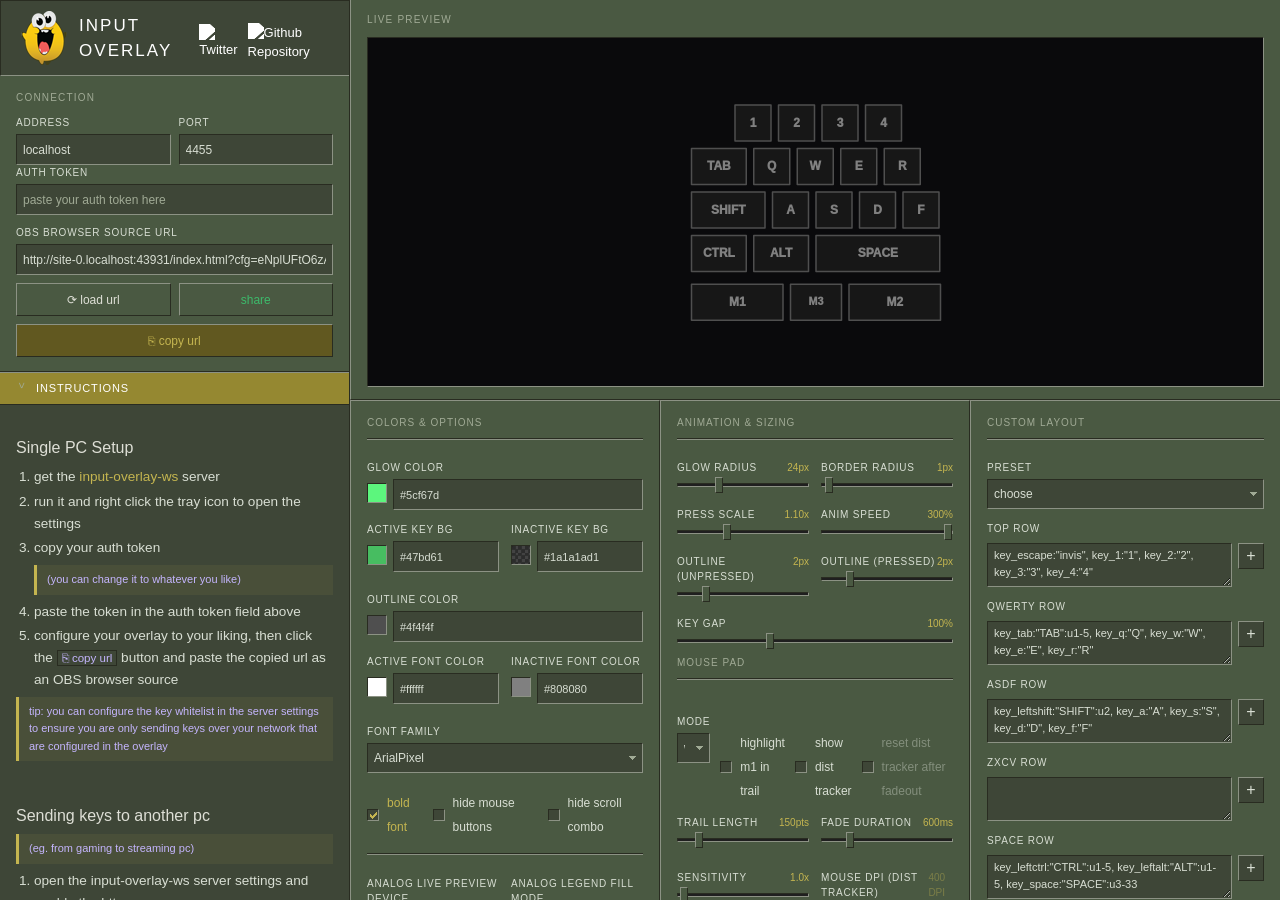
==== index.html @ 355030b3 "overlay: add more scroller elements #24" ====
<!-- guh -->
<!doctype html>
<html lang="en">

<head>
    <meta charset="utf-8">
    <meta name="viewport" content="width=device-width, initial-scale=1.0">
    <title>input overlay configurator</title>
    <link rel="icon" type="image/png" href="media/favicon.png" />
    <link rel="preconnect" href="https://fonts.googleapis.com">
    <link rel="preconnect" href="https://fonts.gstatic.com" crossorigin>
    <link href="https://fonts.googleapis.com/css2?family=Inter:wght@300;400;500;600;700&display=swap" rel="stylesheet">
    <link rel="stylesheet" href="https://cdn.jsdelivr.net/npm/@simonwep/pickr/dist/themes/classic.min.css"
        onerror="this.href='scripts/libs/pickr.min.css'" />
    <link rel="stylesheet" type="text/css" href="style.css">
    <script>if (navigator.onLine) { document.write('<script src="https://cdn.counter.dev/script.js" data-id="8990aad5-58d6-440b-9322-f04502f4214f" data-utcoffset="1"><\/script>') }</script>
</head>

<body>
    <div class="overlay-container" id="overlay">
        <div class="status-wrapper" id="status-wrapper">
            <div class="return status" id="return">
                <button class="return-button" style="background: none; border: none; color:aliceblue; cursor:pointer;"
                    id="return-button">edit this overlay</button>
            </div>
            <div class="status" id="status">
                <div class="status-current" id="status-current">connecting...</div>
                <div class="status-log" id="status-log"></div>
            </div>
        </div>
        <div class="container" id="inner-overlay-container"
            style="position:absolute;top:50%;left:50%;transform:translate(-50%,-50%);">
            <div class="top-section">
                <div class="keyboard-section" id="keyboard-target"></div>
            </div>
            <div class="bottom-section" id="mouse-target"></div>
        </div>
    </div>
    <div id="configurator">
        <aside class="cfg-sidebar">
            <div class="cfg-title">
                <img src="media/favicon.png" width="54" alt="" />
                <span class="cfg-title-text">input overlay</span>
                <a href="https://x.com/girlglock_" target="_blank" style="margin-right: 1px;"><img
                        src="https://www.toptal.com/designers/htmlarrows/assets/images/twitter-button-light-4b743ac5.svg"
                        style="width: 14px; height: 14px; margin-right: 1px; margin-top: 8px; filter: brightness(0) saturate(100%) invert(100%);"
                        alt="Twitter">
                </a>
                <a href="https://github.com/girlglock/input-overlay" target="_blank" style="margin-right: 1px;"><img
                        src="https://upload.wikimedia.org/wikipedia/commons/9/91/Octicons-mark-github.svg"
                        style="width: 14px; height: 14px; margin-right: 1px; margin-top: 8px; filter: brightness(0) saturate(100%) invert(100%);"
                        alt="Github Repository">
                </a>
            </div>

            <section class="cfg-panel">
                <div class="cfg-panel-title">connection</div>
                <div class="cfg-row cfg-row--2col">
                    <div class="cfg-field">
                        <label class="cfg-label" for="wsaddress">address</label>
                        <input class="cfg-input config-input" id="wsaddress" type="text" value="localhost">
                    </div>
                    <div class="cfg-field">
                        <label class="cfg-label" for="wsport">port</label>
                        <input class="cfg-input config-input" id="wsport" type="number" value="4455">
                    </div>
                </div>
                <div class="cfg-field">
                    <label class="cfg-label" for="wsauth">auth token</label>
                    <input class="cfg-input config-input" id="wsauth" type="text"
                        style="-webkit-text-security: disc; text-security: disc;"
                        placeholder="paste your auth token here">
                </div>
                <div class="cfg-field" style="margin-top:10px;">
                    <label class="cfg-label" for="generatedlink">obs browser source url</label>
                    <div class="link-container">
                        <input class="cfg-input" id="generatedlink" type="text">
                    </div>
                </div>
                <div class="cfg-row cfg-row--2col cfg-btn-grid" style="margin-top:8px;">
                    <button class="cfg-btn" id="loadbtn">⟳ load url</button>
                    <button class="cfg-btn cfg-btn--share" id="copysharebtn">share</button>
                    <button class="cfg-btn cfg-btn--accent" id="copybtn">⎘ copy url</button>
                </div>
                <div id="authwarning" class="cfg-auth-warning" style="display:none;">
                    ⚠ copy url includes your auth token, don't share it publicly. use share button instead
                </div>
            </section>
            <div class="cfg-flyouts">
                <div class="cfg-accordion">
                    <input type="checkbox" class="cfg-accordion-toggle" id="acc-instructions" checked>
                    <label class="cfg-accordion-label" for="acc-instructions">instructions</label>
                    <div class="cfg-accordion-content">
                        <div class="cfg-accordion-inner instructions">
                            <h1>Single PC Setup</h1>
                            <ol>
                                <li>get the <a href="https://github.com/girlglock/input-overlay/releases"
                                        target="_blank">input-overlay-ws</a> server</li>
                                <li>run it and right click the tray icon to open the settings</li>
                                <li>copy your auth token</li>
                                <blockquote class="note note--purple">(you can change it to whatever you like)
                                </blockquote>
                                <li>paste the token in the auth token field above</li>
                                <li>configure your overlay to your liking, then click the <code>⎘ copy url</code> button
                                    and paste the copied url as an OBS
                                    browser source</li>
                            </ol>
                            <blockquote class="note note--purple">tip: you can configure the key whitelist in the
                                server settings to ensure you
                                are only sending keys over your network that are configured in the overlay
                            </blockquote>
                            <br>
                            <h1>Sending keys to another pc</h1>
                            <blockquote class="note note--purple">(eg. from gaming to streaming pc)</blockquote>
                            <ol>
                                <li>open the input-overlay-ws server settings and enable the http server<br><small>(run
                                        the ws server on your gaming pc)</small></li>
                                <li>change the address in to the address of your gaming pc
                                    <br><small>run <code>ipconfig</code> in cmd and copy the local IPv4
                                        address (usually 192.168.0.1 or 192.168.X.X with X being 0-255)</small>
                                </li>
                                <li>click the <code>open in browser</code> button inside the http server settings</li>
                                <li>enter the gaming pc's address in both the <strong>input-overlay-ws</strong> and the
                                    hosted
                                    <strong>configurator</strong>
                                </li>
                                <li>click the <code>⎘ copy url</code> button to copy your hosted overlay url from the
                                    hosted configurator and add it as a browser source in your OBS running on the
                                    streaming pc</li>
                            </ol>
                        </div>
                    </div>
                </div>
                <div class="cfg-accordion">
                    <input type="checkbox" class="cfg-accordion-toggle" id="acc-cheatsheet">
                    <label class="cfg-accordion-label" for="acc-cheatsheet">cheat sheet</label>
                    <div class="cfg-accordion-content">
                        <div class="cfg-accordion-inner" style="padding-top: 8px;">
                            <h2>key syntax</h2>
                            <p>Comma-separated entries per row. Basic format:</p>
                            <blockquote class="note note--purple"><code>[internal_name]:"[label]":[width class]</code>
                            </blockquote>

                            <h3>multi-key bindings</h3>
                            <blockquote class="note note--purple">
                                <code>key_w|mouse_4:"W"</code> - both W and mouse4 light up the same key<br>
                                <code>key_q|key_e:"use"</code> - Q or E both trigger "use"
                            </blockquote>

                            <h3>standard keys</h3>
                            <table class="key-list-table">
                                <thead>
                                    <tr>
                                        <th>label</th>
                                        <th>internal name</th>
                                    </tr>
                                </thead>
                                <tbody>
                                    <tr>
                                        <td>a-z</td>
                                        <td><code>key_a</code> - <code>key_z</code></td>
                                    </tr>
                                    <tr>
                                        <td>0-9</td>
                                        <td><code>key_0</code> - <code>key_9</code></td>
                                    </tr>
                                    <tr>
                                        <td>` - = [ ] \ ; ' , . /</td>
                                        <td><code>key_backtick</code>, <code>key_minus</code>, <code>key_equals</code>…
                                        </td>
                                    </tr>
                                </tbody>
                            </table>

                            <h3>special keys</h3>
                            <table class="key-list-table">
                                <thead>
                                    <tr>
                                        <th>label</th>
                                        <th>internal name</th>
                                    </tr>
                                </thead>
                                <tbody>
                                    <tr>
                                        <td>esc, tab, caps</td>
                                        <td><code>key_escape</code>, <code>key_tab</code>, <code>key_capslock</code>
                                        </td>
                                    </tr>
                                    <tr>
                                        <td>shift / ctrl / alt (L/R)</td>
                                        <td><code>key_leftshift</code>, <code>key_rightshift</code>, etc.</td>
                                    </tr>
                                    <tr>
                                        <td>space, enter, backspace</td>
                                        <td><code>key_space</code>, <code>key_enter</code>, <code>key_backspace</code>
                                        </td>
                                    </tr>
                                    <tr>
                                        <td>arrows</td>
                                        <td><code>key_leftarrow</code>, <code>key_uparrow</code>,
                                            <code>key_rightarrow</code>, <code>key_downarrow</code>
                                        </td>
                                    </tr>
                                    <tr>
                                        <td>f1-f12</td>
                                        <td><code>key_f1</code> - <code>key_f12</code></td>
                                    </tr>
                                    <tr>
                                        <td>ins, del, home, end, pgup, pgdn</td>
                                        <td><code>key_insert</code>, <code>key_delete</code>, <code>key_home</code>,
                                            <code>key_end</code>, <code>key_pageup</code>, <code>key_pagedown</code>
                                        </td>
                                    </tr>
                                    <tr>
                                        <td>numpad 0-9</td>
                                        <td><code>key_numpad_0</code> - <code>key_numpad_9</code></td>
                                    </tr>
                                </tbody>
                            </table>

                            <h3>mouse identifiers</h3>
                            <table class="key-list-table">
                                <thead>
                                    <tr>
                                        <th>label</th>
                                        <th>internal name</th>
                                    </tr>
                                </thead>
                                <tbody>
                                    <tr>
                                        <td>m1 (left)</td>
                                        <td><code>mouse_left</code></td>
                                    </tr>
                                    <tr>
                                        <td>m2 (right)</td>
                                        <td><code>mouse_right</code></td>
                                    </tr>
                                    <tr>
                                        <td>m3 (middle)</td>
                                        <td><code>mouse_middle</code></td>
                                    </tr>
                                    <tr>
                                        <td>m4, m5</td>
                                        <td><code>mouse_4</code>, <code>mouse_5</code></td>
                                    </tr>
                                    <tr>
                                        <td>scroller</td>
                                        <td><code>scroller:"default":"up":"down"</code></td>
                                    </tr>
                                    <tr>
                                        <td>scroll up/down (no M3)</td>
                                        <td><code>scroll_updown:"up":"down"</code></td>
                                    </tr>
                                    <tr>
                                        <td>scroll up only</td>
                                        <td><code>scroll_up:"label"</code></td>
                                    </tr>
                                    <tr>
                                        <td>scroll down only</td>
                                        <td><code>scroll_down:"label"</code></td>
                                    </tr>
                                    <tr>
                                        <td>side buttons</td>
                                        <td><code>mouse_side:"m5":"m4"</code></td>
                                    </tr>
                                    <tr>
                                        <td>mouse pad</td>
                                        <td><code>mouse_pad:width:height:anchor</code>
                                            <code>mouse_pad:u4-25:u3-31:a-tl</code>
                                            anchor classes:<br>
                                            top-left: <code>a-tl</code>,<br>
                                            top-right: <code>a-tr</code>,<br>
                                            bottom-left: <code>a-bl</code>,<br>
                                            bottom-right: <code>a-br</code>
                                        </td>
                                    </tr>
                                </tbody>
                            </table>

                            <h3>width classes</h3>
                            <blockquote class="note note--purple"><code>u0-01</code> through <code>u7</code> in 0.01u
                                increments</blockquote>

                            <h3>special syntax</h3>
                            <table class="key-list-table">
                                <thead>
                                    <tr>
                                        <th>syntax</th>
                                        <th>effect</th>
                                    </tr>
                                </thead>
                                <tbody>
                                    <tr>
                                        <td><code>invisible</code> / <code>key_escape:"invis":u2</code></td>
                                        <td>invisible spacer (supports width classes)</td>
                                    </tr>
                                    <tr>
                                        <td><code>dummy</code></td>
                                        <td>empty row placeholder</td>
                                    </tr>
                                    <tr>
                                        <td><code>key_a|key_b:"A"</code></td>
                                        <td>multi-key binding via pipe</td>
                                    </tr>
                                </tbody>
                            </table>
                        </div>
                    </div>
                </div>
                <div class="cfg-accordion">
                    <input type="checkbox" class="cfg-accordion-toggle" id="acc-patchnotes">
                    <label class="cfg-accordion-label" for="acc-patchnotes">patch notes</label>
                    <div class="cfg-accordion-content">
                        <div class="cfg-accordion-inner patchnotes">
                            <h1>2026-05-19</h1>
                            <h3>ws server</h3>
                            <ul>
                                <li>fix linux windows not being draggable</li>
                                <li>add analogsensepy version to tray label</li>
                                <li>fix linux mouse movement being ignored when the whitelist has keys inside</li>
                                <li>add default evdev key releases for linux</li>
                                <li>on bimbows add admin warning to settings and gate autostart behind it</li>
                                <li>adjust message priorities</li>
                            </ul>
                            <h3>overlay</h3>
                            <ul>
                                <li>add width aware press scale — keys now scale proportionally based on their width
                                    when press scale > 1x</li>
                                <li>fix press scale at 1.0x causing keys to shift upward on press</li>
                                <li>fix key press scaling being asymmetric (keys appeared to grow more toward the top)
                                </li>
                                <li>add video texture support for mouse_pad (mp4, webm)</li>
                                <li>add opacity setting for mouse_pad custom texture</li>
                                <li>add miku x wallhack preset</li>
                                <li>add new font</li>
                                <li>lower analog threshold in configurator</li>
                                <li>update configurator analogsense js sdk</li>
                            </ul>
                            <h1>2026-04-21</h1>
                            <h3>ws server</h3>
                            <ul>
                                <li>updated to the latest analogsensepy lib (1.0.5) which should offer better linux
                                    compatibility</li>
                            </ul>
                            <h3>overlay</h3>
                            <ul>
                                <li>added a workaround for key row size mismatch</li>
                            </ul>
                            <h1>2026-04-20</h1>
                            <h3>ws server</h3>
                            <ul>
                                <li>switched previous analog implementation with the analogsensepy lib</li>
                                <li>fixed final released analog_depth of 0.0f not being transmitted, analog
                                    visualization should now not get stuck at low depth when releasing the key</li>
                                <li>removed problematic build flag (--uac-admin)</li>
                            </ul>
                            <h3>overlay</h3>
                            <ul>
                                <li>lowered analog_depth noise threshold</li>
                            </ul>
                            <h1>2026-04-17</h1>
                            <h3>ws server</h3>
                            <ul>
                                <li>slight logger changes</li>
                                <li>fixed build workflow on bimbows not adding previledges to the manifest</li>
                                <li>cleaned up old port dialogs that could cause a rebind loop (oopsie i forgor about
                                    them)</li>
                                <li>added toggle to settings that allows you to list all usage pages for supported
                                    analog devices</li>
                                <h3>TODO</h3>
                                <ul>
                                    <li>for analog support send the last analog_depth=0.0 event regardless of hz to
                                        prevent it being stuck at the last known depth</li>
                                </ul>
                            </ul>
                            <h3>overlay</h3>
                            <ul>
                                <li>added zoom modifier for custom mouse_pad textures</li>
                                <li>retired an old workaround for stuck keys when using the (now unsupported but
                                    technically still somewhat compatible) input-overlay obs plugin as ws provider</li>
                            </ul>
                            <h1>2026-04-11</h1>
                            <h3>ws server</h3>
                            <ul>
                                <li>improve wooting analog interface v2 support</li>
                                <li>cache the users keyboard layout on boot and translate it</li>
                                <li>tell w11 dwm to stfu and use hard window edges when built from gh :glueless:</li>
                                <li>wooting analog interface add first byte to detect fn</li>
                            </ul>
                            <h3>overlay</h3>
                            <ul>
                                <li>update full qwerty preset</li>
                            </ul>
                            <h1>2026-04-10</h1>
                            <h3>ws server</h3>
                            <ul>
                                <li>update analogsense py to support wooting analog interface v2 (new beta firmware)
                                </li>
                            </ul>
                            <h3>overlay</h3>
                            <ul>
                                <li>update analogsense js sdk to support wooting analog interface v2 (new beta firmware)
                                </li>
                            </ul>
                            <h1>2026-04-09</h1>
                            <h3>ws server</h3>
                            <ul>
                                <li>the ws server will request admin on windows by default</li>
                                <li>error handling for invalid addresses</li>
                                <li><a href="https://github.com/girlglock/input-overlay/pull/3">added optional overlay
                                        frontend self hosting</a> (this wont always run the latest overlay version that
                                    is being hosted on overlay.girlglock.com)</li>
                                <li>fix http server not restarting when address is changed</li>
                                <li>fix http server not doing proper cleanup when shutting down</li>
                                <li>autostart will now use an elevated scheduled task on windows</li>
                                <li>http server will now serve as a dual pc solution</li>
                                <li>update popup markdown now properly supports codeblocks</li>
                                <li>fix windows build not having proper window styling (maybe ?)</li>
                                <li>fix invalid address oversight</li>
                            </ul>
                            <h3>overlay</h3>
                            <ul>
                                <li>slightly clearer ws related logging inside overlay mode</li>
                                <li>retire bundled html file for dual pc</li>
                            </ul>
                            <h1>2026-04-05</h1>
                            <h3>ws server</h3>
                            <ul>
                                <li>added experimental linux support</li>
                                <li>changed default port to 4455</li>
                                <li>better error handling when port is taken</li>
                                <li>added auto update downloader (only windows for now)</li>
                            </ul>
                            <h3>overlay</h3>
                            <ul>
                                <li>changed default port to 4455</li>
                            </ul>
                            <h1>2026-04-03</h1>
                            <h3>ws server</h3>
                            <ul>
                                <li>some rawinputbuffer related error handling</li>
                                <li>added better sanitized debug logging</li>
                                <li>some ws improvements</li>
                            </ul>
                            <h3>overlay</h3>
                            <ul>
                                <li>upped max fps of the mouse_pad element to 120 from 60</li>
                                <li>copy url button now turns automatically into download html if address is non
                                    localhost</li>
                                <li>added explicit copy to share button</li>
                                <li>fix mouse_pad trail fadeout</li>
                                <li>increase max dpi from 3200 to 32000 for mouse distance tracking</li>
                            </ul>
                            <h1>2026-04-02</h1>
                            <h3>overlay</h3>
                            <ul>
                                <li>added pan mode to mouse_pad</li>
                                <li>improved trail rendering for mouse_pad using catmull spline</li>
                                <li>fixed a bug that prevented mouse_pad elements from recieving data when the only
                                    element added was mouse_pad</li>
                                <li>fixed up the default gamepad preset a bit</li>
                                <li>added distance tracking for mouse_pad</li>
                                <li>added custom background texture for mouse_pad</li>
                                <li>added trail length override</li>
                            </ul>
                            <h1>2026-04-01</h1>
                            <h3>overlay</h3>
                            <ul>
                                <li>added wip gamepad support and example preset (still buggy)</li>
                            </ul>
                            <h1>2026-03-30</h1>
                            <h3>overlay</h3>
                            <ul>
                                <li>add bundled overlay html file download for pc to pc ws</li>
                            </ul>
                            <h1>2026-03-29</h1>
                            <h3>ws server</h3>
                            <ul>
                                <li>added raw input buffer read for mouse inputs</li>
                                <li>improved ws message queue</li>
                                <li>capped polling rate for analog devices to 125Hz</li>
                                <li>update popup improvements</li>
                            </ul>
                            <h3>overlay</h3>
                            <ul>
                                <li>new mouse_pad element that listens to raw input buffer ws events (see cheat sheet)
                                </li>
                                <li>slightly improved overlay autosizing</li>
                            </ul>
                            <h1>2026-03-20</h1>
                            <h3>quality of life</h3>
                            <ul>
                                <li>remade the configurator ui</li>
                            </ul>
                            <h1>2026-03-21</h1>
                            <h3>ws server</h3>
                            <ul>
                                <li>added autostart toggle</li>
                                <li>added update check popup</li>
                                <li>added cpu affinity</li>
                                <li>added baloon notification toggle</li>
                            </ul>
                            <h1>2026-03-20</h1>
                            <h3>quality of life</h3>
                            <ul>
                                <li>remade the configurator ui</li>
                            </ul>
                            <h1>2026-03-18</h1>
                            <h3>quality of life</h3>
                            <ul>
                                <li>added analogsense js sdk for live key preview</li>
                                <li>added analog mode-specific settings (key legend fill modes)</li>
                                <li>added force-disable analog option</li>
                            </ul>
                            <h3>bug fixes</h3>
                            <ul>
                                <li>removed transition times from analog_depth css events causing visible lag</li>
                                <li>interpolated analog_depth to compensate for removed transitions</li>
                            </ul>
                            <h1>2026-03-15</h1>
                            <h3>new server</h3>
                            <ul>
                                <li>added more complex ws server with settings window and analog keyboard support</li>
                            </ul>
                            <h1>2025-12-27</h1>
                            <h3>quality of life</h3>
                            <ul>
                                <li>added presets dropdown</li>
                                <li>added img tag support in key labels</li>
                                <li>added + button for adding keys to rows</li>
                            </ul>
                            <h1>2025-12-06</h1>
                            <h3>bug fixes</h3>
                            <ul>
                                <li>fix mouse_4 and mouse_5 elements</li>
                                <li>fix stuck key logic on unfocused browser sources</li>
                            </ul>
                            <h1>2025-12-04</h1>
                            <h3>new config vars</h3>
                            <ul>
                                <li>key gap modifier</li>
                                <li>bold font checkbox</li>
                            </ul>
                            <h1>2025-12-02</h1>
                            <h3>quality of life</h3>
                            <ul>
                                <li>url cfg compression (50% smaller)</li>
                                <li>"edit this layout" button in overlay mode</li>
                            </ul>
                            <h1>2025-11-30</h1>
                            <h3>quality of life</h3>
                            <ul>
                                <li>patch notes viewer</li>
                                <li>separate scroll up/down</li>
                                <li>fully customizable mouse row</li>
                                <li>cheat sheet</li>
                            </ul>
                        </div>
                    </div>
                </div>

            </div>
        </aside>
        <main class="cfg-main">
            <section class="cfg-panel cfg-preview-panel">
                <div class="cfg-panel-title">live preview</div>
                <div class="preview-wrapper" id="preview-wrapper">
                    <video class="preview-bg" autoplay muted loop playsinline id="bgvideo">
                        <source src="" id="bgsource" type="video/mp4">
                    </video>
                    <div style="scale: 0.75; display:flex; align-items:center; justify-content:center;">
                        <div class="preview-container">
                            <div id="preview-keyboard" class="keyboard-section"></div>
                            <div id="preview-mouse" class="mouse-section"></div>
                        </div>
                    </div>
                </div>
            </section>
            <div class="cfg-unified">
                <div class="cfg-row1">
                    <div class="cfg-section">
                        <div class="cfg-section-title">colors &amp; options<div class="cs-hr"></div>
                        </div>
                        <div class="cfg-field">
                            <label class="cfg-label" for="activecolorhex">glow color</label>
                            <div class="color-input-group">
                                <div id="activecolor" class="config-input pickr-target" data-initial-color="#8b5cf6">
                                </div>
                                <input id="activecolorhex"
                                    class="cfg-input cfg-input--color config-input color-hex-input" type="text"
                                    maxlength="9" value="#8b5cf6">
                            </div>
                        </div>
                        <div class="cfg-slider-pair">
                            <div class="cfg-field">
                                <label class="cfg-label" for="activebgcolorhex">active key bg</label>
                                <div class="color-input-group">
                                    <div id="activebgcolor" class="config-input pickr-target"
                                        data-initial-color="#202020">
                                    </div>
                                    <input id="activebgcolorhex"
                                        class="cfg-input cfg-input--color config-input color-hex-input" type="text"
                                        maxlength="9" value="#202020">
                                </div>
                            </div>
                            <div class="cfg-field">
                                <label class="cfg-label" for="backgroundcolorhex">inactive key bg</label>
                                <div class="color-input-group">
                                    <div id="backgroundcolor" class="config-input pickr-target"
                                        data-initial-color="#1a1a1ad1"></div>
                                    <input id="backgroundcolorhex"
                                        class="cfg-input cfg-input--color config-input color-hex-input" type="text"
                                        maxlength="9" value="#1a1a1ad1">
                                </div>
                            </div>
                        </div>
                        <div class="cfg-field">
                            <label class="cfg-label" for="outlinecolorhex">outline color</label>
                            <div class="color-input-group">
                                <div id="outlinecolor" class="config-input pickr-target" data-initial-color="#4f4f4f">
                                </div>
                                <input id="outlinecolorhex"
                                    class="cfg-input cfg-input--color config-input color-hex-input" type="text"
                                    maxlength="9" value="#4f4f4f">
                            </div>
                        </div>
                        <div class="cfg-slider-pair">
                            <div class="cfg-field">
                                <label class="cfg-label" for="fontcolorhex">active font color</label>
                                <div class="color-input-group">
                                    <div id="fontcolor" class="config-input pickr-target" data-initial-color="#ffffff">
                                    </div>
                                    <input id="fontcolorhex"
                                        class="cfg-input cfg-input--color config-input color-hex-input" type="text"
                                        maxlength="9" value="#ffffff">
                                </div>
                            </div>
                            <div class="cfg-field">
                                <label class="cfg-label" for="inactivecolorhex">inactive font color</label>
                                <div class="color-input-group">
                                    <div id="inactivecolor" class="config-input pickr-target"
                                        data-initial-color="#808080">
                                    </div>
                                    <input id="inactivecolorhex"
                                        class="cfg-input cfg-input--color config-input color-hex-input" type="text"
                                        maxlength="9" value="#808080">
                                </div>
                            </div>
                        </div>
                        <div class="cfg-field">
                            <label class="cfg-label" for="fontfamily">font family</label>
                            <select class="cfg-select config-input" id="fontfamily">
                                <option value="ArialPixel">ArialPixel</option>
                                <option value="Borevs">Borevs</option>
                                <option value="bitcount-prop-single">Bitcount Prop Single</option>
                                <option value="bungee">Bungee</option>
                                <option value="comfortaa">Comfortaa</option>
                                <option value="fredoka">Fredoka</option>
                                <option value="lexend">Lexend</option>
                                <option value="lexend-giga">Lexend Giga</option>
                                <option value="lilita-one">Lilita One</option>
                                <option value="press-start-2p">Press Start 2P</option>
                                <option value="smooch-sans">Smooch Sans</option>
                                <option value="sora">Sora</option>
                                <option value="special-elite">Special Elite</option>
                                <option value="abel">Abel</option>
                                <option value="archivo-black">Archivo Black</option>
                                <option value="arimo">Arimo</option>
                                <option value="bebas-neue">Bebas Neue</option>
                                <option value="caveat-brush">Caveat Brush</option>
                                <option value="chewy">Chewy</option>
                                <option value="cinzel">Cinzel</option>
                                <option value="fjalla-one">Fjalla One</option>
                                <option value="inter">Inter</option>
                                <option value="josefin-sans">Josefin Sans</option>
                                <option value="knewave">Knewave</option>
                                <option value="lato">Lato</option>
                                <option value="montserrat">Montserrat</option>
                                <option value="noto-sans">Noto Sans</option>
                                <option value="open-sans">Open Sans</option>
                                <option value="orbitron">Orbitron</option>
                                <option value="oswald">Oswald</option>
                                <option value="pacifico">Pacifico</option>
                                <option value="raleway">Raleway</option>
                                <option value="roboto-condensed">Roboto Condensed</option>
                                <option value="roboto-mono">Roboto Mono</option>
                                <option value="roboto">Roboto</option>
                                <option value="share-tech">Share Tech</option>
                                <option value="titan-one">Titan One</option>
                                <option value="ubuntu">Ubuntu</option>
                                <option value="miku">Miku 01</option>
                            </select>
                        </div>
                        <div class="cfg-checkboxes">
                            <div style="display: flex; gap: 10px">
                                <label class="cfg-checkbox">
                                    <input type="checkbox" checked class="config-input" id="boldfont">
                                    <span class="cfg-checkbox-box"></span>
                                    <span class="cfg-checkbox-label">bold font</span>
                                </label>
                                <label class="cfg-checkbox">
                                    <input type="checkbox" class="config-input" id="hidemouse">
                                    <span class="cfg-checkbox-box"></span>
                                    <span class="cfg-checkbox-label">hide mouse buttons</span>
                                </label>
                                <label class="cfg-checkbox">
                                    <input type="checkbox" class="config-input" id="hidescrollcombo">
                                    <span class="cfg-checkbox-box"></span>
                                    <span class="cfg-checkbox-label">hide scroll combo</span>
                                </label>
                            </div>
                            <div class="cs-hr"></div>
                            <div class="cfg-slider-pair" style="padding-top: 7px;">
                                <div class="cfg-field">
                                    <label class="cfg-label">analog live preview device</label>
                                    <button class="cfg-btn" id="analogconnectbtn"
                                        style="width:100%;height:41%;text-align: center;">connect analog</button>
                                    <div id="analogstatus" class="cfg-analog-status">‎</div>
                                </div>
                                <div class="cfg-field">
                                    <label class="cfg-label" for="keylegendmode">analog legend fill mode</label>
                                    <select class="cfg-select config-input" id="keylegendmode">
                                        <option value="fading">fading</option>
                                        <option value="inverting">inverting</option>
                                        <option value="digital">digital</option>
                                    </select>
                                </div>
                            </div>
                            <div class="cfg-checkboxes" style="margin-top:8px;">
                                <label class="cfg-checkbox">
                                    <input type="checkbox" class="config-input" id="forcedisableanalog">
                                    <span class="cfg-checkbox-box"></span>
                                    <span class="cfg-checkbox-label">force disable analog</span>
                                </label>
                            </div>
                        </div>
                    </div>
                    <div class="cfg-section">
                        <div class="cfg-section-title">animation &amp; sizing
                            <div class="cs-hr"></div>
                        </div>

                        <div class="cfg-slider-pair">
                            <div class="cfg-slider-field">
                                <div class="cfg-slider-header">
                                    <label class="cfg-label" for="glowradius">glow radius</label>
                                    <span class="cfg-slider-val" id="glowradiusvalue">24px</span>
                                </div>
                                <input id="glowradius" class="cfg-range config-input" type="range" max="80" min="0"
                                    step="2" value="24">
                            </div>
                            <div class="cfg-slider-field">
                                <div class="cfg-slider-header">
                                    <label class="cfg-label" for="borderradius">border radius</label>
                                    <span class="cfg-slider-val" id="borderradiusvalue">8px</span>
                                </div>
                                <input id="borderradius" class="cfg-range config-input" type="range" max="40" min="0"
                                    step="1" value="8">
                            </div>
                        </div>

                        <div class="cfg-slider-pair">
                            <div class="cfg-slider-field">
                                <div class="cfg-slider-header">
                                    <label class="cfg-label" for="pressscale">press scale</label>
                                    <span class="cfg-slider-val" id="pressscalevalue">1.05x</span>
                                </div>
                                <input id="pressscale" class="cfg-range config-input" type="range" max="300" min="0"
                                    step="5" value="100">
                            </div>
                            <div class="cfg-slider-field">
                                <div class="cfg-slider-header">
                                    <label class="cfg-label" for="animationspeed">anim speed</label>
                                    <span class="cfg-slider-val" id="animationspeedvalue">1.0x</span>
                                </div>
                                <input id="animationspeed" class="cfg-range config-input" type="range" max="300" min="0"
                                    step="10" value="100">
                            </div>
                        </div>

                        <div class="cfg-slider-pair">
                            <div class="cfg-slider-field">
                                <div class="cfg-slider-header">
                                    <label class="cfg-label" for="outlinescaleunpressed">outline (unpressed)</label>
                                    <span class="cfg-slider-val" id="outlinescaleunpressedvalue">2px</span>
                                </div>
                                <input id="outlinescaleunpressed" class="cfg-range config-input" type="range" max="10"
                                    min="0" step="0.25" value="2">
                            </div>
                            <div class="cfg-slider-field">
                                <div class="cfg-slider-header">
                                    <label class="cfg-label" for="outlinescalepressed">outline (pressed)</label>
                                    <span class="cfg-slider-val" id="outlinescalepressedvalue">2px</span>
                                </div>
                                <input id="outlinescalepressed" class="cfg-range config-input" type="range" max="10"
                                    min="0" step="0.25" value="2">
                            </div>
                        </div>

                        <div class="cfg-slider-field">
                            <div class="cfg-slider-header">
                                <label class="cfg-label" for="gapmodifier">key gap</label>
                                <span class="cfg-slider-val" id="gapmodifiervalue">100%</span>
                            </div>
                            <input id="gapmodifier" class="cfg-range config-input" type="range" max="300" min="1"
                                step="1" value="100">
                        </div>

                        <div class="cfg-section">
                            <div class="cfg-section-title">mouse pad<div class="cs-hr"></div>
                            </div>
                            <div class="cfg-checkboxes">
                                <div style="display: flex; gap: 10px">
                                    <div class="cfg-field" id="mousetrailmode-field" style="margin-top:8px">
                                        <label class="cfg-label" for="mousetrailmode">mode</label>
                                        <select id="mousetrailmode" class="cfg-select config-input">
                                            <option value="wrap">wrap</option>
                                            <option value="pan">pan</option>
                                        </select>
                                    </div>
                                    <label class="cfg-checkbox" style="margin-top:25px">
                                        <input type="checkbox" class="config-input" id="mousetrailm1highlight">
                                        <span class="cfg-checkbox-box"></span>
                                        <span class="cfg-checkbox-label">highlight m1 in trail</span>
                                    </label>
                                    <label class="cfg-checkbox" style="margin-top:25px">
                                        <input type="checkbox" class="config-input" id="showmousedistance">
                                        <span class="cfg-checkbox-box"></span>
                                        <span class="cfg-checkbox-label">show dist tracker</span>
                                    </label>
                                    <label class="cfg-checkbox" style="margin-top:25px">
                                        <input type="checkbox" class="config-input" id="resetmousedistanceafterfade">
                                        <span class="cfg-checkbox-box"></span>
                                        <span class="cfg-checkbox-label" id="resetmousedistanceafterfadelabel">reset
                                            dist tracker after fadeout</span>
                                    </label>
                                </div>
                            </div>
                            <div class="cfg-slider-pair">
                                <div class="cfg-slider-field">
                                    <div class="cfg-slider-header">
                                        <label class="cfg-label" for="mousetraillength">trail length</label>
                                        <span class="cfg-slider-val" id="mousetraillengthvalue">150pts</span>
                                    </div>
                                    <input id="mousetraillength" class="cfg-range config-input" type="range" min="10"
                                        max="1000" step="10" value="150">
                                </div>
                                <div class="cfg-slider-field">
                                    <div class="cfg-slider-header">
                                        <label class="cfg-label" for="mousetrailfadeout">fade duration</label>
                                        <span class="cfg-slider-val" id="mousetrailfadeoutvalue">600ms</span>
                                    </div>
                                    <input id="mousetrailfadeout" class="cfg-range config-input" type="range" min="0"
                                        max="3000" step="50" value="600">
                                </div>
                            </div>
                            <div class="cfg-section" style="margin-top:8px;">
                                <div class="cfg-slider-pair">
                                    <div class="cfg-slider-field">
                                        <div class="cfg-slider-header">
                                            <label class="cfg-label" for="mousetrailsensitivity">sensitivity</label>
                                            <span class="cfg-slider-val" id="mousetrailsensitivityvalue">1.0x</span>
                                        </div>
                                        <input id="mousetrailsensitivity" class="cfg-range config-input" type="range"
                                            min="1" max="5000" step="5" value="100">
                                    </div>
                                    <div class="cfg-slider-field">
                                        <div class="cfg-slider-header">
                                            <label class="cfg-label" for="mousedistancedpi">mouse DPI (dist
                                                tracker)</label>
                                            <span class="cfg-slider-val" id="mousedistancedpivalue"
                                                style="opacity:0.4">400
                                                DPI</span>
                                        </div>
                                        <input id="mousedistancedpi" class="cfg-range config-input" type="range"
                                            min="100" max="32000" step="50" value="400" disabled>
                                    </div>
                                </div>
                                <div style="display: flex; gap: 10px; align-items: flex-end">
                                    <div class="cfg-field" id="mousepadtexture-field" style="margin-top:8px;flex: 1">
                                        <label class="cfg-label" for="mousepadtexture">background texture url</label>
                                        <input class="cfg-input config-input" id="mousepadtexture" type="text"
                                            placeholder="https://... direct image link">
                                    </div>
                                    <div style="display:flex;gap:8px;margin-top:8px">
                                        <div class="cfg-field">
                                            <label class="cfg-label" for="mousepadtexturezoom">scale</label>
                                            <input class="cfg-input config-input" id="mousepadtexturezoom" type="number"
                                                min="0.1" max="10" step="0.1" value="1" style="width:70px;">
                                        </div>
                                        <div class="cfg-field">
                                            <label class="cfg-label" for="mousepadtextureopacity">opacity</label>
                                            <input class="cfg-input config-input" id="mousepadtextureopacity"
                                                type="number" min="0" max="1" step="0.05" value="1" style="width:70px;">
                                        </div>
                                    </div>
                                </div>
                            </div>

                        </div>
                    </div>
                    <div class="cfg-section">
                        <div class="cfg-section-title">custom layout
                            <div class="cs-hr"></div>
                        </div>
                        <div class="cfg-section-title cfg-layout-title-row">

                            <label class="cfg-label" for="layoutPresets">preset</label>
                            <select class="cfg-select" id="layoutPresets">
                                <option value="0" selected>choose</option>
                                <option
                                    value="https://overlay.girlglock.com?cfg=[base64]">
                                    qwerty + mouse</option>
                                <option
                                    value="https://overlay.girlglock.com/?cfg=[base64]">
                                    wasd + duck + jump + mouse</option>
                                <option
                                    value="https://overlay.girlglock.com?cfg=[base64]">
                                    qwerty minimal</option>
                                <option
                                    value="https://overlay.girlglock.com/?cfg=[base64]">
                                    wasd + mouse buttons</option>
                                <option
                                    value="https://overlay.girlglock.com/?cfg=[base64]">
                                    full qwerty</option>
                                <option
                                    value="https://overlay.girlglock.com/?cfg=[base64]">
                                    deadlock by @susuFPS
                                </option>
                                <option
                                    value="https://overlay.girlglock.com/?cfg=[base64]">
                                    Wallhack × Miku OS
                                </option>
                                <option
                                    value="https://overlay.girlglock.com/?cfg=[base64]">
                                    WIP gamepad (ws not required, will work with browser source only)
                                </option>
                            </select>

                        </div>


                        <div class="cfg-layout-row-field">
                            <label class="cfg-label" for="customLayoutRow1">top row</label>
                            <div class="cfg-row-input">
                                <textarea class="cfg-textarea config-input" id="customLayoutRow1" rows="2"
                                    spellcheck="false"></textarea>
                                <button class="cfg-addbtn" id="addKey1" title="Add key">+</button>
                            </div>
                        </div>
                        <div class="cfg-layout-row-field">
                            <label class="cfg-label" for="customLayoutRow2">qwerty row</label>
                            <div class="cfg-row-input">
                                <textarea class="cfg-textarea config-input" id="customLayoutRow2" rows="2"
                                    spellcheck="false"></textarea>
                                <button class="cfg-addbtn" id="addKey2" title="Add key">+</button>
                            </div>
                        </div>
                        <div class="cfg-layout-row-field">
                            <label class="cfg-label" for="customLayoutRow3">asdf row</label>
                            <div class="cfg-row-input">
                                <textarea class="cfg-textarea config-input" id="customLayoutRow3" rows="2"
                                    spellcheck="false"></textarea>
                                <button class="cfg-addbtn" id="addKey3" title="Add key">+</button>
                            </div>
                        </div>
                        <div class="cfg-layout-row-field">
                            <label class="cfg-label" for="customLayoutRow4">zxcv row</label>
                            <div class="cfg-row-input">
                                <textarea class="cfg-textarea config-input" id="customLayoutRow4" rows="2"
                                    spellcheck="false"></textarea>
                                <button class="cfg-addbtn" id="addKey4" title="Add key">+</button>
                            </div>
                        </div>
                        <div class="cfg-layout-row-field">
                            <label class="cfg-label" for="customLayoutRow5">space row</label>
                            <div class="cfg-row-input">
                                <textarea class="cfg-textarea config-input" id="customLayoutRow5" rows="2"
                                    spellcheck="false"></textarea>
                                <button class="cfg-addbtn" id="addKey5" title="Add key">+</button>
                            </div>
                        </div>
                        <div class="cfg-layout-row-field">
                            <label class="cfg-label" for="customLayoutMouse">mouse row</label>
                            <div class="cfg-row-input">
                                <textarea class="cfg-textarea config-input" id="customLayoutMouse" rows="2"
                                    spellcheck="false"></textarea>
                                <button class="cfg-addbtn" id="addKeyMouse" title="Add key">+</button>
                            </div>
                        </div>

                    </div>

                </div>
                <div class="cfg-row2">

                </div>

            </div>
        </main>
    </div>
    <div class="key-add-popup" id="keyAddPopup" style="display: none;">
        <div class="key-add-popup-content">
            <h3>add key</h3>
            <div class="cfg-field">
                <label class="cfg-label" for="popupKeySelect">key</label>
                <select class="cfg-select" id="popupKeySelect">
                    <optgroup label="Mouse">
                        <option value="mouse_left">Mouse Left</option>
                        <option value="mouse_right">Mouse Right</option>
                        <option value="mouse_middle">Mouse Middle</option>
                        <option value="mouse_4">Mouse 4</option>
                        <option value="mouse_5">Mouse 5</option>
                    </optgroup>
                    <optgroup label="Special">
                        <option value="scroller">Scroller (with M3)</option>
                        <option value="scroll_updown">Scroller (no M3)</option>
                        <option value="scroll_up">Scroll Up Only</option>
                        <option value="scroll_down">Scroll Down Only</option>
                        <option value="invisible">Invisible Spacer</option>
                        <option value="dummy">Dummy (Empty)</option>
                        <option value="mouse_side">Mouse Side (M4+M5)</option>
                        <option value="mouse_pad">Mouse Pad</option>
                        <option value="br">Line Break (br)</option>
                    </optgroup>
                    <optgroup label="Standard Keys">
                        <option value="key_a">A</option>
                        <option value="key_b">B</option>
                        <option value="key_c">C</option>
                        <option value="key_d">D</option>
                        <option value="key_e">E</option>
                        <option value="key_f">F</option>
                        <option value="key_g">G</option>
                        <option value="key_h">H</option>
                        <option value="key_i">I</option>
                        <option value="key_j">J</option>
                        <option value="key_k">K</option>
                        <option value="key_l">L</option>
                        <option value="key_m">M</option>
                        <option value="key_n">N</option>
                        <option value="key_o">O</option>
                        <option value="key_p">P</option>
                        <option value="key_q">Q</option>
                        <option value="key_r">R</option>
                        <option value="key_s">S</option>
                        <option value="key_t">T</option>
                        <option value="key_u">U</option>
                        <option value="key_v">V</option>
                        <option value="key_w">W</option>
                        <option value="key_x">X</option>
                        <option value="key_y">Y</option>
                        <option value="key_z">Z</option>
                    </optgroup>
                    <optgroup label="Numbers">
                        <option value="key_0">0</option>
                        <option value="key_1">1</option>
                        <option value="key_2">2</option>
                        <option value="key_3">3</option>
                        <option value="key_4">4</option>
                        <option value="key_5">5</option>
                        <option value="key_6">6</option>
                        <option value="key_7">7</option>
                        <option value="key_8">8</option>
                        <option value="key_9">9</option>
                    </optgroup>
                    <optgroup label="Control Keys">
                        <option value="key_escape">ESC</option>
                        <option value="key_tab">TAB</option>
                        <option value="key_capslock">CAPS</option>
                        <option value="key_leftshift">Left Shift</option>
                        <option value="key_rightshift">Right Shift</option>
                        <option value="key_leftctrl">Left Ctrl</option>
                        <option value="key_rightctrl">Right Ctrl</option>
                        <option value="key_leftalt">Left Alt</option>
                        <option value="key_rightalt">Right Alt</option>
                        <option value="key_leftwin">Left Win</option>
                        <option value="key_rightwin">Right Win</option>
                        <option value="key_space">SPACE</option>
                        <option value="key_enter">ENTER</option>
                        <option value="key_backspace">BACKSPACE</option>
                        <option value="key_menu">MENU</option>
                    </optgroup>
                    <optgroup label="Symbols">
                        <option value="key_minus">- (Minus)</option>
                        <option value="key_equals">= (Equals)</option>
                        <option value="key_openbracket">[ (Open Bracket)</option>
                        <option value="key_closebracket">] (Close Bracket)</option>
                        <option value="key_backslash">\ (Backslash)</option>
                        <option value="key_semicolon">; (Semicolon)</option>
                        <option value="key_apostrophe">' (Apostrophe)</option>
                        <option value="key_comma">, (Comma)</option>
                        <option value="key_period">. (Period)</option>
                        <option value="key_slash">/ (Slash)</option>
                    </optgroup>
                    <optgroup label="Function Keys">
                        <option value="key_f1">F1</option>
                        <option value="key_f2">F2</option>
                        <option value="key_f3">F3</option>
                        <option value="key_f4">F4</option>
                        <option value="key_f5">F5</option>
                        <option value="key_f6">F6</option>
                        <option value="key_f7">F7</option>
                        <option value="key_f8">F8</option>
                        <option value="key_f9">F9</option>
                        <option value="key_f10">F10</option>
                        <option value="key_f11">F11</option>
                        <option value="key_f12">F12</option>
                    </optgroup>
                    <optgroup label="Navigation">
                        <option value="key_insert">INSERT</option>
                        <option value="key_delete">DELETE</option>
                        <option value="key_home">HOME</option>
                        <option value="key_end">END</option>
                        <option value="key_pageup">PAGE UP</option>
                        <option value="key_pagedown">PAGE DOWN</option>
                        <option value="key_leftarrow">← Left</option>
                        <option value="key_uparrow">↑ Up</option>
                        <option value="key_rightarrow">→ Right</option>
                        <option value="key_downarrow">↓ Down</option>
                    </optgroup>
                    <optgroup label="Numpad">
                        <option value="key_numlock">NUM LOCK</option>
                        <option value="key_numpad_0">Numpad 0</option>
                        <option value="key_numpad_1">Numpad 1</option>
                        <option value="key_numpad_2">Numpad 2</option>
                        <option value="key_numpad_3">Numpad 3</option>
                        <option value="key_numpad_4">Numpad 4</option>
                        <option value="key_numpad_5">Numpad 5</option>
                        <option value="key_numpad_6">Numpad 6</option>
                        <option value="key_numpad_7">Numpad 7</option>
                        <option value="key_numpad_8">Numpad 8</option>
                        <option value="key_numpad_9">Numpad 9</option>
                        <option value="key_numpad_decimal">Numpad .</option>
                        <option value="key_numpad_divide">Numpad /</option>
                        <option value="key_numpad_multiply">Numpad *</option>
                        <option value="key_numpad_subtract">Numpad -</option>
                        <option value="key_numpad_add">Numpad +</option>
                        <option value="key_numpad_enter">Numpad Enter</option>
                    </optgroup>
                    <optgroup label="Gamepad Buttons">
                        <option value="gp_a">A</option>
                        <option value="gp_b">B</option>
                        <option value="gp_x">X</option>
                        <option value="gp_y">Y</option>
                        <option value="gp_lb">LB</option>
                        <option value="gp_rb">RB</option>
                        <option value="gp_lt">LT</option>
                        <option value="gp_rt">RT</option>
                        <option value="gp_select">Back</option>
                        <option value="gp_start">Menu</option>
                        <option value="gp_ls">LS</option>
                        <option value="gp_rs">RS</option>
                        <option value="gp_up">Up</option>
                        <option value="gp_down">Down</option>
                        <option value="gp_left">Left</option>
                        <option value="gp_right">Right</option>
                        <option value="gp_guide">Home</option>
                    </optgroup>
                    <optgroup label="Gamepad Joysticks">
                        <option value="gp_ls">Left Joystick</option>
                        <option value="gp_rs">Right Joystick</option>
                    </optgroup>
                </select>
            </div>
            <div class="cfg-field" id="popupLabelField">
                <label class="cfg-label" for="popupKeyLabel">label</label>
                <input class="cfg-input" id="popupKeyLabel" type="text" placeholder="e.g., W, SHIFT…">
            </div>
            <div class="cfg-field" id="popupScrollerLabels" style="display:none;">
                <label class="cfg-label">scroller labels</label>
                <input class="cfg-input" id="popupScrollerDefault" type="text" placeholder="Default (e.g. -)"
                    style="margin-bottom:5px;">
                <input class="cfg-input" id="popupScrollerUp" type="text" placeholder="Up (e.g. ↑)"
                    style="margin-bottom:5px;">
                <input class="cfg-input" id="popupScrollerDown" type="text" placeholder="Down (e.g. ↓)">
            </div>
            <div class="cfg-field" id="popupScrollUpDownLabels" style="display:none;">
                <label class="cfg-label">scroll up/down labels</label>
                <input class="cfg-input" id="popupScrollUpDownUp" type="text" placeholder="Up (e.g. ↑)"
                    style="margin-bottom:5px;">
                <input class="cfg-input" id="popupScrollUpDownDown" type="text" placeholder="Down (e.g. ↓)">
            </div>
            <div class="cfg-field" id="popupMouseSideLabels" style="display:none;">
                <label class="cfg-label">mouse side labels</label>
                <input class="cfg-input" id="popupMouseSideM5" type="text" placeholder="M5 Label"
                    style="margin-bottom:5px;">
                <input class="cfg-input" id="popupMouseSideM4" type="text" placeholder="M4 Label">
            </div>
            <div class="cfg-field" id="popupAnchorField" style="display:none;">
                <label class="cfg-label" for="popupAnchorSelect">anchor</label>
                <select class="cfg-input" id="popupAnchorSelect">
                    <option value="a-tl">top left</option>
                    <option value="a-tc">top center</option>
                    <option value="a-tr">top right</option>
                    <option value="a-cl">center left</option>
                    <option value="a-cc">center</option>
                    <option value="a-cr">center right</option>
                    <option value="a-bl">bottom left</option>
                    <option value="a-bc">bottom center</option>
                    <option value="a-br">bottom right</option>
                </select>
            </div>
            <div class="cfg-slider-field" style="margin-top:12px;">
                <div class="cfg-slider-header">
                    <label class="cfg-label" for="popupWidthSlider">width</label>
                    <span class="cfg-slider-val" id="popupWidthValue">1.00u</span>
                </div>
                <input id="popupWidthSlider" class="cfg-range" max="700" min="1" step="1" type="range" value="100">
            </div>
            <div class="cfg-slider-field" id="popupHeightField" style="margin-top:8px; display:none;">
                <div class="cfg-slider-header">
                    <label class="cfg-label" for="popupHeightSlider">height</label>
                    <span class="cfg-slider-val" id="popupHeightValue">1.00u</span>
                </div>
                <input id="popupHeightSlider" class="cfg-range" max="700" min="1" step="1" type="range" value="100">
            </div>
            <div class="popup-buttons">
                <button class="cfg-btn cfg-btn--accent" id="popupAddBtn">add key</button>
                <button class="cfg-btn" id="popupCancelBtn">cancel</button>
            </div>
        </div>
    </div>

    <script src="scripts/libs/AnalogSense.js"></script>
    <script src="scripts/libs/pickr.min.js"></script>
    <script src="scripts/libs/pako.min.js"></script>
    <script type="module" src="scripts/main.js"></script>
    <script>
        document.addEventListener("DOMContentLoaded", () => {
            let timer;
            const returnBox = document.getElementById("return");
            document.addEventListener("mousemove", () => {
                returnBox.classList.add("show");
                clearTimeout(timer);
                timer = setTimeout(() => returnBox.classList.remove("show"), 1500);
            });
            document.getElementById("return-button").addEventListener("click", () => {
                const url = new URL(window.location.href);
                url.searchParams.delete("ws");
                window.location.href = url.toString();
            });


        });

        window.setDynamicScale = function setDynamicScale() {
            const container = document.getElementById("inner-overlay-container");
            if (!container) return;
            container.style.transformOrigin = "0 0";
            container.style.transform = "none";

            requestAnimationFrame(() => {
                const cr = container.getBoundingClientRect();
                let left = cr.left, top = cr.top, right = cr.right, bottom = cr.bottom;
                container.querySelectorAll(".mousepad-wrap").forEach(wrap => {
                    const wr = wrap.getBoundingClientRect();
                    if (wr.width === 0 && wr.height === 0) return;
                    if (wr.left < left) left = wr.left;
                    if (wr.top < top) top = wr.top;
                    if (wr.right > right) right = wr.right;
                    if (wr.bottom > bottom) bottom = wr.bottom;
                });

                const totalW = right - left;
                const totalH = bottom - top;
                const scale = Math.min(window.innerWidth / totalW, window.innerHeight / totalH) * 0.65;
                const vw = window.innerWidth / 2;
                const vh = window.innerHeight / 2;
                const unionCX = left + totalW / 2;
                const unionCY = top + totalH / 2;
                const tx = -(unionCX - vw) * scale;
                const ty = -(unionCY - vh) * scale;

                container.style.transform = `translate(${tx}px, ${ty}px) scale(${scale})`;
            });
        }
        window.addEventListener("resize", window.setDynamicScale);
    </script>
</body>

</html>
---- scripts/libs/pickr.min.css ----
/*! Pickr 1.9.1 MIT | https://github.com/Simonwep/pickr */
.pickr{position:relative;overflow:visible;transform:translateY(0)}.pickr *{box-sizing:border-box;outline:none;border:none;-webkit-appearance:none}.pickr .pcr-button{position:relative;height:2em;width:2em;padding:.5em;cursor:pointer;font-family:-apple-system,BlinkMacSystemFont,"Segoe UI","Roboto","Helvetica Neue",Arial,sans-serif;border-radius:.15em;background:url("data:image/svg+xml;utf8, <svg xmlns=\"http://www.w3.org/2000/svg\" viewBox=\"0 0 50 50\" stroke=\"%2342445A\" stroke-width=\"5px\" stroke-linecap=\"round\"><path d=\"M45,45L5,5\"></path><path d=\"M45,5L5,45\"></path></svg>") no-repeat center;background-size:0;transition:all .3s}.pickr .pcr-button::before{position:absolute;content:"";top:0;left:0;width:100%;height:100%;background:url("data:image/svg+xml;utf8, <svg xmlns=\"http://www.w3.org/2000/svg\" viewBox=\"0 0 2 2\"><path fill=\"white\" d=\"M1,0H2V1H1V0ZM0,1H1V2H0V1Z\"/><path fill=\"gray\" d=\"M0,0H1V1H0V0ZM1,1H2V2H1V1Z\"/></svg>");background-size:.5em;border-radius:.15em;z-index:-1}.pickr .pcr-button::before{z-index:initial}.pickr .pcr-button::after{position:absolute;content:"";top:0;left:0;height:100%;width:100%;transition:background .3s;background:var(--pcr-color);border-radius:.15em}.pickr .pcr-button.clear{background-size:70%}.pickr .pcr-button.clear::before{opacity:0}.pickr .pcr-button.clear:focus{box-shadow:0 0 0 1px rgba(255,255,255,.85),0 0 0 3px var(--pcr-color)}.pickr .pcr-button.disabled{cursor:not-allowed}.pickr *,.pcr-app *{box-sizing:border-box;outline:none;border:none;-webkit-appearance:none}.pickr input:focus,.pickr input.pcr-active,.pickr button:focus,.pickr button.pcr-active,.pcr-app input:focus,.pcr-app input.pcr-active,.pcr-app button:focus,.pcr-app button.pcr-active{box-shadow:0 0 0 1px rgba(255,255,255,.85),0 0 0 3px var(--pcr-color)}.pickr .pcr-palette,.pickr .pcr-slider,.pcr-app .pcr-palette,.pcr-app .pcr-slider{transition:box-shadow .3s}.pickr .pcr-palette:focus,.pickr .pcr-slider:focus,.pcr-app .pcr-palette:focus,.pcr-app .pcr-slider:focus{box-shadow:0 0 0 1px rgba(255,255,255,.85),0 0 0 3px rgba(0,0,0,.25)}.pcr-app{position:fixed;display:flex;flex-direction:column;z-index:10000;border-radius:.1em;background:#fff;opacity:0;visibility:hidden;transition:opacity .3s,visibility 0s .3s;font-family:-apple-system,BlinkMacSystemFont,"Segoe UI","Roboto","Helvetica Neue",Arial,sans-serif;box-shadow:0 .15em 1.5em 0 rgba(0,0,0,.1),0 0 1em 0 rgba(0,0,0,.03);left:0;top:0}.pcr-app.visible{transition:opacity .3s;visibility:visible;opacity:1}.pcr-app .pcr-swatches{display:flex;flex-wrap:wrap;margin-top:.75em}.pcr-app .pcr-swatches.pcr-last{margin:0}@supports(display: grid){.pcr-app .pcr-swatches{display:grid;align-items:center;grid-template-columns:repeat(auto-fit, 1.75em)}}.pcr-app .pcr-swatches>button{font-size:1em;position:relative;width:calc(1.75em - 5px);height:calc(1.75em - 5px);border-radius:.15em;cursor:pointer;margin:2.5px;flex-shrink:0;justify-self:center;transition:all .15s;overflow:hidden;background:rgba(0,0,0,0);z-index:1}.pcr-app .pcr-swatches>button::before{position:absolute;content:"";top:0;left:0;width:100%;height:100%;background:url("data:image/svg+xml;utf8, <svg xmlns=\"http://www.w3.org/2000/svg\" viewBox=\"0 0 2 2\"><path fill=\"white\" d=\"M1,0H2V1H1V0ZM0,1H1V2H0V1Z\"/><path fill=\"gray\" d=\"M0,0H1V1H0V0ZM1,1H2V2H1V1Z\"/></svg>");background-size:6px;border-radius:.15em;z-index:-1}.pcr-app .pcr-swatches>button::after{content:"";position:absolute;top:0;left:0;width:100%;height:100%;background:var(--pcr-color);border:1px solid rgba(0,0,0,.05);border-radius:.15em;box-sizing:border-box}.pcr-app .pcr-swatches>button:hover{filter:brightness(1.05)}.pcr-app .pcr-swatches>button:not(.pcr-active){box-shadow:none}.pcr-app .pcr-interaction{display:flex;flex-wrap:wrap;align-items:center;margin:0 -0.2em 0 -0.2em}.pcr-app .pcr-interaction>*{margin:0 .2em}.pcr-app .pcr-interaction input{letter-spacing:.07em;font-size:.75em;text-align:center;cursor:pointer;color:#75797e;background:#f1f3f4;border-radius:.15em;transition:all .15s;padding:.45em .5em;margin-top:.75em}.pcr-app .pcr-interaction input:hover{filter:brightness(0.975)}.pcr-app .pcr-interaction input:focus{box-shadow:0 0 0 1px rgba(255,255,255,.85),0 0 0 3px rgba(66,133,244,.75)}.pcr-app .pcr-interaction .pcr-result{color:#75797e;text-align:left;flex:1 1 8em;min-width:8em;transition:all .2s;border-radius:.15em;background:#f1f3f4;cursor:text}.pcr-app .pcr-interaction .pcr-result::-moz-selection{background:#4285f4;color:#fff}.pcr-app .pcr-interaction .pcr-result::selection{background:#4285f4;color:#fff}.pcr-app .pcr-interaction .pcr-type.active{color:#fff;background:#4285f4}.pcr-app .pcr-interaction .pcr-save,.pcr-app .pcr-interaction .pcr-cancel,.pcr-app .pcr-interaction .pcr-clear{color:#fff;width:auto}.pcr-app .pcr-interaction .pcr-save,.pcr-app .pcr-interaction .pcr-cancel,.pcr-app .pcr-interaction .pcr-clear{color:#fff}.pcr-app .pcr-interaction .pcr-save:hover,.pcr-app .pcr-interaction .pcr-cancel:hover,.pcr-app .pcr-interaction .pcr-clear:hover{filter:brightness(0.925)}.pcr-app .pcr-interaction .pcr-save{background:#4285f4}.pcr-app .pcr-interaction .pcr-clear,.pcr-app .pcr-interaction .pcr-cancel{background:#f44250}.pcr-app .pcr-interaction .pcr-clear:focus,.pcr-app .pcr-interaction .pcr-cancel:focus{box-shadow:0 0 0 1px rgba(255,255,255,.85),0 0 0 3px rgba(244,66,80,.75)}.pcr-app .pcr-selection .pcr-picker{position:absolute;height:18px;width:18px;border:2px solid #fff;border-radius:100%;-webkit-user-select:none;-moz-user-select:none;user-select:none}.pcr-app .pcr-selection .pcr-color-palette,.pcr-app .pcr-selection .pcr-color-chooser,.pcr-app .pcr-selection .pcr-color-opacity{position:relative;-webkit-user-select:none;-moz-user-select:none;user-select:none;display:flex;flex-direction:column;cursor:grab;cursor:-webkit-grab}.pcr-app .pcr-selection .pcr-color-palette:active,.pcr-app .pcr-selection .pcr-color-chooser:active,.pcr-app .pcr-selection .pcr-color-opacity:active{cursor:grabbing;cursor:-webkit-grabbing}.pcr-app[data-theme=classic]{width:28.5em;max-width:95vw;padding:.8em}.pcr-app[data-theme=classic] .pcr-selection{display:flex;justify-content:space-between;flex-grow:1}.pcr-app[data-theme=classic] .pcr-selection .pcr-color-preview{position:relative;z-index:1;width:2em;display:flex;flex-direction:column;justify-content:space-between;margin-right:.75em}.pcr-app[data-theme=classic] .pcr-selection .pcr-color-preview::before{position:absolute;content:"";top:0;left:0;width:100%;height:100%;background:url("data:image/svg+xml;utf8, <svg xmlns=\"http://www.w3.org/2000/svg\" viewBox=\"0 0 2 2\"><path fill=\"white\" d=\"M1,0H2V1H1V0ZM0,1H1V2H0V1Z\"/><path fill=\"gray\" d=\"M0,0H1V1H0V0ZM1,1H2V2H1V1Z\"/></svg>");background-size:.5em;border-radius:.15em;z-index:-1}.pcr-app[data-theme=classic] .pcr-selection .pcr-color-preview .pcr-last-color{cursor:pointer;border-radius:.15em .15em 0 0;z-index:2}.pcr-app[data-theme=classic] .pcr-selection .pcr-color-preview .pcr-current-color{border-radius:0 0 .15em .15em}.pcr-app[data-theme=classic] .pcr-selection .pcr-color-preview .pcr-last-color,.pcr-app[data-theme=classic] .pcr-selection .pcr-color-preview .pcr-current-color{background:var(--pcr-color);width:100%;height:50%}.pcr-app[data-theme=classic] .pcr-selection .pcr-color-palette{width:100%;height:8em;z-index:1}.pcr-app[data-theme=classic] .pcr-selection .pcr-color-palette .pcr-palette{flex-grow:1;border-radius:.15em}.pcr-app[data-theme=classic] .pcr-selection .pcr-color-palette .pcr-palette::before{position:absolute;content:"";top:0;left:0;width:100%;height:100%;background:url("data:image/svg+xml;utf8, <svg xmlns=\"http://www.w3.org/2000/svg\" viewBox=\"0 0 2 2\"><path fill=\"white\" d=\"M1,0H2V1H1V0ZM0,1H1V2H0V1Z\"/><path fill=\"gray\" d=\"M0,0H1V1H0V0ZM1,1H2V2H1V1Z\"/></svg>");background-size:.5em;border-radius:.15em;z-index:-1}.pcr-app[data-theme=classic] .pcr-selection .pcr-color-chooser,.pcr-app[data-theme=classic] .pcr-selection .pcr-color-opacity{margin-left:.75em}.pcr-app[data-theme=classic] .pcr-selection .pcr-color-chooser .pcr-picker,.pcr-app[data-theme=classic] .pcr-selection .pcr-color-opacity .pcr-picker{left:50%;transform:translateX(-50%)}.pcr-app[data-theme=classic] .pcr-selection .pcr-color-chooser .pcr-slider,.pcr-app[data-theme=classic] .pcr-selection .pcr-color-opacity .pcr-slider{width:8px;flex-grow:1;border-radius:50em}.pcr-app[data-theme=classic] .pcr-selection .pcr-color-chooser .pcr-slider{background:linear-gradient(to bottom, hsl(0, 100%, 50%), hsl(60, 100%, 50%), hsl(120, 100%, 50%), hsl(180, 100%, 50%), hsl(240, 100%, 50%), hsl(300, 100%, 50%), hsl(0, 100%, 50%))}.pcr-app[data-theme=classic] .pcr-selection .pcr-color-opacity .pcr-slider{background:linear-gradient(to bottom, transparent, black),url("data:image/svg+xml;utf8, <svg xmlns=\"http://www.w3.org/2000/svg\" viewBox=\"0 0 2 2\"><path fill=\"white\" d=\"M1,0H2V1H1V0ZM0,1H1V2H0V1Z\"/><path fill=\"gray\" d=\"M0,0H1V1H0V0ZM1,1H2V2H1V1Z\"/></svg>");background-size:100%,50%}
---- style.css ----
/* guh */

:root {
    --bg-base: #4a5942;
    --bg-surface: #4a5942;
    --bg-raised: #3e4637;
    --bg-hover: #958831;
    --text: #dedfd6;
    --text-muted: #d8ded3;
    --text-dim: #a0aa95;
    --accent: #c4b550;
    --accent-hover: #958831;
    --accent-dim: #615820;
    --green: #3dba6b;
    --red: #e05252;
    --radius-sm: 0px;
    --radius: 0px;
    --radius-lg: 0px;
    --font-ui: Arial;
    --sidebar-w: 350px;
    --transition: 0.05s ease;
    --border-light: #8c9284;
    --border-dark: #292c21;
    --disabled-text: #292c21;
    --disabled-text-shadow: #75806f;
    --outline: #000;
    --slider: #7f8c7f;
    --slider-bg: #1f1f1f;
    --scrollbar-track: #5a6a50;
}

*,
*::before,
*::after {
    box-sizing: border-box;
    margin: 0;
    padding: 0;
}

* {
    --key-width-modifier: 1;
    --key-height-modifier: 1;
    --font-weight: 1;
    --active-color: rgba(55, 0, 94, 0.33);
}

input,
button,
textarea,
select {
    font: inherit;
}

body {
    margin: 0;
    padding: 0;
    height: 100vh;
    overflow: hidden;
    background: var(--bg-base);
    color: var(--text);
    font-family: var(--font-ui);
    font-size: 13px;
    line-height: 1.5;
    -webkit-font-smoothing: none;
    font-smooth: never;
    text-rendering: optimizeSpeed;
}

body.overlay-mode {
    background: transparent;
}

::-webkit-scrollbar {
    width: 18px;
}

::-webkit-scrollbar-track {
    background-color: var(--scrollbar-track);
    width: 18px;
    border: 1px solid var(--border-dark);
    border-left: 0;
}

::-webkit-scrollbar-thumb {
    width: 17px;
    background-color: var(--bg-base);
    border: 1px solid;
    border-color: var(--border-light) var(--border-dark) var(--border-dark) var(--border-light);
}

::-webkit-scrollbar-corner {
    background-color: var(--scrollbar-track);
}

::-webkit-scrollbar-button:vertical:start:decrement,
::-webkit-scrollbar-button:vertical:end:increment {
    display: block;
}

::-webkit-scrollbar-button:vertical:start:increment,
::-webkit-scrollbar-button:vertical:start:decrement,
::-webkit-scrollbar-button:vertical:end:increment,
::-webkit-scrollbar-button:vertical:end:decrement {
    background-repeat: no-repeat;
    height: 17px;
    border: 1px solid;
    border-color: var(--border-light) var(--border-dark) var(--border-dark) var(--border-light);
}

::-webkit-scrollbar-button:vertical:start:active,
::-webkit-scrollbar-button:vertical:end:active {
    border-color: var(--border-dark) var(--border-light) var(--border-light) var(--border-dark);
}

::-webkit-scrollbar-button:vertical:start {
    background-image: url("data:image/svg+xml,%3Csvg xmlns='http://www.w3.org/2000/svg' width='15' height='16' viewBox='0 0 15 16'%3E%3Cpath d='M5,9 6,9 6,10 5,10 M6,9 7,9 7,10 6,10 M6,8 7,8 7,9 6,9 M7,9 8,9 8,10 7,10 M7,8 8,8 8,9 7,9 M7,7 8,7 8,8 7,8 M8,9 9,9 9,10 8,10 M8,8 9,8 9,9 8,9 M8,7 9,7 9,8 8,8 M8,6 9,6 9,7 8,7 M9,9 10,9 10,10 9,10 M9,8 10,8 10,9 9,9 M9,7 10,7 10,8 9,8 M10,9 11,9 11,10 10,10 M10,8 11,8 11,9 10,9 M11,9 12,9 12,10 11,10 ' fill='%23a0aa95'/%3E%3C/svg%3E");
}

::-webkit-scrollbar-button:vertical:start:active,
::-webkit-scrollbar-button:vertical:start:hover {
    background-image: url("data:image/svg+xml,%3Csvg xmlns='http://www.w3.org/2000/svg' width='15' height='16' viewBox='0 0 15 16'%3E%3Cpath d='M5,9 6,9 6,10 5,10 M6,9 7,9 7,10 6,10 M7,9 8,9 8,10 7,10 M8,9 9,9 9,10 8,10 M9,9 10,9 10,10 9,10 M10,9 11,9 11,10 10,10 M11,9 12,9 12,10 11,10 M6,8 7,8 7,9 6,9 M7,8 8,8 8,9 7,9 M8,8 9,8 9,9 8,9 M9,8 10,8 10,9 9,9 M10,8 11,8 11,9 10,9 M7,7 8,7 8,8 7,8 M8,7 9,7 9,8 8,8 M9,7 10,7 10,8 9,8 M8,6 9,6 9,7 8,7 ' fill='%23ffffff'/%3E%3C/svg%3E");
}

::-webkit-scrollbar-button:vertical:end {
    background-image: url("data:image/svg+xml,%3Csvg xmlns='http://www.w3.org/2000/svg' width='15' height='16' viewBox='0 0 15 16'%3E%3Cpath d='M5,6 6,6 6,7 5,7 M6,6 7,6 7,7 6,7 M6,7 7,7 7,8 6,8 M7,7 8,7 8,8 7,8 M7,8 8,8 8,9 7,9 M8,9 9,9 9,10 8,10 M8,8 9,8 9,9 8,9 M8,7 9,7 9,8 8,8 M7,6 8,6 8,7 7,7 M8,6 9,6 9,7 8,7 M11,6 12,6 12,7 11,7 M10,6 11,6 11,7 10,7 M9,6 10,6 10,7 9,7 M9,8 10,8 10,9 9,9 M9,7 10,7 10,8 9,8 M10,7 11,7 11,8 10,8 ' fill='%23a0aa95'/%3E%3C/svg%3E");
}

::-webkit-scrollbar-button:vertical:end:active {
    background-image: url("data:image/svg+xml,%3Csvg xmlns='http://www.w3.org/2000/svg' width='15' height='16' viewBox='0 0 15 16'%3E%3Cpath d='M5,6 6,6 6,7 5,7 M11,6 12,6 12,7 11,7 M10,6 11,6 11,7 10,7 M9,6 10,6 10,7 9,7 M8,6 9,6 9,7 8,7 M7,6 8,6 8,7 7,7 M6,6 7,6 7,7 6,7 M6,7 7,7 7,8 6,8 M10,7 11,7 11,8 10,8 M9,7 10,7 10,8 9,8 M8,7 9,7 9,8 8,8 M7,7 8,7 8,8 7,8 M7,8 8,8 8,9 7,9 M9,8 10,8 10,9 9,9 M8,9 9,9 9,10 8,10 M8,8 9,8 9,9 8,9 ' fill='%23ffffff'/%3E%3C/svg%3E");
}

a {
    color: var(--accent);
    text-decoration: none;
}

a:hover {
    color: var(--accent-hover);
    text-decoration: underline;
}

code {
    font-family: var(--font-ui), ui-monospace, monospace;
    font-size: 0.85em;
    background: var(--bg-raised);
    border: 1px solid var(--border-dark);
    padding: 1px 4px;
    color: #c4b5fd;
}

h1 {
    font-size: 1rem;
    font-weight: 400;
    margin: 16px 0 6px;
    color: var(--text);
}

h2 {
    font-size: 0.9rem;
    font-weight: 400;
    margin: 12px 0 4px;
    color: var(--text);
}

h3 {
    font-size: 0.8rem;
    font-weight: 400;
    margin: 12px 0 4px;
    color: var(--text-muted);
    text-transform: uppercase;
    letter-spacing: 0.05em;
}

p {
    margin: 4px 0 8px;
    color: var(--text-muted);
    font-size: 0.85rem;
}

ol,
ul {
    padding-left: 18px;
    margin: 6px 0;
    color: var(--text-muted);
    font-size: 0.85rem;
}

li {
    margin-bottom: 3px;
}

#configurator {
    display: none;
    width: 100vw;
    height: 100vh;
    overflow: hidden;
    background: var(--bg-base);
}

#configurator.cfg-active {
    display: flex;
}

.cfg-sidebar {
    width: var(--sidebar-w);
    min-width: var(--sidebar-w);
    height: 100vh;
    display: flex;
    flex-direction: column;
    gap: 0;
    overflow-y: auto;
    overflow-x: hidden;
    background: var(--bg-raised);
    border-right: 1px solid var(--border-dark);
    flex-shrink: 0;
    scrollbar-width: thin;
    scrollbar-color: var(--border-light) transparent;
}

.cfg-title {
    display: flex;
    align-items: center;
    gap: 8px;
    padding: 10px 16px;
    border-bottom: 1px solid var(--border-light);
    border-left: 1px solid var(--border-dark);
    background: var(--bg-raised);
    border-top: 1px solid var(--border-dark);
    flex-shrink: 0;
}

.cfg-title-text {
    font-size: 17px;
    font-weight: 400;
    letter-spacing: 0.12em;
    text-transform: uppercase;
    color: #fff;
}

.cfg-flyouts {
    display: flex;
    flex-direction: column;
}

.cfg-accordion-toggle {
    display: none;
}

.cfg-accordion-label {
    display: flex;
    align-items: center;
    gap: 8px;
    padding: 7px 16px;
    font-size: 11px;
    font-weight: 400;
    letter-spacing: 0.08em;
    text-transform: uppercase;
    color: var(--text-muted);
    cursor: pointer;
    user-select: none;
    list-style: none;
    background: var(--bg-surface);
    border-top: 1px solid var(--border-light);
    border-bottom: 1px solid var(--border-dark);
    transition: background var(--transition), color var(--transition);
}

.cfg-accordion-label::before {
    content: ">";
    font-size: 11px;
    color: var(--text-dim);
    display: inline-block;
    transition: transform 0.1s;
    width: 12px;
    flex-shrink: 0;
}

.cfg-accordion-toggle:checked+.cfg-accordion-label {
    background: var(--bg-hover);
    color: #fff;
}

.cfg-accordion-toggle:checked+.cfg-accordion-label::before {
    transform: rotate(90deg);
}

.cfg-accordion-label:hover {
    background: var(--bg-hover);
    color: var(--text);
}

.cfg-accordion-content {
    max-height: 0;
    overflow: hidden;
    transition: max-height 0.15s ease;
    background: var(--bg-raised);
}

.cfg-accordion-toggle:checked~.cfg-accordion-content {
    max-height: 9999px;
}

.cfg-accordion-inner {
    padding: 14px 16px;
    font-size: 12px;
    color: var(--text-muted);
    line-height: 1.6;
}

.cfg-panel {
    padding: 14px 16px;
    border-bottom: 1px solid var(--border-dark);
    background-color: var(--bg-surface);
}

.cfg-panel-title {
    font-size: 10px;
    font-weight: 400;
    letter-spacing: 0.12em;
    text-transform: uppercase;
    color: var(--text-dim);
    margin-bottom: 10px;
}

.cfg-main {
    flex: 1;
    min-width: 0;
    height: 100vh;
    display: flex;
    flex-direction: column;
    overflow: hidden;
    background: var(--bg-base);
}

.cfg-preview-panel {
    flex-shrink: 0;
    border-bottom: 1px solid var(--border-dark);
    border-left: 1px solid var(--border-light);
    padding: 12px 16px;
    background: var(--bg-surface);
}

.cfg-panel-hint {
    font-size: 10px;
    color: var(--text-dim);
    font-weight: 400;
    letter-spacing: 0;
    text-transform: none;
}

.preview-wrapper {
    position: relative;
    width: 100%;
    min-height: 350px;
    display: flex;
    align-items: center;
    justify-content: center;
    overflow: hidden;
    background: #0a0a0c;
    border: 1px solid;
    border-color: var(--border-dark) var(--border-light) var(--border-light) var(--border-dark);
}

.preview-bg {
    position: absolute;
    inset: 0;
    width: 100%;
    height: 100%;
    object-fit: cover;
    filter: blur(6px) brightness(0.75);
    transform: scale(1.1);
    pointer-events: none;
}

.preview-container {
    position: relative;
    display: flex;
    flex-direction: column;
    gap: 15px;
    z-index: 10;
}

.cfg-unified {
    flex: 1;
    min-height: 0;
    display: flex;
    flex-direction: column;
    overflow-y: auto;
    overflow-x: hidden;
    scrollbar-width: thin;
    scrollbar-color: var(--border-light) transparent;
}

.cfg-row1 {
    display: grid;
    grid-template-columns: repeat(3, 1fr);
    border-bottom: 1px solid var(--border-dark);
    flex-shrink: 0;
}

.cfg-row1>.cfg-section {
    padding: 14px 16px;
    border-right: 1px solid var(--border-dark);
    border-left: 1px solid var(--border-light);
    border-top: 1px solid var(--border-light);
}

.cfg-row1>.cfg-section:last-child {
    border-right: none;
}

.cfg-row2 {
    flex: 1;
    min-height: 0;
    display: flex;
    flex-direction: column;
    border-top: 1px solid var(--border-light);
    border-left: 1px solid var(--border-light);
}

.cfg-section--full {
    flex: 1;
    padding: 14px 16px;
    display: flex;
    flex-direction: column;
    gap: 10px;
}

.cfg-section-title {
    font-size: 10px;
    font-weight: 400;
    letter-spacing: 0.1em;
    text-transform: uppercase;
    color: var(--text-dim);

}

.cfg-section {
    display: flex;
    flex-direction: column;
    gap: 12px;
}

.cfg-layout-title-row {
    display: flex;
    align-items: center;
    flex-wrap: wrap;
}

.cfg-layout-presets-inline {
    display: flex;
    align-items: center;
    gap: 8px;
    margin-bottom: 0;
}

.cfg-layout-presets-inline .cfg-label {
    margin-bottom: 0;
    white-space: nowrap;
}

.cfg-layout-presets-inline .cfg-select {
    width: 200px;
}

.cfg-label {
    display: block;
    font-size: 10px;
    font-weight: 400;
    letter-spacing: 0.08em;
    text-transform: uppercase;
    color: var(--text-muted);
    margin-bottom: 4px;
    user-select: none;
}

.cfg-field {
    margin-bottom: 0px;
}

.cfg-row {
    display: flex;
    gap: 8px;
}

.cfg-row--2col>* {
    flex: 1;
    min-width: 0;
}

.cfg-btn-grid {
    flex-wrap: wrap;
}

.cfg-btn-grid>* {
    flex: 1 1 calc(50% - 4px);
    min-width: 0;
}

.pcr-button {
    max-width: 20px !important;
    max-height: 20px !important;
    margin-bottom: 5px !important;
    border-radius: 0 !important;
    border: 1px solid !important;
    border-color: var(--border-dark) var(--border-light) var(--border-light) var(--border-dark) !important;
}

.pcr-button::after {
    border-radius: 0 !important;
}

.cfg-btn {
    background: var(--bg);
    border: 1px solid;
    border-color: var(--border-light) var(--border-dark) var(--border-dark) var(--border-light);
    color: var(--text);
    font-family: var(--font-ui);
    font-size: 12px;
    font-weight: 400;
    padding: 4px 10px 3px;
    cursor: pointer;
    white-space: nowrap;
    line-height: 1.5rem;
    user-select: none;
}

.cfg-btn:hover {
    background: var(--bg-hover);
    color: #fff;
}

.cfg-btn:active {
    border-color: var(--border-dark) var(--border-light) var(--border-light) var(--border-dark);
}

.cfg-btn:disabled {
    color: var(--disabled-text);
    text-shadow: var(--disabled-text-shadow) 1px 1px;
    pointer-events: none;
}

.cfg-btn--accent {
    background: var(--accent-dim);
    border-color: var(--border-light) var(--border-dark) var(--border-dark) var(--border-light);
    color: var(--accent);
}

.cfg-btn--accent:hover {
    background: var(--bg-hover);
}

.cfg-btn.copied {
    color: var(--green);
}

.cfg-btn--share {
    background: var(--bg);
    border-color: var(--border-light) var(--border-dark) var(--border-dark) var(--border-light);
    color: var(--green);
}

.cfg-btn--share:hover {
    background: var(--bg-hover);
    color: #fff;
}

.cfg-auth-warning {
    font-size: 10px;
    color: #e8a838;
    margin-top: 5px;
    line-height: 1.4;
    opacity: 0.85;
}

.cfg-input {
    width: 100%;
    background: var(--bg-raised);
    border: 1px solid;
    border-color: var(--border-dark) var(--border-light) var(--border-light) var(--border-dark);
    color: var(--text-muted);
    font-family: var(--font-ui);
    font-size: 12px;
    padding: 3px 6px 2px;
    outline: none;
    line-height: 1.5rem;
}

.cfg-input:focus {
    color: var(--accent);
}

.cfg-input::placeholder {
    color: var(--text-dim);
}

.cfg-input--color {
    font-family: var(--font-ui), monospace;
    font-size: 11px;
}

.cfg-input::selection {
    background: var(--accent-hover);
    color: #fff;
}

.cfg-textarea {
    width: 100%;
    background: var(--bg-raised);
    border: 1px solid;
    border-color: var(--border-dark) var(--border-light) var(--border-light) var(--border-dark);
    color: var(--text-muted);
    font-family: var(--font-ui), ui-monospace, monospace;
    font-size: 11px;
    padding: 3px 6px 2px;
    outline: none;
    resize: vertical;
    min-height: 44px;
}

.cfg-textarea:focus {
    color: var(--accent);
}

.cfg-select {
    width: 100%;
    background: var(--bg-raised);
    border: 1px solid;
    border-color: var(--border-dark) var(--border-light) var(--border-light) var(--border-dark);
    color: var(--text-muted);
    font-family: var(--font-ui);
    font-size: 12px;
    padding: 5px 24px 5px 6px;
    outline: none;
    appearance: none;
    -webkit-appearance: none;
    border-radius: 0;
    background-image: url("data:image/svg+xml,%3Csvg xmlns='http://www.w3.org/2000/svg' width='7' height='4' viewBox='0 0 7 4'%3E%3Cpath d='M0,0 1,0 1,1 0,1 M1,0 2,0 2,1 1,1 M2,0 3,0 3,1 2,1 M3,0 4,0 4,1 3,1 M4,0 5,0 5,1 4,1 M5,0 6,0 6,1 5,1 M6,0 7,0 7,1 6,1 M1,1 2,1 2,2 1,2 M2,1 3,1 3,2 2,2 M3,1 4,1 4,2 3,2 M4,1 5,1 5,2 4,2 M5,1 6,1 6,2 5,2 M2,2 3,2 3,3 2,3 M3,2 4,2 4,3 3,3 M4,2 5,2 5,3 4,3 M3,3 4,3 4,4 3,4 ' fill='%23a0aa95'/%3E%3C/svg%3E");
    background-repeat: no-repeat;
    background-position: right 6px center;
    user-select: none;
}

.cfg-select:hover,
.cfg-select:focus {
    color: var(--accent);
    background-image: url("data:image/svg+xml,%3Csvg xmlns='http://www.w3.org/2000/svg' width='7' height='4' viewBox='0 0 7 4'%3E%3Cpath d='M0,0 1,0 1,1 0,1 M1,0 2,0 2,1 1,1 M2,0 3,0 3,1 2,1 M3,0 4,0 4,1 3,1 M4,0 5,0 5,1 4,1 M5,0 6,0 6,1 5,1 M6,0 7,0 7,1 6,1 M1,1 2,1 2,2 1,2 M2,1 3,1 3,2 2,2 M3,1 4,1 4,2 3,2 M4,1 5,1 5,2 4,2 M5,1 6,1 6,2 5,2 M2,2 3,2 3,3 2,3 M3,2 4,2 4,3 3,3 M4,2 5,2 5,3 4,3 M3,3 4,3 4,4 3,4 ' fill='%23ffffff'/%3E%3C/svg%3E");
}

.cfg-select option {
    background: var(--bg-raised);
    color: var(--text-muted);
}

.cfg-checkboxes {
    display: flex;
    flex-direction: column;
    gap: 6px;
    margin-top: 6px;
}

.cfg-checkbox {
    position: relative;
    display: flex;
    align-items: center;
    gap: 8px;
    cursor: pointer;
    user-select: none;
}

.cfg-checkbox input {
    position: absolute;
    clip: rect(1px, 1px, 1px, 1px);
    padding: 0;
    border: 0;
    height: 1px;
    width: 1px;
    overflow: hidden;
}

.cfg-checkbox-box {
    display: inline-block;
    width: 12px;
    height: 12px;
    background: var(--bg-raised);
    border: 1px solid;
    border-color: var(--border-dark) var(--border-light) var(--border-light) var(--border-dark);
    flex-shrink: 0;
    position: relative;
    background-repeat: no-repeat;
    background-position: center;
}

.cfg-checkbox input:checked+.cfg-checkbox-box {
    background-image: url("data:image/svg+xml,%3Csvg xmlns='http://www.w3.org/2000/svg' width='10' height='10' viewBox='0 0 10 10'%3E%3Cpath d='M2,6 3,6 3,7 2,7 M3,5 4,5 4,6 3,6 M2,5 3,5 3,6 2,6 M2,4 3,4 3,5 2,5 M3,6 4,6 4,7 3,7 M3,7 4,7 4,8 3,8 M4,6 5,6 5,7 4,7 M4,7 5,7 5,8 4,8 M4,8 5,8 5,9 4,9 M5,7 6,7 6,8 5,8 M5,6 6,6 6,7 5,7 M5,5 6,5 6,6 5,6 M6,4 7,4 7,5 6,5 M6,5 7,5 7,6 6,6 M6,6 7,6 7,7 6,7 M7,5 8,5 8,6 7,6 M7,4 8,4 8,5 7,5 M7,3 8,3 8,4 7,4 M8,4 9,4 9,5 8,5 M8,3 9,3 9,4 8,4 M8,2 9,2 9,3 8,3 ' fill='%23c4b550'/%3E%3C/svg%3E");
}

.cfg-checkbox input:checked~.cfg-checkbox-label {
    color: var(--accent);
}

.cfg-checkbox-label {
    font-size: 12px;
    color: var(--text-muted);
    line-height: 1.5rem;
}

.cfg-checkbox:hover .cfg-checkbox-label {
    color: var(--text);
}

.cfg-slider-pair {
    display: grid;
    grid-template-columns: 1fr 1fr;
    gap: 12px;
    margin-bottom: 8px;
}

.cfg-slider-trio {
    display: grid;
    grid-template-columns: repeat(3, 1fr);
    gap: 12px;
    margin-bottom: 8px;
}

.cfg-slider-field {
    display: flex;
    flex-direction: column;
    gap: 4px;
}

.cfg-slider-header {
    display: flex;
    justify-content: space-between;
    align-items: baseline;
}

.cfg-slider-val {
    font-size: 10px;
    font-weight: 400;
    color: var(--accent);
    font-variant-numeric: tabular-nums;
    font-family: var(--font-ui), monospace;
}

.cfg-range {
    -webkit-appearance: none;
    appearance: none;
    width: 100%;
    height: 4px;
    background: var(--slider-bg);
    border: 1px solid;
    border-color: var(--border-dark) var(--border-light) var(--border-light) var(--border-dark);
    outline: none;
    cursor: pointer;
}

.cfg-range::-webkit-slider-thumb {
    -webkit-appearance: none;
    width: 8px;
    height: 16px;
    background: var(--bg-base);
    border: 1px solid;
    border-color: var(--border-light) var(--border-dark) var(--border-dark) var(--border-light);
    border-radius: 0;
    cursor: pointer;
}

.cfg-range::-moz-range-thumb {
    width: 8px;
    height: 16px;
    background: var(--bg-base);
    border: 1px solid;
    border-color: var(--border-light) var(--border-dark) var(--border-dark) var(--border-light);
    border-radius: 0;
    cursor: pointer;
}

.cs-hr {
    border: none;
    border-top: 1px solid var(--border-dark);
    border-bottom: 1px solid var(--border-light);
    margin: 8px 0;
}

.color-input-group {
    display: flex;
    gap: 6px;
    align-items: center;
}



.cfg-layout-rows {
    display: grid;
    grid-template-columns: repeat(2, 1fr);
    gap: 10px;
    align-items: start;
}

.cfg-layout-row-field {
    display: flex;
    flex-direction: column;
    gap: 3px;
}

.cfg-row-input {
    display: flex;
    gap: 6px;
    align-items: flex-start;
}

.cfg-row-input .cfg-textarea {
    flex: 1;
    min-width: 0;
}

.cfg-addbtn {
    flex-shrink: 0;
    width: 26px;
    height: 26px;
    background: var(--bg-raised);
    border: 1px solid;
    border-color: var(--border-light) var(--border-dark) var(--border-dark) var(--border-light);
    color: var(--text-muted);
    font-size: 16px;
    line-height: 1;
    cursor: pointer;
    display: flex;
    align-items: center;
    justify-content: center;
    padding: 0;
    font-family: var(--font-ui);
}

.cfg-addbtn:hover {
    background: var(--accent-dim);
    color: var(--accent);
}

.cfg-addbtn:active {
    border-color: var(--border-dark) var(--border-light) var(--border-light) var(--border-dark);
}

.cfg-analog-status {
    margin-top: 6px;
    font-size: 10px;
    color: var(--text-muted);
    font-family: var(--font-ui), monospace;
}

.link-container {
    display: flex;
    gap: 6px;
    transition: box-shadow 0.8s ease;
}

.link-container.hint {
    box-shadow: 0 0 20px 2px rgba(196, 181, 80, 0.3);
    transition: box-shadow 0.1s ease;
}

.note {
    display: block;
    padding: 6px 10px;
    font-size: 11px;
    margin: 6px 0;
    border-left: 3px solid;
}

.note--green {
    background: rgba(61, 186, 107, 0.08);
    border-color: var(--green);
    color: #a7f3c0;
}

.note--red {
    background: rgba(224, 82, 82, 0.08);
    border-color: var(--red);
    color: #fca5a5;
}

.note--purple {
    background: rgba(196, 181, 80, 0.08);
    border-color: var(--accent);
    color: #c4b5fd;
}

.cs-note {
    display: block;
    padding: 6px 10px;
    font-size: 11px;
    margin: 6px 0;
    background: var(--bg-surface);
    border: 1px solid var(--border-dark);
    color: var(--text-muted);
}

.key-list-table {
    width: 100%;
    border-collapse: collapse;
    margin: 8px 0;
    font-size: 12px;
}

.key-list-table th,
.key-list-table td {
    padding: 5px 8px;
    text-align: left;
    border-bottom: 1px solid var(--border-dark);
    color: var(--text-muted);
}

.key-list-table th {
    font-size: 10px;
    font-weight: 400;
    letter-spacing: 0.08em;
    text-transform: uppercase;
    color: var(--text-dim);
    background: var(--bg-surface);
}

.key-list-table tr:last-child td {
    border-bottom: none;
}

.key-list-table td:first-child {
    color: var(--text);
}

.key-add-popup {
    position: fixed;
    z-index: 10000;
    min-width: 300px;
    max-width: 380px;
    background: var(--bg-base);
    border: 1px solid;
    border-color: var(--border-light) var(--border-dark) var(--border-dark) var(--border-light);
    box-shadow: 0 8px 32px rgba(0, 0, 0, 0.6);
}

.key-add-popup-content {
    padding: 16px;
}

.key-add-popup-content h3 {
    margin: 0 0 14px;
    font-size: 12px;
    font-weight: 400;
    color: var(--text);
    text-transform: uppercase;
    letter-spacing: 0.06em;
}

.popup-buttons {
    display: flex;
    gap: 8px;
    margin-top: 14px;
}

.popup-buttons .cfg-btn {
    flex: 1;
    justify-content: center;
}

.cs-btn {
    background-color: var(--bg-raised);
    color: #fff;
    padding: 4px 5px 3px;
    font-size: 1rem;
    line-height: 1.5rem;
    border: 1px solid;
    border-color: var(--border-light) var(--border-dark) var(--border-dark) var(--border-light);
    user-select: none;
    cursor: pointer;
    font-family: var(--font-ui);
}

.cs-btn:hover {
    background: var(--bg-hover);
}

.cs-btn:focus-visible {
    padding: 3px 4px 2px;
    outline: 1px solid var(--outline);
}

.cs-btn:active {
    border-color: var(--border-dark) var(--border-light) var(--border-light) var(--border-dark);
}

.cs-btn:disabled {
    color: var(--disabled-text);
    text-shadow: var(--disabled-text-shadow) 1px 1px;
    pointer-events: none;
}

.cs-btn.close {
    padding: 0;
    width: 18px;
    height: 18px;
    background: no-repeat center center;
    background-image: url("data:image/svg+xml,%3Csvg xmlns='http://www.w3.org/2000/svg' width='16' height='16' viewBox='0 0 16 16'%3E%3Cpath d='M3,3 4,3 4,4 3,4 M4,3 5,3 5,4 4,4 M3,4 4,4 4,5 3,5 M4,4 5,4 5,5 4,5 M4,5 5,5 5,6 4,6 M5,5 6,5 6,6 5,6 M5,4 6,4 6,5 5,5 M5,6 6,6 6,7 5,7 M6,6 7,6 7,7 6,7 M6,5 7,5 7,6 6,6 M6,7 7,7 7,8 6,8 M6,8 7,8 7,9 6,9 M7,8 8,8 8,9 7,9 M7,7 8,7 8,8 7,8 M7,6 8,6 8,7 7,7 M8,6 9,6 9,7 8,7 M8,7 9,7 9,8 8,8 M8,8 9,8 9,9 8,9 M8,5 9,5 9,6 8,6 M9,5 10,5 10,6 9,6 M9,6 10,6 10,7 9,7 M9,4 10,4 10,5 9,5 M10,4 11,4 11,5 10,5 M10,5 11,5 11,6 10,6 M10,3 11,3 11,4 10,4 M11,3 12,3 12,4 11,4 M11,4 12,4 12,5 11,5 M9,8 10,8 10,9 9,9 M9,9 10,9 10,10 9,10 M8,9 9,9 9,10 8,10 M10,9 11,9 11,10 10,10 M10,10 11,10 11,11 10,11 M9,10 10,10 10,11 9,11 M11,10 12,10 12,11 11,11 M11,11 12,11 12,12 11,12 M10,11 11,11 11,12 10,12 M5,8 6,8 6,9 5,9 M5,9 6,9 6,10 5,10 M6,9 7,9 7,10 6,10 M4,9 5,9 5,10 4,10 M4,10 5,10 5,11 4,11 M5,10 6,10 6,11 5,11 M3,10 4,10 4,11 3,11 M3,11 4,11 4,12 3,12 M4,11 5,11 5,12 4,12 ' fill='%238c9284'/%3E%3C/svg%3E");
}

.cs-btn.copied {
    color: var(--green);
}

.cs-input {
    outline: 0;
    border: 1px solid;
    padding: 3px 6px 2px;
    font-size: 1rem;
    line-height: 1.0625rem;
    background-color: var(--bg-raised);
    border-color: var(--border-dark) var(--border-light) var(--border-light) var(--border-dark);
    color: var(--text-muted);
    font-family: var(--font-ui);
}

.cs-input:focus+.cs-input__label {
    color: var(--accent);
}

.cs-input::selection {
    background-color: var(--accent-hover);
    color: white;
}

.cs-input:disabled {
    background-color: var(--bg-base);
    pointer-events: none;
    color: var(--text-dim);
}

.cs-input__label {
    color: var(--text-muted);
    user-select: none;
}

.cs-select {
    outline: 0;
    background-color: var(--bg-raised);
    min-width: 150px;
    appearance: none;
    -webkit-appearance: none;
    border-radius: 0;
    background-image: url("data:image/svg+xml,%3Csvg xmlns='http://www.w3.org/2000/svg' width='7' height='4' viewBox='0 0 7 4'%3E%3Cpath d='M0,0 1,0 1,1 0,1 M1,0 2,0 2,1 1,1 M2,0 3,0 3,1 2,1 M3,0 4,0 4,1 3,1 M4,0 5,0 5,1 4,1 M5,0 6,0 6,1 5,1 M6,0 7,0 7,1 6,1 M1,1 2,1 2,2 1,2 M2,1 3,1 3,2 2,2 M3,1 4,1 4,2 3,2 M4,1 5,1 5,2 4,2 M5,1 6,1 6,2 5,2 M2,2 3,2 3,3 2,3 M3,2 4,2 4,3 3,3 M4,2 5,2 5,3 4,3 M3,3 4,3 4,4 3,4 ' fill='%23a0aa95'/%3E%3C/svg%3E");
    background-repeat: no-repeat;
    background-position: right 6px top 50%;
    line-height: 1.5rem;
    padding: 5px 20px 5px 6px;
    color: var(--text-muted);
    border: 1px solid;
    border-color: var(--border-dark) var(--border-light) var(--border-light) var(--border-dark);
    user-select: none;
    font-family: var(--font-ui);
}

.cs-select:hover,
.cs-select:focus-within {
    background-image: url("data:image/svg+xml,%3Csvg xmlns='http://www.w3.org/2000/svg' width='7' height='4' viewBox='0 0 7 4'%3E%3Cpath d='M0,0 1,0 1,1 0,1 M1,0 2,0 2,1 1,1 M2,0 3,0 3,1 2,1 M3,0 4,0 4,1 3,1 M4,0 5,0 5,1 4,1 M5,0 6,0 6,1 5,1 M6,0 7,0 7,1 6,1 M1,1 2,1 2,2 1,2 M2,1 3,1 3,2 2,2 M3,1 4,1 4,2 3,2 M4,1 5,1 5,2 4,2 M5,1 6,1 6,2 5,2 M2,2 3,2 3,3 2,3 M3,2 4,2 4,3 3,3 M4,2 5,2 5,3 4,3 M3,3 4,3 4,4 3,4 ' fill='%23ffffff'/%3E%3C/svg%3E");
}

.cs-select option {
    background-color: var(--bg-raised);
    color: var(--text-dim);
}

.cs-select__label {
    color: var(--text-muted);
    font-size: 1rem;
    line-height: 1.5rem;
    user-select: none;
}

.cs-checkbox {
    position: relative;
}

.cs-checkbox input {
    position: absolute;
    clip: rect(1px, 1px, 1px, 1px);
    padding: 0;
    border: 0;
    height: 1px;
    width: 1px;
    overflow: hidden;
}

.cs-checkbox input:focus-visible+.cs-checkbox__label {
    outline: dotted 2px var(--outline);
    outline-offset: 3px;
}

.cs-checkbox input:checked+.cs-checkbox__label:before {
    background-image: url("data:image/svg+xml,%3Csvg xmlns='http://www.w3.org/2000/svg' width='10' height='10' viewBox='0 0 10 10'%3E%3Cpath d='M2,6 3,6 3,7 2,7 M3,5 4,5 4,6 3,6 M2,5 3,5 3,6 2,6 M2,4 3,4 3,5 2,5 M3,6 4,6 4,7 3,7 M3,7 4,7 4,8 3,8 M4,6 5,6 5,7 4,7 M4,7 5,7 5,8 4,8 M4,8 5,8 5,9 4,9 M5,7 6,7 6,8 5,8 M5,6 6,6 6,7 5,7 M5,5 6,5 6,6 5,6 M6,4 7,4 7,5 6,5 M6,5 7,5 7,6 6,6 M6,6 7,6 7,7 6,7 M7,5 8,5 8,6 7,6 M7,4 8,4 8,5 7,5 M7,3 8,3 8,4 7,4 M8,4 9,4 9,5 8,5 M8,3 9,3 9,4 8,4 M8,2 9,2 9,3 8,3 ' fill='%23c4b550'/%3E%3C/svg%3E");
    background-repeat: no-repeat;
    background-position: center;
}

.cs-checkbox input:checked+.cs-checkbox__label {
    color: var(--accent);
}

.cs-checkbox .cs-checkbox__label {
    cursor: pointer;
    display: inline-block;
    user-select: none;
    color: var(--text-muted);
    line-height: 1.5rem;
}

.cs-checkbox .cs-checkbox__label:before {
    content: "";
    display: inline-block;
    vertical-align: middle;
    width: 12px;
    height: 12px;
    background-color: var(--bg-raised);
    border: 1px solid;
    border-color: var(--border-dark) var(--border-light) var(--border-light) var(--border-dark);
    margin-right: 7px;
}

.cs-checkbox .cs-checkbox__label:hover {
    color: white;
}

.cs-fieldset {
    border: none;
    user-select: none;
}

.cs-fieldset legend {
    color: var(--text-muted);
    margin-bottom: 10px;
}

.cs-fieldset>div {
    padding-left: 10px;
}

.cs-slider {
    display: flex;
    flex-direction: column-reverse;
    width: 150px;
    user-select: none;
}

.cs-slider input {
    -webkit-appearance: none;
    appearance: none;
    width: 150px;
    height: 4px;
    background: var(--slider-bg);
    outline: none;
    border: 1px solid;
    border-color: var(--border-dark) var(--border-light) var(--border-light) var(--border-dark);
}

.cs-slider input::-webkit-slider-thumb {
    -webkit-appearance: none;
    width: 8px;
    height: 16px;
    background: var(--bg-base);
    cursor: pointer;
    border: 1px solid;
    border-color: var(--border-light) var(--border-dark) var(--border-dark) var(--border-light);
    border-radius: 0;
}

.cs-slider input::-moz-range-thumb {
    width: 8px;
    height: 16px;
    background: var(--bg-base);
    cursor: pointer;
    border: 1px solid;
    border-color: var(--border-light) var(--border-dark) var(--border-dark) var(--border-light);
    border-radius: 0;
}

.cs-slider label {
    color: var(--text-muted);
    font-size: 1rem;
    line-height: 1.5rem;
    margin-bottom: 12px;
}

.cs-slider:has(input:focus) label {
    color: var(--accent);
}

.cs-slider .ruler {
    margin-top: 4px;
    margin-left: 4px;
    height: 5px;
    width: calc(100% + 5px);
    background-image: linear-gradient(to right, var(--slider) 1px, transparent 1px);
    background-size: 15px 5px;
}

.cs-slider .value {
    font-size: 0.8125rem;
    line-height: 1.5rem;
    color: var(--slider);
    display: flex;
    align-items: center;
    justify-content: space-between;
}

.cs-dialog {
    position: fixed;
    right: 0;
    top: 0;
    margin: auto;
    min-width: 350px;
    max-width: 510px;
    background-color: var(--bg-base);
    color: var(--text);
    border: 1px solid;
    border-color: var(--border-light) var(--border-dark) var(--border-dark) var(--border-light);
    padding: 4px;
    user-select: none;
}

.cs-dialog .heading {
    display: flex;
    align-items: center;
    justify-content: space-between;
    margin-top: 3px;
    padding-left: 2px;
}

.cs-dialog .heading .wrapper {
    display: flex;
    align-items: center;
    gap: 5px;
}

.cs-dialog .heading .wrapper .text {
    font-size: 1rem;
    line-height: 1.5rem;
    color: white;
}

.cs-dialog .content {
    padding: 10px;
}

.cs-dialog .footer-btns {
    float: right;
    margin: 4px 8px 8px 0;
}

.cs-dialog .footer-btns .cs-btn {
    width: 72px;
    text-align: left;
}

.cs-tooltip {
    position: relative;
    display: inline-block;
    color: white;
    line-height: 1.25rem;
    user-select: none;
}

.cs-tooltip:hover .text {
    visibility: visible;
}

.cs-tooltip .text {
    visibility: hidden;
    width: max-content;
    background-color: var(--accent-hover);
    color: black;
    text-align: center;
    font-size: 11px;
    line-height: 1.5rem;
    position: absolute;
    z-index: 1;
    border: 1px solid var(--border-dark);
    padding: 2px 4px 1px;
    top: 100%;
    left: 0;
    margin-top: 2px;
}

.cs-progress-bar {
    width: 260px;
    height: 24px;
    padding: 3px;
    background-color: var(--bg-raised);
    border: 1px solid;
    border-color: var(--border-dark) var(--border-light) var(--border-light) var(--border-dark);
}

.cs-progress-bar .bars {
    height: 100%;
    background-image: linear-gradient(to right, var(--accent) 8px, transparent 2px);
    background-size: 12px 16px;
}

.cs-tabs {
    display: flex;
    flex-wrap: wrap;
    align-items: center;
    user-select: none;
}

.cs-tabs .radiotab {
    position: absolute;
    opacity: 0;
}

.cs-tabs .label {
    cursor: pointer;
    font-size: 1rem;
    color: white;
    line-height: 1.5rem;
    height: 27px;
    padding: 4px 5px;
    text-align: left;
    min-width: 64px;
    position: relative;
    background-color: var(--bg-base);
    border-top: solid 1px var(--border-light);
    border-left: solid 1px var(--border-light);
    border-right: solid 1px var(--border-dark);
    border-bottom: none;
    margin-right: 1px;
    z-index: 10;
}

.cs-tabs .radiotab:checked+.label {
    background: var(--bg-base);
    padding: 5px;
    height: 29px;
    color: var(--accent);
}

.cs-tabs .radiotab:checked+.label::before {
    content: "";
    position: absolute;
    bottom: 0;
    left: 0;
    width: 100%;
    height: 1px;
    background-color: var(--bg-base);
}

.cs-tabs .panel {
    display: none;
    position: relative;
    bottom: 1px;
    padding: 32px 39px 27px;
    background: var(--bg-base);
    width: 100%;
    border-left: solid 1px var(--border-light);
    border-bottom: solid 1px var(--border-dark);
    border-right: solid 1px var(--border-dark);
    border-top: solid 1px var(--border-light);
    order: 99;
    color: var(--text);
}

.cs-tabs .radiotab:checked+.label+.panel {
    display: block;
}

.overlay-container {
    padding: 20px;
    display: none;
}

.overlay-container.show {
    display: block;
}

.container {
    display: flex;
    gap: 15px;
    flex-direction: column;
}

.top-section {
    display: flex;
    flex-direction: column;
    gap: 15px;
    flex: 1;
}

.keyboard-section {
    display: flex;
    flex-direction: column;
    gap: calc(8px * var(--gap-modifier, 1));
    overflow: visible;
}

.key-row {
    display: flex;
    gap: calc(8px * var(--gap-modifier, 1));
    overflow: visible;
}

.mousepad-container {
    position: relative;
    overflow: visible;
    align-self: flex-start;
}

.mousepad-wrap.key {
    position: absolute !important;
    min-width: 0 !important;
    max-width: none !important;
}




.key {
    --key-base-width: var(--key-width, 50px);
    width: calc(var(--key-base-width) * var(--key-width-modifier, 1));
    min-width: calc(var(--key-base-width) * var(--key-width-modifier, 1));
    max-width: calc(var(--key-base-width) * var(--key-width-modifier, 1));
    height: calc(50px * var(--key-height-modifier, 1));
    min-height: calc(50px * var(--key-height-modifier, 1));
    background: linear-gradient(135deg, #1e1e1e, #141414);
    border: 2px solid #ffffff33;
    border-radius: 8px;
    padding: calc(12px * var(--key-height-modifier, 1)) 12px;
    color: rgba(255, 255, 255, 0.5);
    font-size: 16px;
    font-weight: var(--font-weight);
    text-align: center;
    position: relative;
    overflow: hidden;
    transition: width 0.15s ease-out, flex-basis 0.15s ease-out;
}

.bottom-section,
.mouse-section {
    display: flex;
    flex-direction: column;
    gap: calc(8px * var(--gap-modifier, 1));
}

.mouse-row {
    display: flex;
    gap: calc(8px * var(--gap-modifier, 1));

}

.mouse-btn,
.scroll-display {
    width: var(--key-width, 70px);
    min-width: var(--key-width, 70px);
    max-width: var(--key-width, 70px);
    display: flex;
    flex-direction: column;
    align-items: center;
    justify-content: center;
    overflow: visible !important;
    border: 2px solid rgba(255, 255, 255, 0.1);
    font-weight: var(--font-weight);
    height: calc(50px * var(--key-height-modifier, 1));
}

.mouse-btn {
    flex: 0 0 auto;
    width: var(--key-width, 50px);
    min-width: var(--key-width, 50px);
    max-width: var(--key-width, 50px);
    padding: 20px 12px;
    font-size: 14px;
    font-weight: var(--font-weight);
    display: flex;
    align-items: center;
    justify-content: center;
    text-align: center;
}

.mouse-btn.mouse-wide {
    --key-width: 125px;
}

.mouse-btn.mouse-side {
    display: grid;
    padding: 5px;
}

.mouse-btn.mouse-side span {
    display: flex;
    align-items: center;
    height: 100%;
}

.mouse-btn.mouse-side span.active {
    border-color: var(--active-color) !important;
    box-shadow: 0 0 5px var(--active-color) !important;
}

.scroll-display {
    width: 70px;
    display: flex;
    flex-direction: column;
    align-items: center;
    justify-content: center;
    overflow: visible !important;
}

.scroll-arrow {
    font-size: 100%;
}

.scroll-count {
    font-size: 64px;
    line-height: 1;
    position: absolute;
    opacity: 0;
    font-weight: var(--font-weight);
    color: #fff;
    text-shadow: 0 0 10px #000c;
    pointer-events: none;
    z-index: 9999;
}

.scroll-count.scroll-up {
    top: -30px;
    left: -20px;
    transform: rotate(-45deg);
}

.scroll-count.scroll-down {
    bottom: -30px;
    right: -20px;
    transform: rotate(-45deg);
}

.scroll-count.animate.scroll-up {
    animation: scrollbounce-up 0.1s cubic-bezier(0.68, -0.55, 0.265, 1.55);
}

.scroll-count.animate.scroll-down {
    animation: scrollbounce-down 0.1s cubic-bezier(0.68, -0.55, 0.265, 1.55);
}

@keyframes scrollbounce-up {
    0% {
        opacity: 1;
        transform: rotate(-15deg) scale(0.7);
    }

    100% {
        opacity: 1;
        transform: rotate(0deg) scale(1);
    }
}

@keyframes scrollbounce-down {
    0% {
        opacity: 1;
        transform: rotate(-15deg) scale(0.7);
    }

    100% {
        opacity: 1;
        transform: rotate(0deg) scale(1);
    }
}

.return {
    opacity: 0;
    transition: opacity 0.2s ease-in-out;
    min-width: 0px;
    background-color: var(--bg);
    border-color: var(--border-light) var(--border-dark) var(--border-dark) var(--border-light);
}

.return.show {
    opacity: 1;
    background-color: var(--bg);
    border-color: var(--border-light) var(--border-dark) var(--border-dark) var(--border-light);
    min-width: 0px;
}

.status-wrapper {
    position: fixed;
    bottom: 20px;
    left: 20px;
    width: 500px;
    display: flex;
    flex-direction: column;
    gap: 4px;
}

.status {
    outline: 0;
    border: 1px solid;
    background-color: var(--secondary-bg);
    border-color: var(--border-dark) var(--border-light) var(--border-light) var(--border-dark);
    color: var(--secondary--text);
    width: 100%;
    display: flex;
    flex-direction: column;
}

.status-current {
    padding: 6px 4px 4px;
    font-size: 1.6rem;
    line-height: 1.6rem;
    border-bottom: 1px solid var(--border-dark);
}

.status-log {
    max-height: 120px;
    overflow-y: auto;
    display: flex;
    flex-direction: column;
    padding: 2px 0;
}

.status-log:empty {
    display: none;
}

.status-log-entry {
    padding: 2px 4px;
    font-size: 11px;
    line-height: 1.4;
    color: var(--text-dim);
    font-family: var(--font-ui), monospace;
    white-space: nowrap;
    overflow: hidden;
    text-overflow: ellipsis;
}

.status-log-entry.entry-error {
    color: var(--red);
}

.status-log-entry.entry-warn {
    color: #e8a838;
}

.status-log-entry.entry-ok {
    color: var(--green);
}

.status.connected {
    display: none;
}

.status.error .status-current {
    border-color: rgba(239, 68, 68, 0.5);
}

.status.error {
    border-color: rgba(239, 68, 68, 0.5);
}

.status.connecting {
    animation: pulse 2s ease-in-out infinite;
}

@keyframes pulse {

    0%,
    100% {
        opacity: 1;
    }

    50% {
        opacity: 0.5;
    }
}

.side-by-side-group {
    display: flex;
    gap: 15px;
    width: 100%;
}

.custom-layout-fieldset {
    flex: 0 0 45%;
    min-width: 300px;
}

.preview-fieldset {
    flex: 1 1 50%;
}

@media (max-width: 800px) {
    .side-by-side-group {
        flex-direction: column;
    }

    .custom-layout-fieldset,
    .preview-fieldset {
        flex: 1 1 100%;
    }
}

.fullscreen-details[open] {
    position: fixed;
    top: 50%;
    left: 50%;
    transform: translate(-50%, -50%);
    width: 70vw;
    height: 70vh;
    z-index: 9999;
    overflow-y: auto;
    padding: 60px;
    background-color: var(--bg);
    color: var(--text);
    border: 1px solid;
    border-color: var(--border-light) var(--border-dark) var(--border-dark) var(--border-light);
    box-shadow: rgba(0, 0, 0, 0.411) 0 0 110px;
}

.fullscreen-details[open] summary {
    display: flex;
    align-items: center;
    justify-content: space-between;
    margin-top: 3px;
    padding-left: 2px;
    font-size: 64px;
    border: none;
}

.fullscreen-details[open] summary.close-btn {
    left: 90%;
}

.fullscreen-details summary {
    background-color: var(--bg);
    color: #fff;
    padding: 4px 5px 3px;
    font-size: 1rem;
    line-height: 0.9375rem;
    border: 1px solid;
    border-color: var(--border-light) var(--border-dark) var(--border-dark) var(--border-light);
    user-select: none;
    cursor: pointer;
    display: inline-block;
    min-width: 100%;
    text-align: center;
    margin-bottom: 10px;
}

.close-btn {
    position: absolute;
    top: 20px;
    right: 20px;
    font-size: 24px;
    cursor: pointer;
    border-radius: 0;
    line-height: 1;
    opacity: 0.5;
    transition: opacity 0.2s;
    text-align: center;
    padding: 0;
    width: 18px;
    height: 18px;
    background: rgba(255, 0, 0, 0.521) url("data:image/svg+xml,%3Csvg xmlns='http://www.w3.org/2000/svg' width='16' height='16' viewBox='0 0 16 16'%3E%3Cpath d='M3,3 4,3 4,4 3,4 M4,3 5,3 5,4 4,4 M3,4 4,4 4,5 3,5 M4,4 5,4 5,5 4,5 M4,5 5,5 5,6 4,6 M5,5 6,5 6,6 5,6 M5,4 6,4 6,5 5,5 M5,6 6,6 6,7 5,7 M6,6 7,6 7,7 6,7 M6,5 7,5 7,6 6,6 M6,7 7,7 7,8 6,8 M6,8 7,8 7,9 6,9 M7,8 8,8 8,9 7,9 M7,7 8,7 8,8 7,8 M7,6 8,6 8,7 7,7 M8,6 9,6 9,7 8,7 M8,7 9,7 9,8 8,8 M8,8 9,8 9,9 8,9 M8,5 9,5 9,6 8,6 M9,5 10,5 10,6 9,6 M9,6 10,6 10,7 9,7 M9,4 10,4 10,5 9,5 M10,4 11,4 11,5 10,5 M10,5 11,5 11,6 10,6 M10,3 11,3 11,4 10,4 M11,3 12,3 12,4 11,4 M11,4 12,4 12,5 11,5 M9,8 10,8 10,9 9,9 M9,9 10,9 10,10 9,10 M8,9 9,9 9,10 8,10 M10,9 11,9 11,10 10,10 M10,10 11,10 11,11 10,11 M9,10 10,10 10,11 9,11 M11,10 12,10 12,11 11,11 M11,11 12,11 12,12 11,12 M10,11 11,11 11,12 10,12 M5,8 6,8 6,9 5,9 M5,9 6,9 6,10 5,10 M6,9 7,9 7,10 6,10 M4,9 5,9 5,10 4,10 M4,10 5,10 5,11 4,11 M5,10 6,10 6,11 5,11 M3,10 4,10 4,11 3,11 M3,11 4,11 4,12 3,12 M4,11 5,11 5,12 4,12 ' fill='%238c9284'/%3E%3C/svg%3E");
}

.cs-note {
    background-color: var(--secondary-bg);
    border-left: 1px solid var(--border-dark);
    border-right: 1px solid var(--border-light);
    border-top: 1px solid var(--border-dark);
    border-bottom: 1px solid var(--border-light);
}

.key-list-table {
    width: 100%;
    margin-top: 15px;
    table-layout: fixed;
    border-collapse: separate;
}

.key-list-table th,
.key-list-table td {
    border-left: 1px solid var(--border-dark);
    border-right: 1px solid var(--border-light);
    border-top: 1px solid var(--border-dark);
    border-bottom: 1px solid var(--border-light);
    padding: 8px;
    text-align: left;
    background: var(--secondary-bg);
}

.key-list-table th {
    border-top: 1px solid var(--border-dark);
    background: #202020;
}

.key-list-table tr:last-child {
    border-bottom: 1px solid var(--border-light);
}

.key-list-table th:first-child,
.key-list-table td:first-child {
    width: 35%;
}

.key-add-popup {
    position: fixed;
    z-index: 10000;
    min-width: 300px;
    max-width: 400px;
    border: 1px solid;
    border-color: var(--border-light) var(--border-dark) var(--border-dark) var(--border-light);
}

.key-add-popup-content {
    background-color: var(--bg);
    padding: 20px;
}

.key-add-popup-content h3 {
    margin-top: 0;
    margin-bottom: 15px;
    color: #ffffff;
    font-size: 16px;
}

.key-add-popup .cs-form-group {
    margin-bottom: 15px;
}

.key-add-popup .cs-input__label {
    margin-bottom: 5px;
    display: block;
}

.popup-buttons {
    display: flex;
    gap: 10px;
    margin-top: 20px;
}

.popup-buttons .cs-btn {
    flex: 1;
}

/* do this better eventually but im lazy */
.u0-01 {
    --key-width: 1px;
}

.u0-02 {
    --key-width: 1px;
}

.u0-03 {
    --key-width: 2px;
}

.u0-04 {
    --key-width: 2px;
}

.u0-05 {
    --key-width: 3px;
}

.u0-06 {
    --key-width: 3px;
}

.u0-07 {
    --key-width: 4px;
}

.u0-08 {
    --key-width: 4px;
}

.u0-09 {
    --key-width: 5px;
}

.u0-1 {
    --key-width: 5px;
}

.u0-11 {
    --key-width: 6px;
}

.u0-12 {
    --key-width: 6px;
}

.u0-13 {
    --key-width: 7px;
}

.u0-14 {
    --key-width: 7px;
}

.u0-15 {
    --key-width: 8px;
}

.u0-16 {
    --key-width: 8px;
}

.u0-17 {
    --key-width: 9px;
}

.u0-18 {
    --key-width: 9px;
}

.u0-19 {
    --key-width: 10px;
}

.u0-2 {
    --key-width: 10px;
}

.u0-21 {
    --key-width: 11px;
}

.u0-22 {
    --key-width: 11px;
}

.u0-23 {
    --key-width: 12px;
}

.u0-24 {
    --key-width: 12px;
}

.u0-25 {
    --key-width: 13px;
}

.u0-26 {
    --key-width: 13px;
}

.u0-27 {
    --key-width: 14px;
}

.u0-28 {
    --key-width: 14px;
}

.u0-29 {
    --key-width: 15px;
}

.u0-3 {
    --key-width: 15px;
}

.u0-31 {
    --key-width: 16px;
}

.u0-32 {
    --key-width: 16px;
}

.u0-33 {
    --key-width: 17px;
}

.u0-34 {
    --key-width: 17px;
}

.u0-35 {
    --key-width: 18px;
}

.u0-36 {
    --key-width: 18px;
}

.u0-37 {
    --key-width: 19px;
}

.u0-38 {
    --key-width: 19px;
}

.u0-39 {
    --key-width: 20px;
}

.u0-4 {
    --key-width: 20px;
}

.u0-41 {
    --key-width: 21px;
}

.u0-42 {
    --key-width: 21px;
}

.u0-43 {
    --key-width: 22px;
}

.u0-44 {
    --key-width: 22px;
}

.u0-45 {
    --key-width: 23px;
}

.u0-46 {
    --key-width: 23px;
}

.u0-47 {
    --key-width: 24px;
}

.u0-48 {
    --key-width: 24px;
}

.u0-49 {
    --key-width: 25px;
}

.u0-5 {
    --key-width: 25px;
}

.u0-51 {
    --key-width: 26px;
}

.u0-52 {
    --key-width: 26px;
}

.u0-53 {
    --key-width: 27px;
}

.u0-54 {
    --key-width: 27px;
}

.u0-55 {
    --key-width: 28px;
}

.u0-56 {
    --key-width: 28px;
}

.u0-57 {
    --key-width: 29px;
}

.u0-58 {
    --key-width: 29px;
}

.u0-59 {
    --key-width: 30px;
}

.u0-6 {
    --key-width: 30px;
}

.u0-61 {
    --key-width: 31px;
}

.u0-62 {
    --key-width: 31px;
}

.u0-63 {
    --key-width: 32px;
}

.u0-64 {
    --key-width: 32px;
}

.u0-65 {
    --key-width: 33px;
}

.u0-66 {
    --key-width: 33px;
}

.u0-67 {
    --key-width: 34px;
}

.u0-68 {
    --key-width: 34px;
}

.u0-69 {
    --key-width: 35px;
}

.u0-7 {
    --key-width: 35px;
}

.u0-71 {
    --key-width: 36px;
}

.u0-72 {
    --key-width: 36px;
}

.u0-73 {
    --key-width: 37px;
}

.u0-74 {
    --key-width: 37px;
}

.u0-75 {
    --key-width: 38px;
}

.u0-76 {
    --key-width: 38px;
}

.u0-77 {
    --key-width: 39px;
}

.u0-78 {
    --key-width: 39px;
}

.u0-79 {
    --key-width: 40px;
}

.u0-8 {
    --key-width: 40px;
}

.u0-81 {
    --key-width: 41px;
}

.u0-82 {
    --key-width: 41px;
}

.u0-83 {
    --key-width: 42px;
}

.u0-84 {
    --key-width: 42px;
}

.u0-85 {
    --key-width: 43px;
}

.u0-86 {
    --key-width: 43px;
}

.u0-87 {
    --key-width: 44px;
}

.u0-88 {
    --key-width: 44px;
}

.u0-89 {
    --key-width: 45px;
}

.u0-9 {
    --key-width: 45px;
}

.u0-91 {
    --key-width: 46px;
}

.u0-92 {
    --key-width: 46px;
}

.u0-93 {
    --key-width: 47px;
}

.u0-94 {
    --key-width: 47px;
}

.u0-95 {
    --key-width: 48px;
}

.u0-96 {
    --key-width: 48px;
}

.u0-97 {
    --key-width: 49px;
}

.u0-98 {
    --key-width: 49px;
}

.u0-99 {
    --key-width: 50px;
}

.u1 {
    --key-width: 50px;
}

.u1-01 {
    --key-width: 51px;
}

.u1-02 {
    --key-width: 51px;
}

.u1-03 {
    --key-width: 52px;
}

.u1-04 {
    --key-width: 52px;
}

.u1-05 {
    --key-width: 53px;
}

.u1-06 {
    --key-width: 53px;
}

.u1-07 {
    --key-width: 54px;
}

.u1-08 {
    --key-width: 54px;
}

.u1-09 {
    --key-width: 55px;
}

.u1-1 {
    --key-width: 55px;
}

.u1-11 {
    --key-width: 56px;
}

.u1-12 {
    --key-width: 56px;
}

.u1-13 {
    --key-width: 57px;
}

.u1-14 {
    --key-width: 57px;
}

.u1-15 {
    --key-width: 58px;
}

.u1-16 {
    --key-width: 58px;
}

.u1-17 {
    --key-width: 59px;
}

.u1-18 {
    --key-width: 59px;
}

.u1-19 {
    --key-width: 60px;
}

.u1-2 {
    --key-width: 60px;
}

.u1-21 {
    --key-width: 61px;
}

.u1-22 {
    --key-width: 61px;
}

.u1-23 {
    --key-width: 62px;
}

.u1-24 {
    --key-width: 62px;
}

.u1-25 {
    --key-width: 63px;
}

.u1-26 {
    --key-width: 63px;
}

.u1-27 {
    --key-width: 64px;
}

.u1-28 {
    --key-width: 64px;
}

.u1-29 {
    --key-width: 65px;
}

.u1-3 {
    --key-width: 65px;
}

.u1-31 {
    --key-width: 66px;
}

.u1-32 {
    --key-width: 66px;
}

.u1-33 {
    --key-width: 67px;
}

.u1-34 {
    --key-width: 67px;
}

.u1-35 {
    --key-width: 68px;
}

.u1-36 {
    --key-width: 68px;
}

.u1-37 {
    --key-width: 69px;
}

.u1-38 {
    --key-width: 69px;
}

.u1-39 {
    --key-width: 70px;
}

.u1-4 {
    --key-width: 70px;
}

.u1-41 {
    --key-width: 71px;
}

.u1-42 {
    --key-width: 71px;
}

.u1-43 {
    --key-width: 72px;
}

.u1-44 {
    --key-width: 72px;
}

.u1-45 {
    --key-width: 73px;
}

.u1-46 {
    --key-width: 73px;
}

.u1-47 {
    --key-width: 74px;
}

.u1-48 {
    --key-width: 74px;
}

.u1-49 {
    --key-width: 75px;
}

.u1-5 {
    --key-width: 75px;
}

.u1-51 {
    --key-width: 76px;
}

.u1-52 {
    --key-width: 76px;
}

.u1-53 {
    --key-width: 77px;
}

.u1-54 {
    --key-width: 77px;
}

.u1-55 {
    --key-width: 78px;
}

.u1-56 {
    --key-width: 78px;
}

.u1-57 {
    --key-width: 79px;
}

.u1-58 {
    --key-width: 79px;
}

.u1-59 {
    --key-width: 80px;
}

.u1-6 {
    --key-width: 80px;
}

.u1-61 {
    --key-width: 81px;
}

.u1-62 {
    --key-width: 81px;
}

.u1-63 {
    --key-width: 82px;
}

.u1-64 {
    --key-width: 82px;
}

.u1-65 {
    --key-width: 83px;
}

.u1-66 {
    --key-width: 83px;
}

.u1-67 {
    --key-width: 84px;
}

.u1-68 {
    --key-width: 84px;
}

.u1-69 {
    --key-width: 85px;
}

.u1-7 {
    --key-width: 85px;
}

.u1-71 {
    --key-width: 86px;
}

.u1-72 {
    --key-width: 86px;
}

.u1-73 {
    --key-width: 87px;
}

.u1-74 {
    --key-width: 87px;
}

.u1-75 {
    --key-width: 88px;
}

.u1-76 {
    --key-width: 88px;
}

.u1-77 {
    --key-width: 89px;
}

.u1-78 {
    --key-width: 89px;
}

.u1-79 {
    --key-width: 90px;
}

.u1-8 {
    --key-width: 90px;
}

.u1-81 {
    --key-width: 91px;
}

.u1-82 {
    --key-width: 91px;
}

.u1-83 {
    --key-width: 92px;
}

.u1-84 {
    --key-width: 92px;
}

.u1-85 {
    --key-width: 93px;
}

.u1-86 {
    --key-width: 93px;
}

.u1-87 {
    --key-width: 94px;
}

.u1-88 {
    --key-width: 94px;
}

.u1-89 {
    --key-width: 95px;
}

.u1-9 {
    --key-width: 95px;
}

.u1-91 {
    --key-width: 96px;
}

.u1-92 {
    --key-width: 96px;
}

.u1-93 {
    --key-width: 97px;
}

.u1-94 {
    --key-width: 97px;
}

.u1-95 {
    --key-width: 98px;
}

.u1-96 {
    --key-width: 98px;
}

.u1-97 {
    --key-width: 99px;
}

.u1-98 {
    --key-width: 99px;
}

.u1-99 {
    --key-width: 100px;
}

.u2 {
    --key-width: 100px;
}

.u2-01 {
    --key-width: 101px;
}

.u2-02 {
    --key-width: 101px;
}

.u2-03 {
    --key-width: 102px;
}

.u2-04 {
    --key-width: 102px;
}

.u2-05 {
    --key-width: 103px;
}

.u2-06 {
    --key-width: 103px;
}

.u2-07 {
    --key-width: 104px;
}

.u2-08 {
    --key-width: 104px;
}

.u2-09 {
    --key-width: 105px;
}

.u2-1 {
    --key-width: 105px;
}

.u2-11 {
    --key-width: 106px;
}

.u2-12 {
    --key-width: 106px;
}

.u2-13 {
    --key-width: 107px;
}

.u2-14 {
    --key-width: 107px;
}

.u2-15 {
    --key-width: 108px;
}

.u2-16 {
    --key-width: 108px;
}

.u2-17 {
    --key-width: 109px;
}

.u2-18 {
    --key-width: 109px;
}

.u2-19 {
    --key-width: 110px;
}

.u2-2 {
    --key-width: 110px;
}

.u2-21 {
    --key-width: 111px;
}

.u2-22 {
    --key-width: 111px;
}

.u2-23 {
    --key-width: 112px;
}

.u2-24 {
    --key-width: 112px;
}

.u2-25 {
    --key-width: 113px;
}

.u2-26 {
    --key-width: 113px;
}

.u2-27 {
    --key-width: 114px;
}

.u2-28 {
    --key-width: 114px;
}

.u2-29 {
    --key-width: 115px;
}

.u2-3 {
    --key-width: 115px;
}

.u2-31 {
    --key-width: 116px;
}

.u2-32 {
    --key-width: 116px;
}

.u2-33 {
    --key-width: 117px;
}

.u2-34 {
    --key-width: 117px;
}

.u2-35 {
    --key-width: 118px;
}

.u2-36 {
    --key-width: 118px;
}

.u2-37 {
    --key-width: 119px;
}

.u2-38 {
    --key-width: 119px;
}

.u2-39 {
    --key-width: 120px;
}

.u2-4 {
    --key-width: 120px;
}

.u2-41 {
    --key-width: 121px;
}

.u2-42 {
    --key-width: 121px;
}

.u2-43 {
    --key-width: 122px;
}

.u2-44 {
    --key-width: 122px;
}

.u2-45 {
    --key-width: 123px;
}

.u2-46 {
    --key-width: 123px;
}

.u2-47 {
    --key-width: 124px;
}

.u2-48 {
    --key-width: 124px;
}

.u2-49 {
    --key-width: 125px;
}

.u2-5 {
    --key-width: 125px;
}

.u2-51 {
    --key-width: 126px;
}

.u2-52 {
    --key-width: 126px;
}

.u2-53 {
    --key-width: 127px;
}

.u2-54 {
    --key-width: 127px;
}

.u2-55 {
    --key-width: 128px;
}

.u2-56 {
    --key-width: 128px;
}

.u2-57 {
    --key-width: 129px;
}

.u2-58 {
    --key-width: 129px;
}

.u2-59 {
    --key-width: 130px;
}

.u2-6 {
    --key-width: 130px;
}

.u2-61 {
    --key-width: 131px;
}

.u2-62 {
    --key-width: 131px;
}

.u2-63 {
    --key-width: 132px;
}

.u2-64 {
    --key-width: 132px;
}

.u2-65 {
    --key-width: 133px;
}

.u2-66 {
    --key-width: 133px;
}

.u2-67 {
    --key-width: 134px;
}

.u2-68 {
    --key-width: 134px;
}

.u2-69 {
    --key-width: 135px;
}

.u2-7 {
    --key-width: 135px;
}

.u2-71 {
    --key-width: 136px;
}

.u2-72 {
    --key-width: 136px;
}

.u2-73 {
    --key-width: 137px;
}

.u2-74 {
    --key-width: 137px;
}

.u2-75 {
    --key-width: 138px;
}

.u2-76 {
    --key-width: 138px;
}

.u2-77 {
    --key-width: 139px;
}

.u2-78 {
    --key-width: 139px;
}

.u2-79 {
    --key-width: 140px;
}

.u2-8 {
    --key-width: 140px;
}

.u2-81 {
    --key-width: 141px;
}

.u2-82 {
    --key-width: 141px;
}

.u2-83 {
    --key-width: 142px;
}

.u2-84 {
    --key-width: 142px;
}

.u2-85 {
    --key-width: 143px;
}

.u2-86 {
    --key-width: 143px;
}

.u2-87 {
    --key-width: 144px;
}

.u2-88 {
    --key-width: 144px;
}

.u2-89 {
    --key-width: 145px;
}

.u2-9 {
    --key-width: 145px;
}

.u2-91 {
    --key-width: 146px;
}

.u2-92 {
    --key-width: 146px;
}

.u2-93 {
    --key-width: 147px;
}

.u2-94 {
    --key-width: 147px;
}

.u2-95 {
    --key-width: 148px;
}

.u2-96 {
    --key-width: 148px;
}

.u2-97 {
    --key-width: 149px;
}

.u2-98 {
    --key-width: 149px;
}

.u2-99 {
    --key-width: 150px;
}

.u3 {
    --key-width: 150px;
}

.u3-01 {
    --key-width: 151px;
}

.u3-02 {
    --key-width: 151px;
}

.u3-03 {
    --key-width: 152px;
}

.u3-04 {
    --key-width: 152px;
}

.u3-05 {
    --key-width: 153px;
}

.u3-06 {
    --key-width: 153px;
}

.u3-07 {
    --key-width: 154px;
}

.u3-08 {
    --key-width: 154px;
}

.u3-09 {
    --key-width: 155px;
}

.u3-1 {
    --key-width: 155px;
}

.u3-11 {
    --key-width: 156px;
}

.u3-12 {
    --key-width: 156px;
}

.u3-13 {
    --key-width: 157px;
}

.u3-14 {
    --key-width: 157px;
}

.u3-15 {
    --key-width: 158px;
}

.u3-16 {
    --key-width: 158px;
}

.u3-17 {
    --key-width: 159px;
}

.u3-18 {
    --key-width: 159px;
}

.u3-19 {
    --key-width: 160px;
}

.u3-2 {
    --key-width: 160px;
}

.u3-21 {
    --key-width: 161px;
}

.u3-22 {
    --key-width: 161px;
}

.u3-23 {
    --key-width: 162px;
}

.u3-24 {
    --key-width: 162px;
}

.u3-25 {
    --key-width: 163px;
}

.u3-26 {
    --key-width: 163px;
}

.u3-27 {
    --key-width: 164px;
}

.u3-28 {
    --key-width: 164px;
}

.u3-29 {
    --key-width: 165px;
}

.u3-3 {
    --key-width: 165px;
}

.u3-31 {
    --key-width: 166px;
}

.u3-32 {
    --key-width: 166px;
}

.u3-33 {
    --key-width: 167px;
}

.u3-34 {
    --key-width: 167px;
}

.u3-35 {
    --key-width: 168px;
}

.u3-36 {
    --key-width: 168px;
}

.u3-37 {
    --key-width: 169px;
}

.u3-38 {
    --key-width: 169px;
}

.u3-39 {
    --key-width: 170px;
}

.u3-4 {
    --key-width: 170px;
}

.u3-41 {
    --key-width: 171px;
}

.u3-42 {
    --key-width: 171px;
}

.u3-43 {
    --key-width: 172px;
}

.u3-44 {
    --key-width: 172px;
}

.u3-45 {
    --key-width: 173px;
}

.u3-46 {
    --key-width: 173px;
}

.u3-47 {
    --key-width: 174px;
}

.u3-48 {
    --key-width: 174px;
}

.u3-49 {
    --key-width: 175px;
}

.u3-5 {
    --key-width: 175px;
}

.u3-51 {
    --key-width: 176px;
}

.u3-52 {
    --key-width: 176px;
}

.u3-53 {
    --key-width: 177px;
}

.u3-54 {
    --key-width: 177px;
}

.u3-55 {
    --key-width: 178px;
}

.u3-56 {
    --key-width: 178px;
}

.u3-57 {
    --key-width: 179px;
}

.u3-58 {
    --key-width: 179px;
}

.u3-59 {
    --key-width: 180px;
}

.u3-6 {
    --key-width: 180px;
}

.u3-61 {
    --key-width: 181px;
}

.u3-62 {
    --key-width: 181px;
}

.u3-63 {
    --key-width: 182px;
}

.u3-64 {
    --key-width: 182px;
}

.u3-65 {
    --key-width: 183px;
}

.u3-66 {
    --key-width: 183px;
}

.u3-67 {
    --key-width: 184px;
}

.u3-68 {
    --key-width: 184px;
}

.u3-69 {
    --key-width: 185px;
}

.u3-7 {
    --key-width: 185px;
}

.u3-71 {
    --key-width: 186px;
}

.u3-72 {
    --key-width: 186px;
}

.u3-73 {
    --key-width: 187px;
}

.u3-74 {
    --key-width: 187px;
}

.u3-75 {
    --key-width: 188px;
}

.u3-76 {
    --key-width: 188px;
}

.u3-77 {
    --key-width: 189px;
}

.u3-78 {
    --key-width: 189px;
}

.u3-79 {
    --key-width: 190px;
}

.u3-8 {
    --key-width: 190px;
}

.u3-81 {
    --key-width: 191px;
}

.u3-82 {
    --key-width: 191px;
}

.u3-83 {
    --key-width: 192px;
}

.u3-84 {
    --key-width: 192px;
}

.u3-85 {
    --key-width: 193px;
}

.u3-86 {
    --key-width: 193px;
}

.u3-87 {
    --key-width: 194px;
}

.u3-88 {
    --key-width: 194px;
}

.u3-89 {
    --key-width: 195px;
}

.u3-9 {
    --key-width: 195px;
}

.u3-91 {
    --key-width: 196px;
}

.u3-92 {
    --key-width: 196px;
}

.u3-93 {
    --key-width: 197px;
}

.u3-94 {
    --key-width: 197px;
}

.u3-95 {
    --key-width: 198px;
}

.u3-96 {
    --key-width: 198px;
}

.u3-97 {
    --key-width: 199px;
}

.u3-98 {
    --key-width: 199px;
}

.u3-99 {
    --key-width: 200px;
}

.u4 {
    --key-width: 200px;
}

.u4-01 {
    --key-width: 201px;
}

.u4-02 {
    --key-width: 201px;
}

.u4-03 {
    --key-width: 202px;
}

.u4-04 {
    --key-width: 202px;
}

.u4-05 {
    --key-width: 203px;
}

.u4-06 {
    --key-width: 203px;
}

.u4-07 {
    --key-width: 204px;
}

.u4-08 {
    --key-width: 204px;
}

.u4-09 {
    --key-width: 205px;
}

.u4-1 {
    --key-width: 205px;
}

.u4-11 {
    --key-width: 206px;
}

.u4-12 {
    --key-width: 206px;
}

.u4-13 {
    --key-width: 207px;
}

.u4-14 {
    --key-width: 207px;
}

.u4-15 {
    --key-width: 208px;
}

.u4-16 {
    --key-width: 208px;
}

.u4-17 {
    --key-width: 209px;
}

.u4-18 {
    --key-width: 209px;
}

.u4-19 {
    --key-width: 210px;
}

.u4-2 {
    --key-width: 210px;
}

.u4-21 {
    --key-width: 211px;
}

.u4-22 {
    --key-width: 211px;
}

.u4-23 {
    --key-width: 212px;
}

.u4-24 {
    --key-width: 212px;
}

.u4-25 {
    --key-width: 213px;
}

.u4-26 {
    --key-width: 213px;
}

.u4-27 {
    --key-width: 214px;
}

.u4-28 {
    --key-width: 214px;
}

.u4-29 {
    --key-width: 215px;
}

.u4-3 {
    --key-width: 215px;
}

.u4-31 {
    --key-width: 216px;
}

.u4-32 {
    --key-width: 216px;
}

.u4-33 {
    --key-width: 217px;
}

.u4-34 {
    --key-width: 217px;
}

.u4-35 {
    --key-width: 218px;
}

.u4-36 {
    --key-width: 218px;
}

.u4-37 {
    --key-width: 219px;
}

.u4-38 {
    --key-width: 219px;
}

.u4-39 {
    --key-width: 220px;
}

.u4-4 {
    --key-width: 220px;
}

.u4-41 {
    --key-width: 221px;
}

.u4-42 {
    --key-width: 221px;
}

.u4-43 {
    --key-width: 222px;
}

.u4-44 {
    --key-width: 222px;
}

.u4-45 {
    --key-width: 223px;
}

.u4-46 {
    --key-width: 223px;
}

.u4-47 {
    --key-width: 224px;
}

.u4-48 {
    --key-width: 224px;
}

.u4-49 {
    --key-width: 225px;
}

.u4-5 {
    --key-width: 225px;
}

.u4-51 {
    --key-width: 226px;
}

.u4-52 {
    --key-width: 226px;
}

.u4-53 {
    --key-width: 227px;
}

.u4-54 {
    --key-width: 227px;
}

.u4-55 {
    --key-width: 228px;
}

.u4-56 {
    --key-width: 228px;
}

.u4-57 {
    --key-width: 229px;
}

.u4-58 {
    --key-width: 229px;
}

.u4-59 {
    --key-width: 230px;
}

.u4-6 {
    --key-width: 230px;
}

.u4-61 {
    --key-width: 231px;
}

.u4-62 {
    --key-width: 231px;
}

.u4-63 {
    --key-width: 232px;
}

.u4-64 {
    --key-width: 232px;
}

.u4-65 {
    --key-width: 233px;
}

.u4-66 {
    --key-width: 233px;
}

.u4-67 {
    --key-width: 234px;
}

.u4-68 {
    --key-width: 234px;
}

.u4-69 {
    --key-width: 235px;
}

.u4-7 {
    --key-width: 235px;
}

.u4-71 {
    --key-width: 236px;
}

.u4-72 {
    --key-width: 236px;
}

.u4-73 {
    --key-width: 237px;
}

.u4-74 {
    --key-width: 237px;
}

.u4-75 {
    --key-width: 238px;
}

.u4-76 {
    --key-width: 238px;
}

.u4-77 {
    --key-width: 239px;
}

.u4-78 {
    --key-width: 239px;
}

.u4-79 {
    --key-width: 240px;
}

.u4-8 {
    --key-width: 240px;
}

.u4-81 {
    --key-width: 241px;
}

.u4-82 {
    --key-width: 241px;
}

.u4-83 {
    --key-width: 242px;
}

.u4-84 {
    --key-width: 242px;
}

.u4-85 {
    --key-width: 243px;
}

.u4-86 {
    --key-width: 243px;
}

.u4-87 {
    --key-width: 244px;
}

.u4-88 {
    --key-width: 244px;
}

.u4-89 {
    --key-width: 245px;
}

.u4-9 {
    --key-width: 245px;
}

.u4-91 {
    --key-width: 246px;
}

.u4-92 {
    --key-width: 246px;
}

.u4-93 {
    --key-width: 247px;
}

.u4-94 {
    --key-width: 247px;
}

.u4-95 {
    --key-width: 248px;
}

.u4-96 {
    --key-width: 248px;
}

.u4-97 {
    --key-width: 249px;
}

.u4-98 {
    --key-width: 249px;
}

.u4-99 {
    --key-width: 250px;
}

.u5 {
    --key-width: 250px;
}

.u5-01 {
    --key-width: 251px;
}

.u5-02 {
    --key-width: 251px;
}

.u5-03 {
    --key-width: 252px;
}

.u5-04 {
    --key-width: 252px;
}

.u5-05 {
    --key-width: 253px;
}

.u5-06 {
    --key-width: 253px;
}

.u5-07 {
    --key-width: 254px;
}

.u5-08 {
    --key-width: 254px;
}

.u5-09 {
    --key-width: 255px;
}

.u5-1 {
    --key-width: 255px;
}

.u5-11 {
    --key-width: 256px;
}

.u5-12 {
    --key-width: 256px;
}

.u5-13 {
    --key-width: 257px;
}

.u5-14 {
    --key-width: 257px;
}

.u5-15 {
    --key-width: 258px;
}

.u5-16 {
    --key-width: 258px;
}

.u5-17 {
    --key-width: 259px;
}

.u5-18 {
    --key-width: 259px;
}

.u5-19 {
    --key-width: 260px;
}

.u5-2 {
    --key-width: 260px;
}

.u5-21 {
    --key-width: 261px;
}

.u5-22 {
    --key-width: 261px;
}

.u5-23 {
    --key-width: 262px;
}

.u5-24 {
    --key-width: 262px;
}

.u5-25 {
    --key-width: 263px;
}

.u5-26 {
    --key-width: 263px;
}

.u5-27 {
    --key-width: 264px;
}

.u5-28 {
    --key-width: 264px;
}

.u5-29 {
    --key-width: 265px;
}

.u5-3 {
    --key-width: 265px;
}

.u5-31 {
    --key-width: 266px;
}

.u5-32 {
    --key-width: 266px;
}

.u5-33 {
    --key-width: 267px;
}

.u5-34 {
    --key-width: 267px;
}

.u5-35 {
    --key-width: 268px;
}

.u5-36 {
    --key-width: 268px;
}

.u5-37 {
    --key-width: 269px;
}

.u5-38 {
    --key-width: 269px;
}

.u5-39 {
    --key-width: 270px;
}

.u5-4 {
    --key-width: 270px;
}

.u5-41 {
    --key-width: 271px;
}

.u5-42 {
    --key-width: 271px;
}

.u5-43 {
    --key-width: 272px;
}

.u5-44 {
    --key-width: 272px;
}

.u5-45 {
    --key-width: 273px;
}

.u5-46 {
    --key-width: 273px;
}

.u5-47 {
    --key-width: 274px;
}

.u5-48 {
    --key-width: 274px;
}

.u5-49 {
    --key-width: 275px;
}

.u5-5 {
    --key-width: 275px;
}

.u5-51 {
    --key-width: 276px;
}

.u5-52 {
    --key-width: 276px;
}

.u5-53 {
    --key-width: 277px;
}

.u5-54 {
    --key-width: 277px;
}

.u5-55 {
    --key-width: 278px;
}

.u5-56 {
    --key-width: 278px;
}

.u5-57 {
    --key-width: 279px;
}

.u5-58 {
    --key-width: 279px;
}

.u5-59 {
    --key-width: 280px;
}

.u5-6 {
    --key-width: 280px;
}

.u5-61 {
    --key-width: 281px;
}

.u5-62 {
    --key-width: 281px;
}

.u5-63 {
    --key-width: 282px;
}

.u5-64 {
    --key-width: 282px;
}

.u5-65 {
    --key-width: 283px;
}

.u5-66 {
    --key-width: 283px;
}

.u5-67 {
    --key-width: 284px;
}

.u5-68 {
    --key-width: 284px;
}

.u5-69 {
    --key-width: 285px;
}

.u5-7 {
    --key-width: 285px;
}

.u5-71 {
    --key-width: 286px;
}

.u5-72 {
    --key-width: 286px;
}

.u5-73 {
    --key-width: 287px;
}

.u5-74 {
    --key-width: 287px;
}

.u5-75 {
    --key-width: 288px;
}

.u5-76 {
    --key-width: 288px;
}

.u5-77 {
    --key-width: 289px;
}

.u5-78 {
    --key-width: 289px;
}

.u5-79 {
    --key-width: 290px;
}

.u5-8 {
    --key-width: 290px;
}

.u5-81 {
    --key-width: 291px;
}

.u5-82 {
    --key-width: 291px;
}

.u5-83 {
    --key-width: 292px;
}

.u5-84 {
    --key-width: 292px;
}

.u5-85 {
    --key-width: 293px;
}

.u5-86 {
    --key-width: 293px;
}

.u5-87 {
    --key-width: 294px;
}

.u5-88 {
    --key-width: 294px;
}

.u5-89 {
    --key-width: 295px;
}

.u5-9 {
    --key-width: 295px;
}

.u5-91 {
    --key-width: 296px;
}

.u5-92 {
    --key-width: 296px;
}

.u5-93 {
    --key-width: 297px;
}

.u5-94 {
    --key-width: 297px;
}

.u5-95 {
    --key-width: 298px;
}

.u5-96 {
    --key-width: 298px;
}

.u5-97 {
    --key-width: 299px;
}

.u5-98 {
    --key-width: 299px;
}

.u5-99 {
    --key-width: 300px;
}

.u6 {
    --key-width: 300px;
}

.u6-01 {
    --key-width: 301px;
}

.u6-02 {
    --key-width: 301px;
}

.u6-03 {
    --key-width: 302px;
}

.u6-04 {
    --key-width: 302px;
}

.u6-05 {
    --key-width: 303px;
}

.u6-06 {
    --key-width: 303px;
}

.u6-07 {
    --key-width: 304px;
}

.u6-08 {
    --key-width: 304px;
}

.u6-09 {
    --key-width: 305px;
}

.u6-1 {
    --key-width: 305px;
}

.u6-11 {
    --key-width: 306px;
}

.u6-12 {
    --key-width: 306px;
}

.u6-13 {
    --key-width: 307px;
}

.u6-14 {
    --key-width: 307px;
}

.u6-15 {
    --key-width: 308px;
}

.u6-16 {
    --key-width: 308px;
}

.u6-17 {
    --key-width: 309px;
}

.u6-18 {
    --key-width: 309px;
}

.u6-19 {
    --key-width: 310px;
}

.u6-2 {
    --key-width: 310px;
}

.u6-21 {
    --key-width: 311px;
}

.u6-22 {
    --key-width: 311px;
}

.u6-23 {
    --key-width: 312px;
}

.u6-24 {
    --key-width: 312px;
}

.u6-25 {
    --key-width: 313px;
}

.u6-26 {
    --key-width: 313px;
}

.u6-27 {
    --key-width: 314px;
}

.u6-28 {
    --key-width: 314px;
}

.u6-29 {
    --key-width: 315px;
}

.u6-3 {
    --key-width: 315px;
}

.u6-31 {
    --key-width: 316px;
}

.u6-32 {
    --key-width: 316px;
}

.u6-33 {
    --key-width: 317px;
}

.u6-34 {
    --key-width: 317px;
}

.u6-35 {
    --key-width: 318px;
}

.u6-36 {
    --key-width: 318px;
}

.u6-37 {
    --key-width: 319px;
}

.u6-38 {
    --key-width: 319px;
}

.u6-39 {
    --key-width: 320px;
}

.u6-4 {
    --key-width: 320px;
}

.u6-41 {
    --key-width: 321px;
}

.u6-42 {
    --key-width: 321px;
}

.u6-43 {
    --key-width: 322px;
}

.u6-44 {
    --key-width: 322px;
}

.u6-45 {
    --key-width: 323px;
}

.u6-46 {
    --key-width: 323px;
}

.u6-47 {
    --key-width: 324px;
}

.u6-48 {
    --key-width: 324px;
}

.u6-49 {
    --key-width: 325px;
}

.u6-5 {
    --key-width: 325px;
}

.u6-51 {
    --key-width: 326px;
}

.u6-52 {
    --key-width: 326px;
}

.u6-53 {
    --key-width: 327px;
}

.u6-54 {
    --key-width: 327px;
}

.u6-55 {
    --key-width: 328px;
}

.u6-56 {
    --key-width: 328px;
}

.u6-57 {
    --key-width: 329px;
}

.u6-58 {
    --key-width: 329px;
}

.u6-59 {
    --key-width: 330px;
}

.u6-6 {
    --key-width: 330px;
}

.u6-61 {
    --key-width: 331px;
}

.u6-62 {
    --key-width: 331px;
}

.u6-63 {
    --key-width: 332px;
}

.u6-64 {
    --key-width: 332px;
}

.u6-65 {
    --key-width: 333px;
}

.u6-66 {
    --key-width: 333px;
}

.u6-67 {
    --key-width: 334px;
}

.u6-68 {
    --key-width: 334px;
}

.u6-69 {
    --key-width: 335px;
}

.u6-7 {
    --key-width: 335px;
}

.u6-71 {
    --key-width: 336px;
}

.u6-72 {
    --key-width: 336px;
}

.u6-73 {
    --key-width: 337px;
}

.u6-74 {
    --key-width: 337px;
}

.u6-75 {
    --key-width: 338px;
}

.u6-76 {
    --key-width: 338px;
}

.u6-77 {
    --key-width: 339px;
}

.u6-78 {
    --key-width: 339px;
}

.u6-79 {
    --key-width: 340px;
}

.u6-8 {
    --key-width: 340px;
}

.u6-81 {
    --key-width: 341px;
}

.u6-82 {
    --key-width: 341px;
}

.u6-83 {
    --key-width: 342px;
}

.u6-84 {
    --key-width: 342px;
}

.u6-85 {
    --key-width: 343px;
}

.u6-86 {
    --key-width: 343px;
}

.u6-87 {
    --key-width: 344px;
}

.u6-88 {
    --key-width: 344px;
}

.u6-89 {
    --key-width: 345px;
}

.u6-9 {
    --key-width: 345px;
}

.u6-91 {
    --key-width: 346px;
}

.u6-92 {
    --key-width: 346px;
}

.u6-93 {
    --key-width: 347px;
}

.u6-94 {
    --key-width: 347px;
}

.u6-95 {
    --key-width: 348px;
}

.u6-96 {
    --key-width: 348px;
}

.u6-97 {
    --key-width: 349px;
}

.u6-98 {
    --key-width: 349px;
}

.u6-99 {
    --key-width: 350px;
}

.u7 {
    --key-width: 350px;
}

.w-1u {
    --key-width: 50px;
    --mouse-width: 50px;
}

.w-1-25u {
    --key-width: 63px;
}

.w-1-5u,
.wide {
    --key-width: 75px;
}

.w-1-75u {
    --key-width: 88px;
}

.w-2u,
.extra-wide {
    --key-width: 100px;
}

.w-2-25u {
    --key-width: 113px;
}

.w-2-5u {
    --key-width: 125px;
}

.w-2-75u {
    --key-width: 138px;
}

.w-2-8u {
    --key-width: 150px;
}

.w-6-25u {
    --key-width: 313px;
}

.w-7u {
    --key-width: 375px;
}

.w-3u,
.key.super-wide {
    --key-width: 170px;
}

.w-4u {
    --key-width: 200px;
}

.key.invisible {
    visibility: hidden;
}

.key.dummy {
    display: none;
}
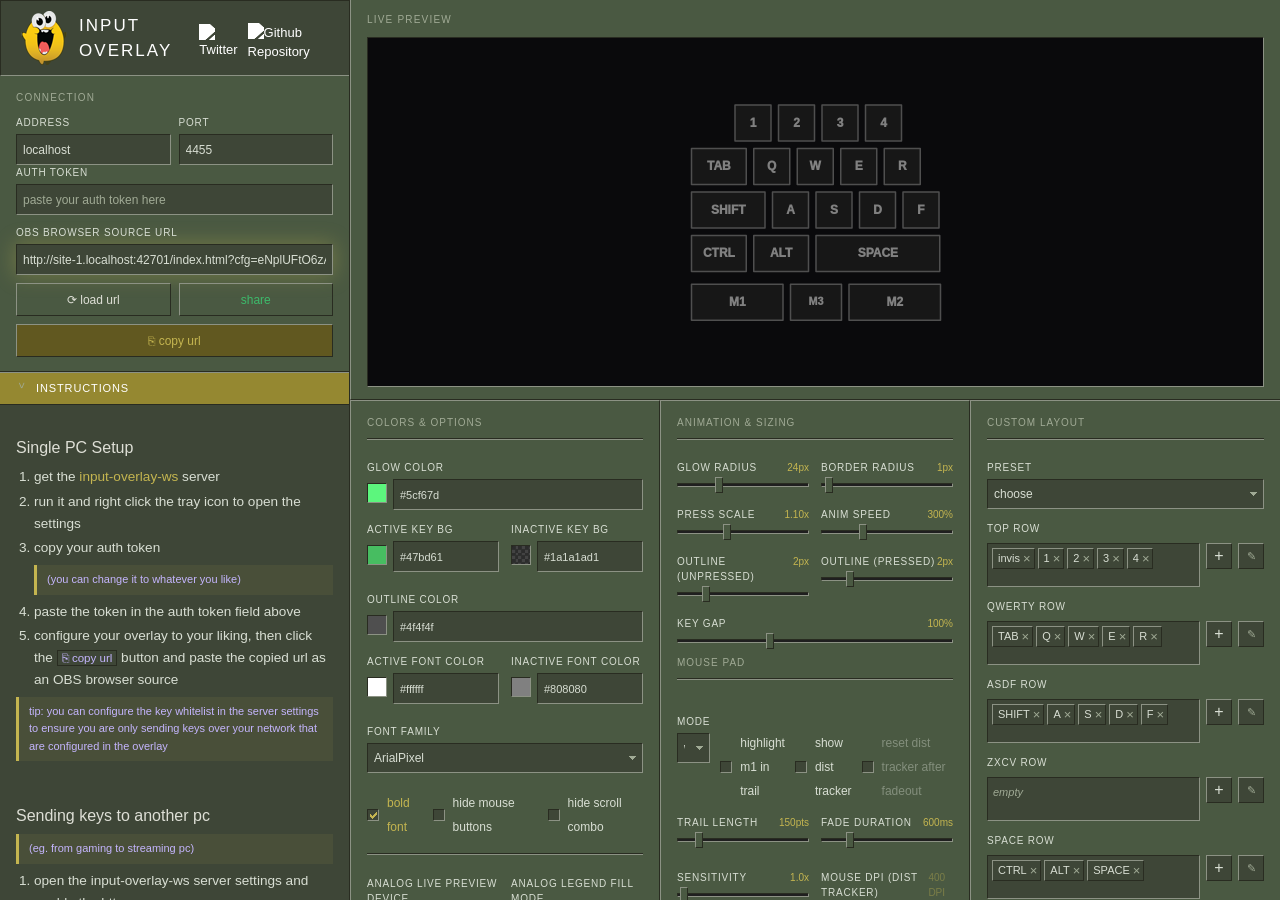
==== commit 16daf613: "overlay: fix analog multi-key logic, add multi-keys to the add/edit key popup" ====
--- a/index.html
+++ b/index.html
@@ -773,7 +773,7 @@
                                     <label class="cfg-label" for="animationspeed">anim speed</label>
                                     <span class="cfg-slider-val" id="animationspeedvalue">1.0x</span>
                                 </div>
-                                <input id="animationspeed" class="cfg-range config-input" type="range" max="300" min="0"
+                                <input id="animationspeed" class="cfg-range config-input" type="range" max="1000" min="0"
                                     step="10" value="100">
                             </div>
                         </div>
@@ -1200,6 +1200,14 @@
                     <option value="a-br">bottom right</option>
                 </select>
             </div>
+            <div class="cfg-field" id="popupPipeSection" style="margin-top:6px;">
+                <label class="cfg-label">also triggered by</label>
+                <div id="popupPipeTags" class="cfg-tags-container" style="min-height:28px;margin-bottom:4px;"></div>
+                <div style="display:flex;gap:4px;align-items:center;">
+                    <select class="cfg-select" id="popupPipeKeySelect" style="flex:1;"></select>
+                    <button class="cfg-btn cfg-addbtn" id="popupPipeAddBtn">+</button>
+                </div>
+            </div>
             <div class="cfg-slider-field" style="margin-top:12px;">
                 <div class="cfg-slider-header">
                     <label class="cfg-label" for="popupWidthSlider">width</label>
--- a/style.css
+++ b/style.css
@@ -723,6 +723,13 @@
     margin-bottom: 8px;
 }
 
+.cfg-slider-quad {
+    display: grid;
+    grid-template-columns: repeat(4, 1fr);
+    gap: 12px;
+    margin-bottom: 8px;
+}
+
 .cfg-slider-field {
     display: flex;
     flex-direction: column;
@@ -840,6 +847,79 @@
 
 .cfg-addbtn:active {
     border-color: var(--border-dark) var(--border-light) var(--border-light) var(--border-dark);
+}
+
+.cfg-raw-toggle {
+    font-size: 11px;
+    color: var(--text-dim);
+}
+
+.cfg-raw-toggle.is-raw {
+    color: var(--accent);
+    border-color: var(--border-dark) var(--border-light) var(--border-light) var(--border-dark);
+}
+
+.cfg-tags-container {
+    flex: 1;
+    min-width: 0;
+    background: var(--bg-raised);
+    border: 1px solid;
+    border-color: var(--border-dark) var(--border-light) var(--border-light) var(--border-dark);
+    padding: 4px;
+    min-height: 44px;
+    display: flex;
+    flex-wrap: wrap;
+    gap: 3px;
+    align-content: flex-start;
+}
+
+.cfg-tag {
+    display: inline-flex;
+    align-items: center;
+    background: var(--bg-raised);
+    border: 1px solid;
+    border-color: var(--border-light) var(--border-dark) var(--border-dark) var(--border-light);
+    padding: 1px 2px 1px 5px;
+    font-family: var(--font-ui);
+    font-size: 11px;
+    color: var(--text-muted);
+    gap: 2px;
+    max-width: 100%;
+}
+
+.cfg-tag-label {
+    cursor: pointer;
+    overflow: hidden;
+    text-overflow: ellipsis;
+    white-space: nowrap;
+}
+
+.cfg-tag-label:hover {
+    color: var(--accent);
+}
+
+.cfg-tag-remove {
+    background: none;
+    border: none;
+    color: var(--text-dim);
+    cursor: pointer;
+    padding: 0 1px;
+    font-size: 13px;
+    line-height: 1;
+    flex-shrink: 0;
+}
+
+.cfg-tag-remove:hover {
+    color: var(--red);
+}
+
+.cfg-tags-placeholder {
+    color: var(--text-dim);
+    font-size: 11px;
+    font-family: var(--font-ui);
+    font-style: italic;
+    padding: 2px 1px;
+    align-self: center;
 }
 
 .cfg-analog-status {
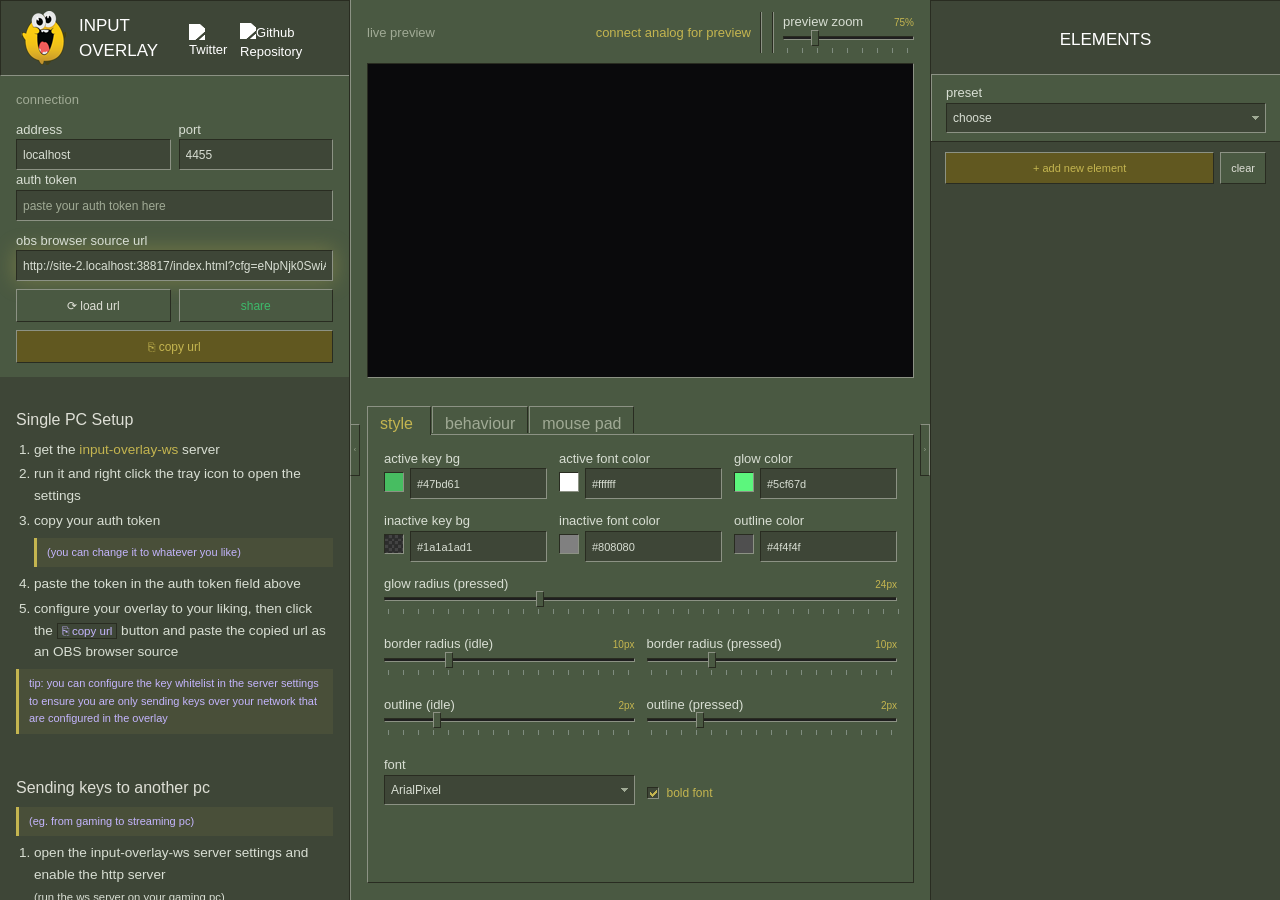
==== commit 42fc9cf8: "overlay: add layout Z order & pressed border radius modifier" ====
--- a/index.html
+++ b/index.html
@@ -37,10 +37,10 @@
         </div>
     </div>
     <div id="configurator">
-        <aside class="cfg-sidebar">
+        <aside class="cfg-sidebar" id="cfg-sidebar">
             <div class="cfg-title">
                 <img src="media/favicon.png" width="54" alt="" />
-                <span class="cfg-title-text">input overlay</span>
+                <span class="cfg-title-text">INPUT OVERLAY</span>
                 <a href="https://x.com/girlglock_" target="_blank" style="margin-right: 1px;"><img
                         src="https://www.toptal.com/designers/htmlarrows/assets/images/twitter-button-light-4b743ac5.svg"
                         style="width: 14px; height: 14px; margin-right: 1px; margin-top: 8px; filter: brightness(0) saturate(100%) invert(100%);"
@@ -68,7 +68,7 @@
                 <div class="cfg-field">
                     <label class="cfg-label" for="wsauth">auth token</label>
                     <input class="cfg-input config-input" id="wsauth" type="text"
-                        style="-webkit-text-security: disc; text-security: disc;"
+                        style="-webkit-text-security: disc; -webkit-text-security: disc;"
                         placeholder="paste your auth token here">
                 </div>
                 <div class="cfg-field" style="margin-top:10px;">
@@ -87,917 +87,439 @@
                 </div>
             </section>
             <div class="cfg-flyouts">
-                <div class="cfg-accordion">
-                    <input type="checkbox" class="cfg-accordion-toggle" id="acc-instructions" checked>
-                    <label class="cfg-accordion-label" for="acc-instructions">instructions</label>
-                    <div class="cfg-accordion-content">
-                        <div class="cfg-accordion-inner instructions">
-                            <h1>Single PC Setup</h1>
-                            <ol>
-                                <li>get the <a href="https://github.com/girlglock/input-overlay/releases"
-                                        target="_blank">input-overlay-ws</a> server</li>
-                                <li>run it and right click the tray icon to open the settings</li>
-                                <li>copy your auth token</li>
-                                <blockquote class="note note--purple">(you can change it to whatever you like)
-                                </blockquote>
-                                <li>paste the token in the auth token field above</li>
-                                <li>configure your overlay to your liking, then click the <code>⎘ copy url</code> button
-                                    and paste the copied url as an OBS
-                                    browser source</li>
-                            </ol>
-                            <blockquote class="note note--purple">tip: you can configure the key whitelist in the
-                                server settings to ensure you
-                                are only sending keys over your network that are configured in the overlay
-                            </blockquote>
-                            <br>
-                            <h1>Sending keys to another pc</h1>
-                            <blockquote class="note note--purple">(eg. from gaming to streaming pc)</blockquote>
-                            <ol>
-                                <li>open the input-overlay-ws server settings and enable the http server<br><small>(run
-                                        the ws server on your gaming pc)</small></li>
-                                <li>change the address in to the address of your gaming pc
-                                    <br><small>run <code>ipconfig</code> in cmd and copy the local IPv4
-                                        address (usually 192.168.0.1 or 192.168.X.X with X being 0-255)</small>
-                                </li>
-                                <li>click the <code>open in browser</code> button inside the http server settings</li>
-                                <li>enter the gaming pc's address in both the <strong>input-overlay-ws</strong> and the
-                                    hosted
-                                    <strong>configurator</strong>
-                                </li>
-                                <li>click the <code>⎘ copy url</code> button to copy your hosted overlay url from the
-                                    hosted configurator and add it as a browser source in your OBS running on the
-                                    streaming pc</li>
-                            </ol>
-                        </div>
-                    </div>
-                </div>
-                <div class="cfg-accordion">
-                    <input type="checkbox" class="cfg-accordion-toggle" id="acc-cheatsheet">
-                    <label class="cfg-accordion-label" for="acc-cheatsheet">cheat sheet</label>
-                    <div class="cfg-accordion-content">
-                        <div class="cfg-accordion-inner" style="padding-top: 8px;">
-                            <h2>key syntax</h2>
-                            <p>Comma-separated entries per row. Basic format:</p>
-                            <blockquote class="note note--purple"><code>[internal_name]:"[label]":[width class]</code>
-                            </blockquote>
-
-                            <h3>multi-key bindings</h3>
-                            <blockquote class="note note--purple">
-                                <code>key_w|mouse_4:"W"</code> - both W and mouse4 light up the same key<br>
-                                <code>key_q|key_e:"use"</code> - Q or E both trigger "use"
-                            </blockquote>
-
-                            <h3>standard keys</h3>
-                            <table class="key-list-table">
-                                <thead>
-                                    <tr>
-                                        <th>label</th>
-                                        <th>internal name</th>
-                                    </tr>
-                                </thead>
-                                <tbody>
-                                    <tr>
-                                        <td>a-z</td>
-                                        <td><code>key_a</code> - <code>key_z</code></td>
-                                    </tr>
-                                    <tr>
-                                        <td>0-9</td>
-                                        <td><code>key_0</code> - <code>key_9</code></td>
-                                    </tr>
-                                    <tr>
-                                        <td>` - = [ ] \ ; ' , . /</td>
-                                        <td><code>key_backtick</code>, <code>key_minus</code>, <code>key_equals</code>…
-                                        </td>
-                                    </tr>
-                                </tbody>
-                            </table>
-
-                            <h3>special keys</h3>
-                            <table class="key-list-table">
-                                <thead>
-                                    <tr>
-                                        <th>label</th>
-                                        <th>internal name</th>
-                                    </tr>
-                                </thead>
-                                <tbody>
-                                    <tr>
-                                        <td>esc, tab, caps</td>
-                                        <td><code>key_escape</code>, <code>key_tab</code>, <code>key_capslock</code>
-                                        </td>
-                                    </tr>
-                                    <tr>
-                                        <td>shift / ctrl / alt (L/R)</td>
-                                        <td><code>key_leftshift</code>, <code>key_rightshift</code>, etc.</td>
-                                    </tr>
-                                    <tr>
-                                        <td>space, enter, backspace</td>
-                                        <td><code>key_space</code>, <code>key_enter</code>, <code>key_backspace</code>
-                                        </td>
-                                    </tr>
-                                    <tr>
-                                        <td>arrows</td>
-                                        <td><code>key_leftarrow</code>, <code>key_uparrow</code>,
-                                            <code>key_rightarrow</code>, <code>key_downarrow</code>
-                                        </td>
-                                    </tr>
-                                    <tr>
-                                        <td>f1-f12</td>
-                                        <td><code>key_f1</code> - <code>key_f12</code></td>
-                                    </tr>
-                                    <tr>
-                                        <td>ins, del, home, end, pgup, pgdn</td>
-                                        <td><code>key_insert</code>, <code>key_delete</code>, <code>key_home</code>,
-                                            <code>key_end</code>, <code>key_pageup</code>, <code>key_pagedown</code>
-                                        </td>
-                                    </tr>
-                                    <tr>
-                                        <td>numpad 0-9</td>
-                                        <td><code>key_numpad_0</code> - <code>key_numpad_9</code></td>
-                                    </tr>
-                                </tbody>
-                            </table>
-
-                            <h3>mouse identifiers</h3>
-                            <table class="key-list-table">
-                                <thead>
-                                    <tr>
-                                        <th>label</th>
-                                        <th>internal name</th>
-                                    </tr>
-                                </thead>
-                                <tbody>
-                                    <tr>
-                                        <td>m1 (left)</td>
-                                        <td><code>mouse_left</code></td>
-                                    </tr>
-                                    <tr>
-                                        <td>m2 (right)</td>
-                                        <td><code>mouse_right</code></td>
-                                    </tr>
-                                    <tr>
-                                        <td>m3 (middle)</td>
-                                        <td><code>mouse_middle</code></td>
-                                    </tr>
-                                    <tr>
-                                        <td>m4, m5</td>
-                                        <td><code>mouse_4</code>, <code>mouse_5</code></td>
-                                    </tr>
-                                    <tr>
-                                        <td>scroller</td>
-                                        <td><code>scroller:"default":"up":"down"</code></td>
-                                    </tr>
-                                    <tr>
-                                        <td>scroll up/down (no M3)</td>
-                                        <td><code>scroll_updown:"up":"down"</code></td>
-                                    </tr>
-                                    <tr>
-                                        <td>scroll up only</td>
-                                        <td><code>scroll_up:"label"</code></td>
-                                    </tr>
-                                    <tr>
-                                        <td>scroll down only</td>
-                                        <td><code>scroll_down:"label"</code></td>
-                                    </tr>
-                                    <tr>
-                                        <td>side buttons</td>
-                                        <td><code>mouse_side:"m5":"m4"</code></td>
-                                    </tr>
-                                    <tr>
-                                        <td>mouse pad</td>
-                                        <td><code>mouse_pad:width:height:anchor</code>
-                                            <code>mouse_pad:u4-25:u3-31:a-tl</code>
-                                            anchor classes:<br>
-                                            top-left: <code>a-tl</code>,<br>
-                                            top-right: <code>a-tr</code>,<br>
-                                            bottom-left: <code>a-bl</code>,<br>
-                                            bottom-right: <code>a-br</code>
-                                        </td>
-                                    </tr>
-                                </tbody>
-                            </table>
-
-                            <h3>width classes</h3>
-                            <blockquote class="note note--purple"><code>u0-01</code> through <code>u7</code> in 0.01u
-                                increments</blockquote>
-
-                            <h3>special syntax</h3>
-                            <table class="key-list-table">
-                                <thead>
-                                    <tr>
-                                        <th>syntax</th>
-                                        <th>effect</th>
-                                    </tr>
-                                </thead>
-                                <tbody>
-                                    <tr>
-                                        <td><code>invisible</code> / <code>key_escape:"invis":u2</code></td>
-                                        <td>invisible spacer (supports width classes)</td>
-                                    </tr>
-                                    <tr>
-                                        <td><code>dummy</code></td>
-                                        <td>empty row placeholder</td>
-                                    </tr>
-                                    <tr>
-                                        <td><code>key_a|key_b:"A"</code></td>
-                                        <td>multi-key binding via pipe</td>
-                                    </tr>
-                                </tbody>
-                            </table>
-                        </div>
-                    </div>
-                </div>
-                <div class="cfg-accordion">
-                    <input type="checkbox" class="cfg-accordion-toggle" id="acc-patchnotes">
-                    <label class="cfg-accordion-label" for="acc-patchnotes">patch notes</label>
-                    <div class="cfg-accordion-content">
-                        <div class="cfg-accordion-inner patchnotes">
-                            <h1>2026-05-19</h1>
-                            <h3>ws server</h3>
-                            <ul>
-                                <li>fix linux windows not being draggable</li>
-                                <li>add analogsensepy version to tray label</li>
-                                <li>fix linux mouse movement being ignored when the whitelist has keys inside</li>
-                                <li>add default evdev key releases for linux</li>
-                                <li>on bimbows add admin warning to settings and gate autostart behind it</li>
-                                <li>adjust message priorities</li>
-                            </ul>
-                            <h3>overlay</h3>
-                            <ul>
-                                <li>add width aware press scale — keys now scale proportionally based on their width
-                                    when press scale > 1x</li>
-                                <li>fix press scale at 1.0x causing keys to shift upward on press</li>
-                                <li>fix key press scaling being asymmetric (keys appeared to grow more toward the top)
-                                </li>
-                                <li>add video texture support for mouse_pad (mp4, webm)</li>
-                                <li>add opacity setting for mouse_pad custom texture</li>
-                                <li>add miku x wallhack preset</li>
-                                <li>add new font</li>
-                                <li>lower analog threshold in configurator</li>
-                                <li>update configurator analogsense js sdk</li>
-                            </ul>
-                            <h1>2026-04-21</h1>
-                            <h3>ws server</h3>
-                            <ul>
-                                <li>updated to the latest analogsensepy lib (1.0.5) which should offer better linux
-                                    compatibility</li>
-                            </ul>
-                            <h3>overlay</h3>
-                            <ul>
-                                <li>added a workaround for key row size mismatch</li>
-                            </ul>
-                            <h1>2026-04-20</h1>
-                            <h3>ws server</h3>
-                            <ul>
-                                <li>switched previous analog implementation with the analogsensepy lib</li>
-                                <li>fixed final released analog_depth of 0.0f not being transmitted, analog
-                                    visualization should now not get stuck at low depth when releasing the key</li>
-                                <li>removed problematic build flag (--uac-admin)</li>
-                            </ul>
-                            <h3>overlay</h3>
-                            <ul>
-                                <li>lowered analog_depth noise threshold</li>
-                            </ul>
-                            <h1>2026-04-17</h1>
-                            <h3>ws server</h3>
-                            <ul>
-                                <li>slight logger changes</li>
-                                <li>fixed build workflow on bimbows not adding previledges to the manifest</li>
-                                <li>cleaned up old port dialogs that could cause a rebind loop (oopsie i forgor about
-                                    them)</li>
-                                <li>added toggle to settings that allows you to list all usage pages for supported
-                                    analog devices</li>
-                                <h3>TODO</h3>
-                                <ul>
-                                    <li>for analog support send the last analog_depth=0.0 event regardless of hz to
-                                        prevent it being stuck at the last known depth</li>
-                                </ul>
-                            </ul>
-                            <h3>overlay</h3>
-                            <ul>
-                                <li>added zoom modifier for custom mouse_pad textures</li>
-                                <li>retired an old workaround for stuck keys when using the (now unsupported but
-                                    technically still somewhat compatible) input-overlay obs plugin as ws provider</li>
-                            </ul>
-                            <h1>2026-04-11</h1>
-                            <h3>ws server</h3>
-                            <ul>
-                                <li>improve wooting analog interface v2 support</li>
-                                <li>cache the users keyboard layout on boot and translate it</li>
-                                <li>tell w11 dwm to stfu and use hard window edges when built from gh :glueless:</li>
-                                <li>wooting analog interface add first byte to detect fn</li>
-                            </ul>
-                            <h3>overlay</h3>
-                            <ul>
-                                <li>update full qwerty preset</li>
-                            </ul>
-                            <h1>2026-04-10</h1>
-                            <h3>ws server</h3>
-                            <ul>
-                                <li>update analogsense py to support wooting analog interface v2 (new beta firmware)
-                                </li>
-                            </ul>
-                            <h3>overlay</h3>
-                            <ul>
-                                <li>update analogsense js sdk to support wooting analog interface v2 (new beta firmware)
-                                </li>
-                            </ul>
-                            <h1>2026-04-09</h1>
-                            <h3>ws server</h3>
-                            <ul>
-                                <li>the ws server will request admin on windows by default</li>
-                                <li>error handling for invalid addresses</li>
-                                <li><a href="https://github.com/girlglock/input-overlay/pull/3">added optional overlay
-                                        frontend self hosting</a> (this wont always run the latest overlay version that
-                                    is being hosted on overlay.girlglock.com)</li>
-                                <li>fix http server not restarting when address is changed</li>
-                                <li>fix http server not doing proper cleanup when shutting down</li>
-                                <li>autostart will now use an elevated scheduled task on windows</li>
-                                <li>http server will now serve as a dual pc solution</li>
-                                <li>update popup markdown now properly supports codeblocks</li>
-                                <li>fix windows build not having proper window styling (maybe ?)</li>
-                                <li>fix invalid address oversight</li>
-                            </ul>
-                            <h3>overlay</h3>
-                            <ul>
-                                <li>slightly clearer ws related logging inside overlay mode</li>
-                                <li>retire bundled html file for dual pc</li>
-                            </ul>
-                            <h1>2026-04-05</h1>
-                            <h3>ws server</h3>
-                            <ul>
-                                <li>added experimental linux support</li>
-                                <li>changed default port to 4455</li>
-                                <li>better error handling when port is taken</li>
-                                <li>added auto update downloader (only windows for now)</li>
-                            </ul>
-                            <h3>overlay</h3>
-                            <ul>
-                                <li>changed default port to 4455</li>
-                            </ul>
-                            <h1>2026-04-03</h1>
-                            <h3>ws server</h3>
-                            <ul>
-                                <li>some rawinputbuffer related error handling</li>
-                                <li>added better sanitized debug logging</li>
-                                <li>some ws improvements</li>
-                            </ul>
-                            <h3>overlay</h3>
-                            <ul>
-                                <li>upped max fps of the mouse_pad element to 120 from 60</li>
-                                <li>copy url button now turns automatically into download html if address is non
-                                    localhost</li>
-                                <li>added explicit copy to share button</li>
-                                <li>fix mouse_pad trail fadeout</li>
-                                <li>increase max dpi from 3200 to 32000 for mouse distance tracking</li>
-                            </ul>
-                            <h1>2026-04-02</h1>
-                            <h3>overlay</h3>
-                            <ul>
-                                <li>added pan mode to mouse_pad</li>
-                                <li>improved trail rendering for mouse_pad using catmull spline</li>
-                                <li>fixed a bug that prevented mouse_pad elements from recieving data when the only
-                                    element added was mouse_pad</li>
-                                <li>fixed up the default gamepad preset a bit</li>
-                                <li>added distance tracking for mouse_pad</li>
-                                <li>added custom background texture for mouse_pad</li>
-                                <li>added trail length override</li>
-                            </ul>
-                            <h1>2026-04-01</h1>
-                            <h3>overlay</h3>
-                            <ul>
-                                <li>added wip gamepad support and example preset (still buggy)</li>
-                            </ul>
-                            <h1>2026-03-30</h1>
-                            <h3>overlay</h3>
-                            <ul>
-                                <li>add bundled overlay html file download for pc to pc ws</li>
-                            </ul>
-                            <h1>2026-03-29</h1>
-                            <h3>ws server</h3>
-                            <ul>
-                                <li>added raw input buffer read for mouse inputs</li>
-                                <li>improved ws message queue</li>
-                                <li>capped polling rate for analog devices to 125Hz</li>
-                                <li>update popup improvements</li>
-                            </ul>
-                            <h3>overlay</h3>
-                            <ul>
-                                <li>new mouse_pad element that listens to raw input buffer ws events (see cheat sheet)
-                                </li>
-                                <li>slightly improved overlay autosizing</li>
-                            </ul>
-                            <h1>2026-03-20</h1>
-                            <h3>quality of life</h3>
-                            <ul>
-                                <li>remade the configurator ui</li>
-                            </ul>
-                            <h1>2026-03-21</h1>
-                            <h3>ws server</h3>
-                            <ul>
-                                <li>added autostart toggle</li>
-                                <li>added update check popup</li>
-                                <li>added cpu affinity</li>
-                                <li>added baloon notification toggle</li>
-                            </ul>
-                            <h1>2026-03-20</h1>
-                            <h3>quality of life</h3>
-                            <ul>
-                                <li>remade the configurator ui</li>
-                            </ul>
-                            <h1>2026-03-18</h1>
-                            <h3>quality of life</h3>
-                            <ul>
-                                <li>added analogsense js sdk for live key preview</li>
-                                <li>added analog mode-specific settings (key legend fill modes)</li>
-                                <li>added force-disable analog option</li>
-                            </ul>
-                            <h3>bug fixes</h3>
-                            <ul>
-                                <li>removed transition times from analog_depth css events causing visible lag</li>
-                                <li>interpolated analog_depth to compensate for removed transitions</li>
-                            </ul>
-                            <h1>2026-03-15</h1>
-                            <h3>new server</h3>
-                            <ul>
-                                <li>added more complex ws server with settings window and analog keyboard support</li>
-                            </ul>
-                            <h1>2025-12-27</h1>
-                            <h3>quality of life</h3>
-                            <ul>
-                                <li>added presets dropdown</li>
-                                <li>added img tag support in key labels</li>
-                                <li>added + button for adding keys to rows</li>
-                            </ul>
-                            <h1>2025-12-06</h1>
-                            <h3>bug fixes</h3>
-                            <ul>
-                                <li>fix mouse_4 and mouse_5 elements</li>
-                                <li>fix stuck key logic on unfocused browser sources</li>
-                            </ul>
-                            <h1>2025-12-04</h1>
-                            <h3>new config vars</h3>
-                            <ul>
-                                <li>key gap modifier</li>
-                                <li>bold font checkbox</li>
-                            </ul>
-                            <h1>2025-12-02</h1>
-                            <h3>quality of life</h3>
-                            <ul>
-                                <li>url cfg compression (50% smaller)</li>
-                                <li>"edit this layout" button in overlay mode</li>
-                            </ul>
-                            <h1>2025-11-30</h1>
-                            <h3>quality of life</h3>
-                            <ul>
-                                <li>patch notes viewer</li>
-                                <li>separate scroll up/down</li>
-                                <li>fully customizable mouse row</li>
-                                <li>cheat sheet</li>
-                            </ul>
-                        </div>
-                    </div>
-                </div>
-
+                <div class="cfg-accordion-inner instructions">
+                    <h1>Single PC Setup</h1>
+                    <ol>
+                        <li>get the <a href="https://github.com/girlglock/input-overlay/releases"
+                                target="_blank">input-overlay-ws</a> server</li>
+                        <li>run it and right click the tray icon to open the settings</li>
+                        <li>copy your auth token</li>
+                        <blockquote class="note note--purple">(you can change it to whatever you like)
+                        </blockquote>
+                        <li>paste the token in the auth token field above</li>
+                        <li>configure your overlay to your liking, then click the <code>⎘ copy url</code> button
+                            and paste the copied url as an OBS
+                            browser source</li>
+                    </ol>
+                    <blockquote class="note note--purple">tip: you can configure the key whitelist in the
+                        server settings to ensure you
+                        are only sending keys over your network that are configured in the overlay
+                    </blockquote>
+                    <br>
+                    <h1>Sending keys to another pc</h1>
+                    <blockquote class="note note--purple">(eg. from gaming to streaming pc)</blockquote>
+                    <ol>
+                        <li>open the input-overlay-ws server settings and enable the http server<br><small>(run
+                                the ws server on your gaming pc)</small></li>
+                        <li>change the address in to the address of your gaming pc
+                            <br><small>run <code>ipconfig</code> in cmd and copy the local IPv4
+                                address (usually 192.168.0.1 or 192.168.X.X with X being 0-255)</small>
+                        </li>
+                        <li>click the <code>open in browser</code> button inside the http server settings</li>
+                        <li>enter the gaming pc's address in both the <strong>input-overlay-ws</strong> and the
+                            hosted
+                            <strong>configurator</strong>
+                        </li>
+                        <li>click the <code>⎘ copy url</code> button to copy your hosted overlay url from the
+                            hosted configurator and add it as a browser source in your OBS running on the
+                            streaming pc</li>
+                    </ol>
+                </div>
             </div>
         </aside>
+        <button class="cfg-panel-toggle" id="leftPanelToggle" title="toggle panel">‹</button>
         <main class="cfg-main">
             <section class="cfg-panel cfg-preview-panel">
-                <div class="cfg-panel-title">live preview</div>
+                <div style="display:flex;align-items:center;justify-content:space-between;margin-bottom:10px;">
+                    <div class="cfg-panel-title" style="margin:0;">live preview</div>
+                    <div style="display:flex;gap:8px;align-items:flex-start;max-width:480px;">
+                        <button class="cfg-btn--link" id="analogconnectbtn" style="align-self:center;">connect analog
+                            for preview</button>
+                        <div class="cs-hr"
+                            style="border-top:none;border-bottom:none;border-left:1px solid var(--border-dark);border-right:1px solid var(--border-light);width:1px;align-self:stretch;margin:0 1px;">
+                        </div>
+                        <div id="klPreviewControls" class="cfg-slider-field" style="display:none;flex:1;">
+                            <div class="cfg-slider-header">
+                                <label class="cfg-label">snap grid</label>
+                                <span class="cfg-slider-val" id="klGridLabel">0.13u</span>
+                            </div>
+                            <input type="range" id="klGridSlider" class="cfg-range" min="0" max="15" step="1" value="2">
+                        </div>
+                        <div class="cs-hr"
+                            style="border-top:none;border-bottom:none;border-left:1px solid var(--border-dark);border-right:1px solid var(--border-light);width:1px;align-self:stretch;margin:0 1px;">
+                        </div>
+                        <div class="cfg-slider-field" style="flex:1;">
+                            <div class="cfg-slider-header">
+                                <label class="cfg-label">preview zoom</label>
+                                <span class="cfg-slider-val" id="previewZoomLabel">75%</span>
+                            </div>
+                            <input type="range" id="previewZoomSlider" class="cfg-range" min="10" max="300" step="5"
+                                value="75">
+                        </div>
+                    </div>
+                </div>
                 <div class="preview-wrapper" id="preview-wrapper">
                     <video class="preview-bg" autoplay muted loop playsinline id="bgvideo">
                         <source src="" id="bgsource" type="video/mp4">
                     </video>
-                    <div style="scale: 0.75; display:flex; align-items:center; justify-content:center;">
-                        <div class="preview-container">
-                            <div id="preview-keyboard" class="keyboard-section"></div>
-                            <div id="preview-mouse" class="mouse-section"></div>
-                        </div>
-                    </div>
+                    <div id="previewScrollArea" style="position:absolute;inset:0;overflow:auto;z-index:11;">
+                        <div id="klPreviewCenter"
+                            style="min-width:100%;min-height:100%;display:inline-flex;align-items:center;justify-content:center;box-sizing:border-box;padding:60px;">
+                            <div class="preview-container" id="klPreviewContent" style="zoom:0.75;">
+                                <div id="preview-keyboard" class="keyboard-section"></div>
+                                <div id="preview-mouse" class="mouse-section"></div>
+                            </div>
+                        </div>
+                    </div>
+                    <canvas id="klGridCanvas"
+                        style="position:absolute;top:0;left:0;pointer-events:none;display:none;z-index:20;"></canvas>
                 </div>
             </section>
-            <div class="cfg-unified">
-                <div class="cfg-row1">
-                    <div class="cfg-section">
-                        <div class="cfg-section-title">colors &amp; options<div class="cs-hr"></div>
-                        </div>
-                        <div class="cfg-field">
-                            <label class="cfg-label" for="activecolorhex">glow color</label>
-                            <div class="color-input-group">
-                                <div id="activecolor" class="config-input pickr-target" data-initial-color="#8b5cf6">
-                                </div>
-                                <input id="activecolorhex"
-                                    class="cfg-input cfg-input--color config-input color-hex-input" type="text"
-                                    maxlength="9" value="#8b5cf6">
-                            </div>
-                        </div>
-                        <div class="cfg-slider-pair">
+            <div class="cfg-row1">
+                <div class="cs-tabs cfg-main-tabs">
+
+                    <input type="radio" class="radiotab" name="cfgMainTab" id="cfgMainTab_style" checked>
+                    <label class="label" for="cfgMainTab_style">style</label>
+                    <div class="panel">
+                        <div class="cfg-color-grid">
                             <div class="cfg-field">
                                 <label class="cfg-label" for="activebgcolorhex">active key bg</label>
                                 <div class="color-input-group">
-                                    <div id="activebgcolor" class="config-input pickr-target"
-                                        data-initial-color="#202020">
-                                    </div>
-                                    <input id="activebgcolorhex"
-                                        class="cfg-input cfg-input--color config-input color-hex-input" type="text"
-                                        maxlength="9" value="#202020">
+                                    <div id="activebgcolor" class="config-input pickr-target" data-initial-color="#202020"></div>
+                                    <input id="activebgcolorhex" class="cfg-input cfg-input--color config-input color-hex-input" type="text" maxlength="9" value="#202020">
+                                </div>
+                            </div>
+                            <div class="cfg-field">
+                                <label class="cfg-label" for="fontcolorhex">active font color</label>
+                                <div class="color-input-group">
+                                    <div id="fontcolor" class="config-input pickr-target" data-initial-color="#ffffff"></div>
+                                    <input id="fontcolorhex" class="cfg-input cfg-input--color config-input color-hex-input" type="text" maxlength="9" value="#ffffff">
+                                </div>
+                            </div>
+                            <div class="cfg-field">
+                                <label class="cfg-label" for="activecolorhex">glow color</label>
+                                <div class="color-input-group">
+                                    <div id="activecolor" class="config-input pickr-target" data-initial-color="#8b5cf6"></div>
+                                    <input id="activecolorhex" class="cfg-input cfg-input--color config-input color-hex-input" type="text" maxlength="9" value="#8b5cf6">
                                 </div>
                             </div>
                             <div class="cfg-field">
                                 <label class="cfg-label" for="backgroundcolorhex">inactive key bg</label>
                                 <div class="color-input-group">
-                                    <div id="backgroundcolor" class="config-input pickr-target"
-                                        data-initial-color="#1a1a1ad1"></div>
-                                    <input id="backgroundcolorhex"
-                                        class="cfg-input cfg-input--color config-input color-hex-input" type="text"
-                                        maxlength="9" value="#1a1a1ad1">
-                                </div>
-                            </div>
-                        </div>
-                        <div class="cfg-field">
-                            <label class="cfg-label" for="outlinecolorhex">outline color</label>
-                            <div class="color-input-group">
-                                <div id="outlinecolor" class="config-input pickr-target" data-initial-color="#4f4f4f">
-                                </div>
-                                <input id="outlinecolorhex"
-                                    class="cfg-input cfg-input--color config-input color-hex-input" type="text"
-                                    maxlength="9" value="#4f4f4f">
-                            </div>
-                        </div>
-                        <div class="cfg-slider-pair">
-                            <div class="cfg-field">
-                                <label class="cfg-label" for="fontcolorhex">active font color</label>
-                                <div class="color-input-group">
-                                    <div id="fontcolor" class="config-input pickr-target" data-initial-color="#ffffff">
-                                    </div>
-                                    <input id="fontcolorhex"
-                                        class="cfg-input cfg-input--color config-input color-hex-input" type="text"
-                                        maxlength="9" value="#ffffff">
+                                    <div id="backgroundcolor" class="config-input pickr-target" data-initial-color="#1a1a1ad1"></div>
+                                    <input id="backgroundcolorhex" class="cfg-input cfg-input--color config-input color-hex-input" type="text" maxlength="9" value="#1a1a1ad1">
                                 </div>
                             </div>
                             <div class="cfg-field">
                                 <label class="cfg-label" for="inactivecolorhex">inactive font color</label>
                                 <div class="color-input-group">
-                                    <div id="inactivecolor" class="config-input pickr-target"
-                                        data-initial-color="#808080">
-                                    </div>
-                                    <input id="inactivecolorhex"
-                                        class="cfg-input cfg-input--color config-input color-hex-input" type="text"
-                                        maxlength="9" value="#808080">
-                                </div>
-                            </div>
-                        </div>
-                        <div class="cfg-field">
-                            <label class="cfg-label" for="fontfamily">font family</label>
-                            <select class="cfg-select config-input" id="fontfamily">
-                                <option value="ArialPixel">ArialPixel</option>
-                                <option value="Borevs">Borevs</option>
-                                <option value="bitcount-prop-single">Bitcount Prop Single</option>
-                                <option value="bungee">Bungee</option>
-                                <option value="comfortaa">Comfortaa</option>
-                                <option value="fredoka">Fredoka</option>
-                                <option value="lexend">Lexend</option>
-                                <option value="lexend-giga">Lexend Giga</option>
-                                <option value="lilita-one">Lilita One</option>
-                                <option value="press-start-2p">Press Start 2P</option>
-                                <option value="smooch-sans">Smooch Sans</option>
-                                <option value="sora">Sora</option>
-                                <option value="special-elite">Special Elite</option>
-                                <option value="abel">Abel</option>
-                                <option value="archivo-black">Archivo Black</option>
-                                <option value="arimo">Arimo</option>
-                                <option value="bebas-neue">Bebas Neue</option>
-                                <option value="caveat-brush">Caveat Brush</option>
-                                <option value="chewy">Chewy</option>
-                                <option value="cinzel">Cinzel</option>
-                                <option value="fjalla-one">Fjalla One</option>
-                                <option value="inter">Inter</option>
-                                <option value="josefin-sans">Josefin Sans</option>
-                                <option value="knewave">Knewave</option>
-                                <option value="lato">Lato</option>
-                                <option value="montserrat">Montserrat</option>
-                                <option value="noto-sans">Noto Sans</option>
-                                <option value="open-sans">Open Sans</option>
-                                <option value="orbitron">Orbitron</option>
-                                <option value="oswald">Oswald</option>
-                                <option value="pacifico">Pacifico</option>
-                                <option value="raleway">Raleway</option>
-                                <option value="roboto-condensed">Roboto Condensed</option>
-                                <option value="roboto-mono">Roboto Mono</option>
-                                <option value="roboto">Roboto</option>
-                                <option value="share-tech">Share Tech</option>
-                                <option value="titan-one">Titan One</option>
-                                <option value="ubuntu">Ubuntu</option>
-                                <option value="miku">Miku 01</option>
-                            </select>
-                        </div>
-                        <div class="cfg-checkboxes">
-                            <div style="display: flex; gap: 10px">
+                                    <div id="inactivecolor" class="config-input pickr-target" data-initial-color="#808080"></div>
+                                    <input id="inactivecolorhex" class="cfg-input cfg-input--color config-input color-hex-input" type="text" maxlength="9" value="#808080">
+                                </div>
+                            </div>
+                            <div class="cfg-field">
+                                <label class="cfg-label" for="outlinecolorhex">outline color</label>
+                                <div class="color-input-group">
+                                    <div id="outlinecolor" class="config-input pickr-target" data-initial-color="#4f4f4f"></div>
+                                    <input id="outlinecolorhex" class="cfg-input cfg-input--color config-input color-hex-input" type="text" maxlength="9" value="#4f4f4f">
+                                </div>
+                            </div>
+                        </div>
+                        <div class="cfg-slider-pair">
+                            <div class="cfg-slider-field" style="grid-column: 1 / -1;">
+                                <div class="cfg-slider-header">
+                                    <label class="cfg-label" for="glowradius">glow radius (pressed)</label>
+                                    <span class="cfg-slider-val" id="glowradiusvalue">24px</span>
+                                </div>
+                                <input id="glowradius" class="cfg-range config-input" type="range" max="80" min="0" step="2" value="24">
+                            </div>
+                        </div>
+                        <div class="cfg-slider-pair">
+                            <div class="cfg-slider-field">
+                                <div class="cfg-slider-header">
+                                    <label class="cfg-label" for="borderradius">border radius (idle)</label>
+                                    <span class="cfg-slider-val" id="borderradiusvalue">8px</span>
+                                </div>
+                                <input id="borderradius" class="cfg-range config-input" type="range" max="40" min="0" step="1" value="8">
+                            </div>
+                            <div class="cfg-slider-field">
+                                <div class="cfg-slider-header">
+                                    <label class="cfg-label" for="pressedradius">border radius (pressed)</label>
+                                    <span class="cfg-slider-val" id="pressedradiusvalue">8px</span>
+                                </div>
+                                <input id="pressedradius" class="cfg-range config-input" type="range" max="40" min="0" step="1" value="8">
+                            </div>
+                        </div>
+                        <div class="cfg-slider-pair">
+                            <div class="cfg-slider-field">
+                                <div class="cfg-slider-header">
+                                    <label class="cfg-label" for="outlinescaleunpressed">outline (idle)</label>
+                                    <span class="cfg-slider-val" id="outlinescaleunpressedvalue">2px</span>
+                                </div>
+                                <input id="outlinescaleunpressed" class="cfg-range config-input" type="range" max="10" min="0" step="0.25" value="2">
+                            </div>
+                            <div class="cfg-slider-field">
+                                <div class="cfg-slider-header">
+                                    <label class="cfg-label" for="outlinescalepressed">outline (pressed)</label>
+                                    <span class="cfg-slider-val" id="outlinescalepressedvalue">2px</span>
+                                </div>
+                                <input id="outlinescalepressed" class="cfg-range config-input" type="range" max="10" min="0" step="0.25" value="2">
+                            </div>
+                        </div>
+                        <div class="cfg-slider-pair">
+                            <div class="cfg-field">
+                                <label class="cfg-label" for="fontfamily">font</label>
+                                <select class="cfg-select config-input" id="fontfamily">
+                                    <option value="ArialPixel">ArialPixel</option>
+                                    <option value="Borevs">Borevs</option>
+                                    <option value="bitcount-prop-single">Bitcount Prop Single</option>
+                                    <option value="bungee">Bungee</option>
+                                    <option value="comfortaa">Comfortaa</option>
+                                    <option value="fredoka">Fredoka</option>
+                                    <option value="lexend">Lexend</option>
+                                    <option value="lexend-giga">Lexend Giga</option>
+                                    <option value="lilita-one">Lilita One</option>
+                                    <option value="press-start-2p">Press Start 2P</option>
+                                    <option value="smooch-sans">Smooch Sans</option>
+                                    <option value="sora">Sora</option>
+                                    <option value="special-elite">Special Elite</option>
+                                    <option value="abel">Abel</option>
+                                    <option value="archivo-black">Archivo Black</option>
+                                    <option value="arimo">Arimo</option>
+                                    <option value="bebas-neue">Bebas Neue</option>
+                                    <option value="caveat-brush">Caveat Brush</option>
+                                    <option value="chewy">Chewy</option>
+                                    <option value="cinzel">Cinzel</option>
+                                    <option value="fjalla-one">Fjalla One</option>
+                                    <option value="inter">Inter</option>
+                                    <option value="josefin-sans">Josefin Sans</option>
+                                    <option value="knewave">Knewave</option>
+                                    <option value="lato">Lato</option>
+                                    <option value="montserrat">Montserrat</option>
+                                    <option value="noto-sans">Noto Sans</option>
+                                    <option value="open-sans">Open Sans</option>
+                                    <option value="orbitron">Orbitron</option>
+                                    <option value="oswald">Oswald</option>
+                                    <option value="pacifico">Pacifico</option>
+                                    <option value="raleway">Raleway</option>
+                                    <option value="roboto-condensed">Roboto Condensed</option>
+                                    <option value="roboto-mono">Roboto Mono</option>
+                                    <option value="roboto">Roboto</option>
+                                    <option value="share-tech">Share Tech</option>
+                                    <option value="titan-one">Titan One</option>
+                                    <option value="ubuntu">Ubuntu</option>
+                                    <option value="miku">Miku 01</option>
+                                </select>
+                            </div>
+                            <div class="cfg-field" style="display:flex;flex-direction:column;justify-content:flex-end;">
                                 <label class="cfg-checkbox">
                                     <input type="checkbox" checked class="config-input" id="boldfont">
                                     <span class="cfg-checkbox-box"></span>
                                     <span class="cfg-checkbox-label">bold font</span>
                                 </label>
-                                <label class="cfg-checkbox">
-                                    <input type="checkbox" class="config-input" id="hidemouse">
-                                    <span class="cfg-checkbox-box"></span>
-                                    <span class="cfg-checkbox-label">hide mouse buttons</span>
-                                </label>
-                                <label class="cfg-checkbox">
-                                    <input type="checkbox" class="config-input" id="hidescrollcombo">
-                                    <span class="cfg-checkbox-box"></span>
-                                    <span class="cfg-checkbox-label">hide scroll combo</span>
-                                </label>
-                            </div>
-                            <div class="cs-hr"></div>
-                            <div class="cfg-slider-pair" style="padding-top: 7px;">
-                                <div class="cfg-field">
-                                    <label class="cfg-label">analog live preview device</label>
-                                    <button class="cfg-btn" id="analogconnectbtn"
-                                        style="width:100%;height:41%;text-align: center;">connect analog</button>
-                                    <div id="analogstatus" class="cfg-analog-status">‎</div>
-                                </div>
-                                <div class="cfg-field">
-                                    <label class="cfg-label" for="keylegendmode">analog legend fill mode</label>
-                                    <select class="cfg-select config-input" id="keylegendmode">
-                                        <option value="fading">fading</option>
-                                        <option value="inverting">inverting</option>
-                                        <option value="digital">digital</option>
-                                    </select>
-                                </div>
-                            </div>
-                            <div class="cfg-checkboxes" style="margin-top:8px;">
-                                <label class="cfg-checkbox">
-                                    <input type="checkbox" class="config-input" id="forcedisableanalog">
-                                    <span class="cfg-checkbox-box"></span>
-                                    <span class="cfg-checkbox-label">force disable analog</span>
-                                </label>
-                            </div>
-                        </div>
-                    </div>
-                    <div class="cfg-section">
-                        <div class="cfg-section-title">animation &amp; sizing
-                            <div class="cs-hr"></div>
-                        </div>
-
-                        <div class="cfg-slider-pair">
-                            <div class="cfg-slider-field">
-                                <div class="cfg-slider-header">
-                                    <label class="cfg-label" for="glowradius">glow radius</label>
-                                    <span class="cfg-slider-val" id="glowradiusvalue">24px</span>
-                                </div>
-                                <input id="glowradius" class="cfg-range config-input" type="range" max="80" min="0"
-                                    step="2" value="24">
-                            </div>
-                            <div class="cfg-slider-field">
-                                <div class="cfg-slider-header">
-                                    <label class="cfg-label" for="borderradius">border radius</label>
-                                    <span class="cfg-slider-val" id="borderradiusvalue">8px</span>
-                                </div>
-                                <input id="borderradius" class="cfg-range config-input" type="range" max="40" min="0"
-                                    step="1" value="8">
-                            </div>
-                        </div>
-
+                            </div>
+                        </div>
+                    </div>
+
+                    <input type="radio" class="radiotab" name="cfgMainTab" id="cfgMainTab_behaviour">
+                    <label class="label" for="cfgMainTab_behaviour">behaviour</label>
+                    <div class="panel">
                         <div class="cfg-slider-pair">
                             <div class="cfg-slider-field">
                                 <div class="cfg-slider-header">
                                     <label class="cfg-label" for="pressscale">press scale</label>
                                     <span class="cfg-slider-val" id="pressscalevalue">1.05x</span>
                                 </div>
-                                <input id="pressscale" class="cfg-range config-input" type="range" max="300" min="0"
-                                    step="5" value="100">
+                                <input id="pressscale" class="cfg-range config-input" type="range" max="300" min="0" step="5" value="100">
                             </div>
                             <div class="cfg-slider-field">
                                 <div class="cfg-slider-header">
                                     <label class="cfg-label" for="animationspeed">anim speed</label>
                                     <span class="cfg-slider-val" id="animationspeedvalue">1.0x</span>
                                 </div>
-                                <input id="animationspeed" class="cfg-range config-input" type="range" max="1000" min="0"
-                                    step="10" value="100">
-                            </div>
-                        </div>
-
+                                <input id="animationspeed" class="cfg-range config-input" type="range" max="1000" min="0" step="10" value="100">
+                            </div>
+                        </div>
+                        <div class="cfg-field">
+                            <label class="cfg-label" for="keylegendmode">analog legend fill mode</label>
+                            <select class="cfg-select config-input" id="keylegendmode">
+                                <option value="fading">fading</option>
+                                <option value="inverting">inverting</option>
+                                <option value="digital">digital</option>
+                            </select>
+                        </div>
+                        <div style="display: flex; gap: 10px; flex-wrap: wrap;">
+                            <label class="cfg-checkbox">
+                                <input type="checkbox" class="config-input" id="hidescrollcombo">
+                                <span class="cfg-checkbox-box"></span>
+                                <span class="cfg-checkbox-label">hide scroll combo</span>
+                            </label>
+                            <label class="cfg-checkbox">
+                                <input type="checkbox" class="config-input" id="forcedisableanalog">
+                                <span class="cfg-checkbox-box"></span>
+                                <span class="cfg-checkbox-label">force disable analog</span>
+                            </label>
+                        </div>
+                    </div>
+
+                    <input type="radio" class="radiotab" name="cfgMainTab" id="cfgMainTab_mouse">
+                    <label class="label" for="cfgMainTab_mouse">mouse pad</label>
+                    <div class="panel">
+                        <div style="display: flex; gap: 10px; align-items: center; flex-wrap: wrap;">
+                            <div style="display: flex; align-items: center; gap: 6px;">
+                                <label class="cfg-label" style="margin-bottom:0;" for="mousetrailmode">mode</label>
+                                <select id="mousetrailmode" class="cfg-select config-input" style="width:120px;">
+                                    <option value="wrap">wrap</option>
+                                    <option value="pan">pan</option>
+                                </select>
+                            </div>
+                            <label class="cfg-checkbox">
+                                <input type="checkbox" class="config-input" id="mousetrailm1highlight">
+                                <span class="cfg-checkbox-box"></span>
+                                <span class="cfg-checkbox-label">highlight m1</span>
+                            </label>
+                            <label class="cfg-checkbox">
+                                <input type="checkbox" class="config-input" id="showmousedistance">
+                                <span class="cfg-checkbox-box"></span>
+                                <span class="cfg-checkbox-label">dist tracker</span>
+                            </label>
+                            <label class="cfg-checkbox">
+                                <input type="checkbox" class="config-input" id="resetmousedistanceafterfade">
+                                <span class="cfg-checkbox-box"></span>
+                                <span class="cfg-checkbox-label" id="resetmousedistanceafterfadelabel">reset dist after fadeout</span>
+                            </label>
+                        </div>
                         <div class="cfg-slider-pair">
                             <div class="cfg-slider-field">
                                 <div class="cfg-slider-header">
-                                    <label class="cfg-label" for="outlinescaleunpressed">outline (unpressed)</label>
-                                    <span class="cfg-slider-val" id="outlinescaleunpressedvalue">2px</span>
-                                </div>
-                                <input id="outlinescaleunpressed" class="cfg-range config-input" type="range" max="10"
-                                    min="0" step="0.25" value="2">
-                            </div>
-                            <div class="cfg-slider-field">
-                                <div class="cfg-slider-header">
-                                    <label class="cfg-label" for="outlinescalepressed">outline (pressed)</label>
-                                    <span class="cfg-slider-val" id="outlinescalepressedvalue">2px</span>
-                                </div>
-                                <input id="outlinescalepressed" class="cfg-range config-input" type="range" max="10"
-                                    min="0" step="0.25" value="2">
-                            </div>
-                        </div>
-
-                        <div class="cfg-slider-field">
-                            <div class="cfg-slider-header">
-                                <label class="cfg-label" for="gapmodifier">key gap</label>
-                                <span class="cfg-slider-val" id="gapmodifiervalue">100%</span>
-                            </div>
-                            <input id="gapmodifier" class="cfg-range config-input" type="range" max="300" min="1"
-                                step="1" value="100">
-                        </div>
-
-                        <div class="cfg-section">
-                            <div class="cfg-section-title">mouse pad<div class="cs-hr"></div>
-                            </div>
-                            <div class="cfg-checkboxes">
-                                <div style="display: flex; gap: 10px">
-                                    <div class="cfg-field" id="mousetrailmode-field" style="margin-top:8px">
-                                        <label class="cfg-label" for="mousetrailmode">mode</label>
-                                        <select id="mousetrailmode" class="cfg-select config-input">
-                                            <option value="wrap">wrap</option>
-                                            <option value="pan">pan</option>
-                                        </select>
-                                    </div>
-                                    <label class="cfg-checkbox" style="margin-top:25px">
-                                        <input type="checkbox" class="config-input" id="mousetrailm1highlight">
-                                        <span class="cfg-checkbox-box"></span>
-                                        <span class="cfg-checkbox-label">highlight m1 in trail</span>
-                                    </label>
-                                    <label class="cfg-checkbox" style="margin-top:25px">
-                                        <input type="checkbox" class="config-input" id="showmousedistance">
-                                        <span class="cfg-checkbox-box"></span>
-                                        <span class="cfg-checkbox-label">show dist tracker</span>
-                                    </label>
-                                    <label class="cfg-checkbox" style="margin-top:25px">
-                                        <input type="checkbox" class="config-input" id="resetmousedistanceafterfade">
-                                        <span class="cfg-checkbox-box"></span>
-                                        <span class="cfg-checkbox-label" id="resetmousedistanceafterfadelabel">reset
-                                            dist tracker after fadeout</span>
-                                    </label>
-                                </div>
-                            </div>
-                            <div class="cfg-slider-pair">
-                                <div class="cfg-slider-field">
-                                    <div class="cfg-slider-header">
-                                        <label class="cfg-label" for="mousetraillength">trail length</label>
-                                        <span class="cfg-slider-val" id="mousetraillengthvalue">150pts</span>
-                                    </div>
-                                    <input id="mousetraillength" class="cfg-range config-input" type="range" min="10"
-                                        max="1000" step="10" value="150">
-                                </div>
-                                <div class="cfg-slider-field">
-                                    <div class="cfg-slider-header">
-                                        <label class="cfg-label" for="mousetrailfadeout">fade duration</label>
-                                        <span class="cfg-slider-val" id="mousetrailfadeoutvalue">600ms</span>
-                                    </div>
-                                    <input id="mousetrailfadeout" class="cfg-range config-input" type="range" min="0"
-                                        max="3000" step="50" value="600">
-                                </div>
-                            </div>
-                            <div class="cfg-section" style="margin-top:8px;">
-                                <div class="cfg-slider-pair">
-                                    <div class="cfg-slider-field">
-                                        <div class="cfg-slider-header">
-                                            <label class="cfg-label" for="mousetrailsensitivity">sensitivity</label>
-                                            <span class="cfg-slider-val" id="mousetrailsensitivityvalue">1.0x</span>
-                                        </div>
-                                        <input id="mousetrailsensitivity" class="cfg-range config-input" type="range"
-                                            min="1" max="5000" step="5" value="100">
-                                    </div>
-                                    <div class="cfg-slider-field">
-                                        <div class="cfg-slider-header">
-                                            <label class="cfg-label" for="mousedistancedpi">mouse DPI (dist
-                                                tracker)</label>
-                                            <span class="cfg-slider-val" id="mousedistancedpivalue"
-                                                style="opacity:0.4">400
-                                                DPI</span>
-                                        </div>
-                                        <input id="mousedistancedpi" class="cfg-range config-input" type="range"
-                                            min="100" max="32000" step="50" value="400" disabled>
-                                    </div>
-                                </div>
-                                <div style="display: flex; gap: 10px; align-items: flex-end">
-                                    <div class="cfg-field" id="mousepadtexture-field" style="margin-top:8px;flex: 1">
-                                        <label class="cfg-label" for="mousepadtexture">background texture url</label>
-                                        <input class="cfg-input config-input" id="mousepadtexture" type="text"
-                                            placeholder="https://... direct image link">
-                                    </div>
-                                    <div style="display:flex;gap:8px;margin-top:8px">
-                                        <div class="cfg-field">
-                                            <label class="cfg-label" for="mousepadtexturezoom">scale</label>
-                                            <input class="cfg-input config-input" id="mousepadtexturezoom" type="number"
-                                                min="0.1" max="10" step="0.1" value="1" style="width:70px;">
-                                        </div>
-                                        <div class="cfg-field">
-                                            <label class="cfg-label" for="mousepadtextureopacity">opacity</label>
-                                            <input class="cfg-input config-input" id="mousepadtextureopacity"
-                                                type="number" min="0" max="1" step="0.05" value="1" style="width:70px;">
-                                        </div>
-                                    </div>
-                                </div>
-                            </div>
-
-                        </div>
-                    </div>
-                    <div class="cfg-section">
-                        <div class="cfg-section-title">custom layout
-                            <div class="cs-hr"></div>
-                        </div>
-                        <div class="cfg-section-title cfg-layout-title-row">
-
-                            <label class="cfg-label" for="layoutPresets">preset</label>
-                            <select class="cfg-select" id="layoutPresets">
-                                <option value="0" selected>choose</option>
-                                <option
-                                    value="https://overlay.girlglock.com?cfg=[base64]">
-                                    qwerty + mouse</option>
-                                <option
-                                    value="https://overlay.girlglock.com/?cfg=[base64]">
-                                    wasd + duck + jump + mouse</option>
-                                <option
-                                    value="https://overlay.girlglock.com?cfg=[base64]">
-                                    qwerty minimal</option>
-                                <option
-                                    value="https://overlay.girlglock.com/?cfg=[base64]">
-                                    wasd + mouse buttons</option>
-                                <option
-                                    value="https://overlay.girlglock.com/?cfg=[base64]">
-                                    full qwerty</option>
-                                <option
-                                    value="https://overlay.girlglock.com/?cfg=[base64]">
-                                    deadlock by @susuFPS
-                                </option>
-                                <option
-                                    value="https://overlay.girlglock.com/?cfg=[base64]">
-                                    Wallhack × Miku OS
-                                </option>
-                                <option
-                                    value="https://overlay.girlglock.com/?cfg=[base64]">
-                                    WIP gamepad (ws not required, will work with browser source only)
-                                </option>
-                            </select>
-
-                        </div>
-
-
-                        <div class="cfg-layout-row-field">
-                            <label class="cfg-label" for="customLayoutRow1">top row</label>
-                            <div class="cfg-row-input">
-                                <textarea class="cfg-textarea config-input" id="customLayoutRow1" rows="2"
-                                    spellcheck="false"></textarea>
-                                <button class="cfg-addbtn" id="addKey1" title="Add key">+</button>
-                            </div>
-                        </div>
-                        <div class="cfg-layout-row-field">
-                            <label class="cfg-label" for="customLayoutRow2">qwerty row</label>
-                            <div class="cfg-row-input">
-                                <textarea class="cfg-textarea config-input" id="customLayoutRow2" rows="2"
-                                    spellcheck="false"></textarea>
-                                <button class="cfg-addbtn" id="addKey2" title="Add key">+</button>
-                            </div>
-                        </div>
-                        <div class="cfg-layout-row-field">
-                            <label class="cfg-label" for="customLayoutRow3">asdf row</label>
-                            <div class="cfg-row-input">
-                                <textarea class="cfg-textarea config-input" id="customLayoutRow3" rows="2"
-                                    spellcheck="false"></textarea>
-                                <button class="cfg-addbtn" id="addKey3" title="Add key">+</button>
-                            </div>
-                        </div>
-                        <div class="cfg-layout-row-field">
-                            <label class="cfg-label" for="customLayoutRow4">zxcv row</label>
-                            <div class="cfg-row-input">
-                                <textarea class="cfg-textarea config-input" id="customLayoutRow4" rows="2"
-                                    spellcheck="false"></textarea>
-                                <button class="cfg-addbtn" id="addKey4" title="Add key">+</button>
-                            </div>
-                        </div>
-                        <div class="cfg-layout-row-field">
-                            <label class="cfg-label" for="customLayoutRow5">space row</label>
-                            <div class="cfg-row-input">
-                                <textarea class="cfg-textarea config-input" id="customLayoutRow5" rows="2"
-                                    spellcheck="false"></textarea>
-                                <button class="cfg-addbtn" id="addKey5" title="Add key">+</button>
-                            </div>
-                        </div>
-                        <div class="cfg-layout-row-field">
-                            <label class="cfg-label" for="customLayoutMouse">mouse row</label>
-                            <div class="cfg-row-input">
-                                <textarea class="cfg-textarea config-input" id="customLayoutMouse" rows="2"
-                                    spellcheck="false"></textarea>
-                                <button class="cfg-addbtn" id="addKeyMouse" title="Add key">+</button>
-                            </div>
-                        </div>
-
-                    </div>
-
-                </div>
-                <div class="cfg-row2">
-
-                </div>
-
+                                    <label class="cfg-label" for="mousetraillength">trail length</label>
+                                    <span class="cfg-slider-val" id="mousetraillengthvalue">150pts</span>
+                                </div>
+                                <input id="mousetraillength" class="cfg-range config-input" type="range" min="10" max="1000" step="10" value="150">
+                            </div>
+                            <div class="cfg-slider-field">
+                                <div class="cfg-slider-header">
+                                    <label class="cfg-label" for="mousetrailfadeout">fade duration</label>
+                                    <span class="cfg-slider-val" id="mousetrailfadeoutvalue">600ms</span>
+                                </div>
+                                <input id="mousetrailfadeout" class="cfg-range config-input" type="range" min="0" max="3000" step="50" value="600">
+                            </div>
+                        </div>
+                        <div class="cfg-slider-pair">
+                            <div class="cfg-slider-field">
+                                <div class="cfg-slider-header">
+                                    <label class="cfg-label" for="mousetrailsensitivity">sensitivity</label>
+                                    <span class="cfg-slider-val" id="mousetrailsensitivityvalue">1.0x</span>
+                                </div>
+                                <input id="mousetrailsensitivity" class="cfg-range config-input" type="range" min="1" max="5000" step="5" value="100">
+                            </div>
+                            <div class="cfg-slider-field">
+                                <div class="cfg-slider-header">
+                                    <label class="cfg-label" for="mousedistancedpi">mouse DPI (dist tracker)</label>
+                                    <span class="cfg-slider-val" id="mousedistancedpivalue" style="opacity:0.4">400 DPI</span>
+                                </div>
+                                <input id="mousedistancedpi" class="cfg-range config-input" type="range" min="100" max="32000" step="50" value="400" disabled>
+                            </div>
+                        </div>
+                        <div style="display: flex; gap: 8px; align-items: flex-end;">
+                            <div class="cfg-field" id="mousepadtexture-field" style="flex: 1">
+                                <label class="cfg-label" for="mousepadtexture">background texture url</label>
+                                <input class="cfg-input config-input" id="mousepadtexture" type="text" placeholder="https://... direct image link">
+                            </div>
+                            <div class="cfg-field">
+                                <label class="cfg-label" for="mousepadtexturezoom">scale</label>
+                                <input class="cfg-input config-input" id="mousepadtexturezoom" type="number" min="0.1" max="10" step="0.1" value="1" style="width:70px;">
+                            </div>
+                            <div class="cfg-field">
+                                <label class="cfg-label" for="mousepadtextureopacity">opacity</label>
+                                <input class="cfg-input config-input" id="mousepadtextureopacity" type="number" min="0" max="1" step="0.05" value="1" style="width:70px;">
+                            </div>
+                        </div>
+                    </div>
+
+                </div>
             </div>
         </main>
+        <button class="cfg-panel-toggle" id="rightPanelToggle" title="toggle panel">›</button>
+        <aside class="cfg-layout-sidebar" id="cfg-layout-sidebar">
+            <div class="cfg-title" style="padding:12px 14px 8px;flex-shrink:0;border-left: none !important;">
+                <span class="cfg-title-text">ELEMENTS</span>
+            </div>
+            <div class="cfg-panel"
+                style="flex-shrink:0;padding:8px 14px;border-bottom:none; border-left: 1px solid var(--border-light);">
+                <div class="cfg-field">
+                    <label class="cfg-label" for="layoutPresets">preset</label>
+                    <select class="cfg-select" id="layoutPresets">
+                        <option value="0" selected>choose</option>
+                        <option
+                            value="https://overlay.girlglock.com?cfg=[base64]">
+                            left keyboard + mouse</option>
+                        <option
+                            value="https://overlay.girlglock.com?cfg=[base64]">
+                            movement + mouse</option>
+                        <option
+                            value="https://overlay.girlglock.com?cfg=[base64]">
+                            minimal keyboard & mouse buttons</option>
+                        <option
+                            value="https://overlay.girlglock.com?cfg=[base64]">
+                            wasd + mouse buttons</option>
+                        <option
+                            value="https://overlay.girlglock.com?cfg=[base64]">
+                            full qwerty keyboard</option>
+                        <option
+                            value="https://overlay.girlglock.com?cfg=[base64]">
+                            deadlock by @susuFPS</option>
+                        <option
+                            value="https://overlay.girlglock.com?cfg=[base64]">
+                            Wallhack x Miku OS</option>
+                        <option
+                            value="https://overlay.girlglock.com?cfg=[base64]">
+                            gamepad example</option>
+                    </select>
+                </div>
+            </div>
+            <div id="klEditor"
+                style="display:flex;flex-direction:column;flex:1;min-height:0;padding:8px 14px; border-left: none; background: var(--secondary-bg); border-top: 1px solid var(--border-dark);">
+                <div style="padding:2px 0 8px;display:flex;gap:6px;flex-shrink:0;">
+                    <button class="cfg-btn cfg-btn--accent" id="klAddKeyBtn"
+                        style="font-size:11px;padding:3px 10px;flex:1;">+ add new element</button>
+                    <button class="cfg-btn" id="klClearBtn" style="font-size:11px;padding:3px 10px;">clear</button>
+                </div>
+                <div id="klElementList" style="flex:1;min-height:0;overflow-y:auto;"></div>
+            </div>
+
+            <div class="kl-add-popup" id="klAddPopup" style="display:none;">
+                <div class="cs-dialog kl-add-dialog">
+                    <div class="heading">
+                        <div class="wrapper">
+                            <span class="text">add element</span>
+                        </div>
+                        <button class="cs-btn close" id="klAddCancelBtn"></button>
+                    </div>
+                    <div class="content">
+                        <div class="cs-tabs kl-add-tabs" id="klAddTabs"></div>
+                    </div>
+                    <div class="kl-add-props">
+                        <div id="klAddLabelRow" style="display:none;">
+                            <span class="cfg-label" id="klAddLabelHdr">label</span>
+                            <div class="kl-add-label-inputs" id="klAddLabelInputs"></div>
+                        </div>
+                        <div class="kl-add-btm-row">
+                            <div class="kl-add-dim">
+                                <label class="cfg-label">w</label>
+                                <input class="cfg-input" id="klAddW" type="number" step="0.5" min="0.25" value="1">
+                            </div>
+                            <div class="kl-add-dim">
+                                <label class="cfg-label">h</label>
+                                <input class="cfg-input" id="klAddH" type="number" step="0.5" min="0.25" value="1">
+                            </div>
+                            <button class="cfg-btn kl-add-confirm" id="klAddConfirmBtn">add</button>
+                            <button class="cfg-btn" id="klAddCancelBtn2">cancel</button>
+                        </div>
+                    </div>
+                </div>
+            </div>
+        </aside>
     </div>
     <div class="key-add-popup" id="keyAddPopup" style="display: none;">
         <div class="key-add-popup-content">
--- a/style.css
+++ b/style.css
@@ -1,16 +1,14 @@
 /* guh */
 
 :root {
-    --bg-base: #4a5942;
-    --bg-surface: #4a5942;
-    --bg-raised: #3e4637;
-    --bg-hover: #958831;
+    --bg: #4a5942;
+    --secondary-bg: #3e4637;
+    --accent: #c4b550;
+    --secondary-accent: #958831;
+    --accent-dim: #615820;
     --text: #dedfd6;
-    --text-muted: #d8ded3;
-    --text-dim: #a0aa95;
-    --accent: #c4b550;
-    --accent-hover: #958831;
-    --accent-dim: #615820;
+    --secondary-text: #d8ded3;
+    --text-3: #a0aa95;
     --green: #3dba6b;
     --red: #e05252;
     --radius-sm: 0px;
@@ -56,7 +54,7 @@
     padding: 0;
     height: 100vh;
     overflow: hidden;
-    background: var(--bg-base);
+    background: var(--bg);
     color: var(--text);
     font-family: var(--font-ui);
     font-size: 13px;
@@ -83,7 +81,7 @@
 
 ::-webkit-scrollbar-thumb {
     width: 17px;
-    background-color: var(--bg-base);
+    background-color: var(--bg);
     border: 1px solid;
     border-color: var(--border-light) var(--border-dark) var(--border-dark) var(--border-light);
 }
@@ -92,41 +90,8 @@
     background-color: var(--scrollbar-track);
 }
 
-::-webkit-scrollbar-button:vertical:start:decrement,
-::-webkit-scrollbar-button:vertical:end:increment {
-    display: block;
-}
-
-::-webkit-scrollbar-button:vertical:start:increment,
-::-webkit-scrollbar-button:vertical:start:decrement,
-::-webkit-scrollbar-button:vertical:end:increment,
-::-webkit-scrollbar-button:vertical:end:decrement {
-    background-repeat: no-repeat;
-    height: 17px;
-    border: 1px solid;
-    border-color: var(--border-light) var(--border-dark) var(--border-dark) var(--border-light);
-}
-
-::-webkit-scrollbar-button:vertical:start:active,
-::-webkit-scrollbar-button:vertical:end:active {
-    border-color: var(--border-dark) var(--border-light) var(--border-light) var(--border-dark);
-}
-
-::-webkit-scrollbar-button:vertical:start {
-    background-image: url("data:image/svg+xml,%3Csvg xmlns='http://www.w3.org/2000/svg' width='15' height='16' viewBox='0 0 15 16'%3E%3Cpath d='M5,9 6,9 6,10 5,10 M6,9 7,9 7,10 6,10 M6,8 7,8 7,9 6,9 M7,9 8,9 8,10 7,10 M7,8 8,8 8,9 7,9 M7,7 8,7 8,8 7,8 M8,9 9,9 9,10 8,10 M8,8 9,8 9,9 8,9 M8,7 9,7 9,8 8,8 M8,6 9,6 9,7 8,7 M9,9 10,9 10,10 9,10 M9,8 10,8 10,9 9,9 M9,7 10,7 10,8 9,8 M10,9 11,9 11,10 10,10 M10,8 11,8 11,9 10,9 M11,9 12,9 12,10 11,10 ' fill='%23a0aa95'/%3E%3C/svg%3E");
-}
-
-::-webkit-scrollbar-button:vertical:start:active,
-::-webkit-scrollbar-button:vertical:start:hover {
-    background-image: url("data:image/svg+xml,%3Csvg xmlns='http://www.w3.org/2000/svg' width='15' height='16' viewBox='0 0 15 16'%3E%3Cpath d='M5,9 6,9 6,10 5,10 M6,9 7,9 7,10 6,10 M7,9 8,9 8,10 7,10 M8,9 9,9 9,10 8,10 M9,9 10,9 10,10 9,10 M10,9 11,9 11,10 10,10 M11,9 12,9 12,10 11,10 M6,8 7,8 7,9 6,9 M7,8 8,8 8,9 7,9 M8,8 9,8 9,9 8,9 M9,8 10,8 10,9 9,9 M10,8 11,8 11,9 10,9 M7,7 8,7 8,8 7,8 M8,7 9,7 9,8 8,8 M9,7 10,7 10,8 9,8 M8,6 9,6 9,7 8,7 ' fill='%23ffffff'/%3E%3C/svg%3E");
-}
-
-::-webkit-scrollbar-button:vertical:end {
-    background-image: url("data:image/svg+xml,%3Csvg xmlns='http://www.w3.org/2000/svg' width='15' height='16' viewBox='0 0 15 16'%3E%3Cpath d='M5,6 6,6 6,7 5,7 M6,6 7,6 7,7 6,7 M6,7 7,7 7,8 6,8 M7,7 8,7 8,8 7,8 M7,8 8,8 8,9 7,9 M8,9 9,9 9,10 8,10 M8,8 9,8 9,9 8,9 M8,7 9,7 9,8 8,8 M7,6 8,6 8,7 7,7 M8,6 9,6 9,7 8,7 M11,6 12,6 12,7 11,7 M10,6 11,6 11,7 10,7 M9,6 10,6 10,7 9,7 M9,8 10,8 10,9 9,9 M9,7 10,7 10,8 9,8 M10,7 11,7 11,8 10,8 ' fill='%23a0aa95'/%3E%3C/svg%3E");
-}
-
-::-webkit-scrollbar-button:vertical:end:active {
-    background-image: url("data:image/svg+xml,%3Csvg xmlns='http://www.w3.org/2000/svg' width='15' height='16' viewBox='0 0 15 16'%3E%3Cpath d='M5,6 6,6 6,7 5,7 M11,6 12,6 12,7 11,7 M10,6 11,6 11,7 10,7 M9,6 10,6 10,7 9,7 M8,6 9,6 9,7 8,7 M7,6 8,6 8,7 7,7 M6,6 7,6 7,7 6,7 M6,7 7,7 7,8 6,8 M10,7 11,7 11,8 10,8 M9,7 10,7 10,8 9,8 M8,7 9,7 9,8 8,8 M7,7 8,7 8,8 7,8 M7,8 8,8 8,9 7,9 M9,8 10,8 10,9 9,9 M8,9 9,9 9,10 8,10 M8,8 9,8 9,9 8,9 ' fill='%23ffffff'/%3E%3C/svg%3E");
+::-webkit-scrollbar-button {
+    display: none;
 }
 
 a {
@@ -135,14 +100,14 @@
 }
 
 a:hover {
-    color: var(--accent-hover);
+    color: var(--secondary-accent);
     text-decoration: underline;
 }
 
 code {
     font-family: var(--font-ui), ui-monospace, monospace;
     font-size: 0.85em;
-    background: var(--bg-raised);
+    background: var(--secondary-bg);
     border: 1px solid var(--border-dark);
     padding: 1px 4px;
     color: #c4b5fd;
@@ -164,16 +129,13 @@
 
 h3 {
     font-size: 0.8rem;
-    font-weight: 400;
     margin: 12px 0 4px;
-    color: var(--text-muted);
-    text-transform: uppercase;
-    letter-spacing: 0.05em;
+    color: var(--secondary-text);
 }
 
 p {
     margin: 4px 0 8px;
-    color: var(--text-muted);
+    color: var(--secondary-text);
     font-size: 0.85rem;
 }
 
@@ -181,7 +143,7 @@
 ul {
     padding-left: 18px;
     margin: 6px 0;
-    color: var(--text-muted);
+    color: var(--secondary-text);
     font-size: 0.85rem;
 }
 
@@ -194,46 +156,92 @@
     width: 100vw;
     height: 100vh;
     overflow: hidden;
-    background: var(--bg-base);
+    background: var(--bg);
 }
 
 #configurator.cfg-active {
     display: flex;
+    position: relative;
 }
 
 .cfg-sidebar {
-    width: var(--sidebar-w);
-    min-width: var(--sidebar-w);
+    flex: 0 1 var(--sidebar-w);
+    min-width: 180px;
     height: 100vh;
     display: flex;
     flex-direction: column;
     gap: 0;
     overflow-y: auto;
     overflow-x: hidden;
-    background: var(--bg-raised);
+    background: var(--secondary-bg);
     border-right: 1px solid var(--border-dark);
     flex-shrink: 0;
     scrollbar-width: thin;
     scrollbar-color: var(--border-light) transparent;
-}
+    transition: flex-basis 0.15s ease, min-width 0.15s ease;
+}
+
+.cfg-sidebar.collapsed {
+    flex: 0 0 0 !important;
+    min-width: 0 !important;
+    overflow: hidden;
+}
+
+.cfg-panel-toggle {
+    position: absolute;
+    top: 50%;
+    transform: translateY(-50%);
+    width: 10px;
+    height: 52px;
+    background: var(--bg);
+    border: 1px solid;
+    cursor: pointer;
+    padding: 0;
+    display: flex;
+    align-items: center;
+    justify-content: center;
+    color: var(--text-3);
+    font-size: 7px;
+    user-select: none;
+    z-index: 10;
+    font-family: var(--font-ui);
+}
+
+#leftPanelToggle {
+    border-color: var(--border-light) var(--border-dark) var(--border-dark) var(--border-light);
+}
+
+#rightPanelToggle {
+    border-color: var(--border-light) var(--border-light) var(--border-dark) var(--border-dark);
+}
+
+.cfg-panel-toggle:hover {
+    background: var(--secondary-bg);
+    color: var(--text);
+}
+
+.cfg-panel-toggle:active {
+    border-color: var(--border-dark) var(--border-light) var(--border-light) var(--border-dark);
+}
+
+
 
 .cfg-title {
     display: flex;
     align-items: center;
+    justify-content: center;
     gap: 8px;
     padding: 10px 16px;
     border-bottom: 1px solid var(--border-light);
     border-left: 1px solid var(--border-dark);
-    background: var(--bg-raised);
+    background: var(--secondary-bg);
     border-top: 1px solid var(--border-dark);
     flex-shrink: 0;
+    min-height: 75px;
 }
 
 .cfg-title-text {
     font-size: 17px;
-    font-weight: 400;
-    letter-spacing: 0.12em;
-    text-transform: uppercase;
     color: #fff;
 }
 
@@ -252,14 +260,11 @@
     gap: 8px;
     padding: 7px 16px;
     font-size: 11px;
-    font-weight: 400;
-    letter-spacing: 0.08em;
-    text-transform: uppercase;
-    color: var(--text-muted);
+    color: var(--secondary-text);
     cursor: pointer;
     user-select: none;
     list-style: none;
-    background: var(--bg-surface);
+    background: var(--bg);
     border-top: 1px solid var(--border-light);
     border-bottom: 1px solid var(--border-dark);
     transition: background var(--transition), color var(--transition);
@@ -268,7 +273,7 @@
 .cfg-accordion-label::before {
     content: ">";
     font-size: 11px;
-    color: var(--text-dim);
+    color: var(--text-3);
     display: inline-block;
     transition: transform 0.1s;
     width: 12px;
@@ -276,7 +281,7 @@
 }
 
 .cfg-accordion-toggle:checked+.cfg-accordion-label {
-    background: var(--bg-hover);
+    background: var(--secondary-accent);
     color: #fff;
 }
 
@@ -285,7 +290,7 @@
 }
 
 .cfg-accordion-label:hover {
-    background: var(--bg-hover);
+    background: var(--secondary-accent);
     color: var(--text);
 }
 
@@ -293,7 +298,7 @@
     max-height: 0;
     overflow: hidden;
     transition: max-height 0.15s ease;
-    background: var(--bg-raised);
+    background: var(--secondary-bg);
 }
 
 .cfg-accordion-toggle:checked~.cfg-accordion-content {
@@ -303,22 +308,17 @@
 .cfg-accordion-inner {
     padding: 14px 16px;
     font-size: 12px;
-    color: var(--text-muted);
+    color: var(--secondary-text);
     line-height: 1.6;
 }
 
 .cfg-panel {
     padding: 14px 16px;
-    border-bottom: 1px solid var(--border-dark);
-    background-color: var(--bg-surface);
+    background-color: var(--bg);
 }
 
 .cfg-panel-title {
-    font-size: 10px;
-    font-weight: 400;
-    letter-spacing: 0.12em;
-    text-transform: uppercase;
-    color: var(--text-dim);
+    color: var(--text-3);
     margin-bottom: 10px;
 }
 
@@ -329,32 +329,27 @@
     display: flex;
     flex-direction: column;
     overflow: hidden;
-    background: var(--bg-base);
+    background: var(--bg);
 }
 
 .cfg-preview-panel {
-    flex-shrink: 0;
-    border-bottom: 1px solid var(--border-dark);
+    flex: 0 1 auto;
+    min-height: 0;
     border-left: 1px solid var(--border-light);
     padding: 12px 16px;
-    background: var(--bg-surface);
+    background: var(--bg);
 }
 
 .cfg-panel-hint {
     font-size: 10px;
-    color: var(--text-dim);
-    font-weight: 400;
-    letter-spacing: 0;
-    text-transform: none;
+    color: var(--text-3);
 }
 
 .preview-wrapper {
     position: relative;
     width: 100%;
-    min-height: 350px;
-    display: flex;
-    align-items: center;
-    justify-content: center;
+    height: clamp(150px, 35vh, 450px);
+    min-height: 0;
     overflow: hidden;
     background: #0a0a0c;
     border: 1px solid;
@@ -389,24 +384,57 @@
     overflow-x: hidden;
     scrollbar-width: thin;
     scrollbar-color: var(--border-light) transparent;
+    container-type: inline-size;
 }
 
 .cfg-row1 {
+    flex: 1;
+    min-height: 0;
+    display: flex;
+    flex-direction: column;
+    padding: 16px;
+    border-left: 1px solid var(--border-light);
+}
+
+.cfg-main-tabs.cs-tabs {
+    flex: 1;
+    min-height: 0;
     display: grid;
-    grid-template-columns: repeat(3, 1fr);
-    border-bottom: 1px solid var(--border-dark);
-    flex-shrink: 0;
-}
-
-.cfg-row1>.cfg-section {
+    grid-template-rows: auto 1fr;
+    grid-template-columns: repeat(3, auto) 1fr;
+    row-gap: 0;
+    padding: 0;
+}
+
+.cfg-main-tabs.cs-tabs .label {
+    grid-row: 1;
+    padding: 5px 12px;
+    color: var(--text-3);
+    align-self: start;
+}
+
+.cfg-main-tabs.cs-tabs .radiotab:checked+.label {
+    color: var(--accent);
+    padding: 5px 12px;
+}
+
+.cfg-main-tabs.cs-tabs .radiotab:checked+.label::before {
+    background-color: var(--bg);
+}
+
+.cfg-main-tabs.cs-tabs .panel {
+    grid-row: 2;
+    grid-column: 1 / -1;
+    height: 100%;
+    min-height: 0;
+    overflow-y: auto;
     padding: 14px 16px;
-    border-right: 1px solid var(--border-dark);
-    border-left: 1px solid var(--border-light);
-    border-top: 1px solid var(--border-light);
-}
-
-.cfg-row1>.cfg-section:last-child {
-    border-right: none;
+}
+
+.cfg-main-tabs.cs-tabs .radiotab:checked+.label+.panel {
+    display: flex;
+    flex-direction: column;
+    gap: 12px;
 }
 
 .cfg-row2 {
@@ -427,12 +455,7 @@
 }
 
 .cfg-section-title {
-    font-size: 10px;
-    font-weight: 400;
-    letter-spacing: 0.1em;
-    text-transform: uppercase;
-    color: var(--text-dim);
-
+    color: var(--text-3);
 }
 
 .cfg-section {
@@ -465,12 +488,7 @@
 
 .cfg-label {
     display: block;
-    font-size: 10px;
-    font-weight: 400;
-    letter-spacing: 0.08em;
-    text-transform: uppercase;
-    color: var(--text-muted);
-    margin-bottom: 4px;
+    color: var(--secondary-text);
     user-select: none;
 }
 
@@ -526,8 +544,24 @@
 }
 
 .cfg-btn:hover {
-    background: var(--bg-hover);
+    background: var(--secondary-accent);
     color: #fff;
+}
+
+.cfg-btn--link {
+    background: none;
+    border: none;
+    color: var(--accent);
+    font-family: var(--font-ui);
+    padding: 0;
+    cursor: pointer;
+    white-space: nowrap;
+    user-select: none;
+}
+
+.cfg-btn--link:hover {
+    color: var(--secondary-accent);
+    text-decoration: underline;
 }
 
 .cfg-btn:active {
@@ -547,7 +581,7 @@
 }
 
 .cfg-btn--accent:hover {
-    background: var(--bg-hover);
+    background: var(--secondary-accent);
 }
 
 .cfg-btn.copied {
@@ -561,7 +595,7 @@
 }
 
 .cfg-btn--share:hover {
-    background: var(--bg-hover);
+    background: var(--secondary-accent);
     color: #fff;
 }
 
@@ -575,10 +609,10 @@
 
 .cfg-input {
     width: 100%;
-    background: var(--bg-raised);
+    background: var(--secondary-bg);
     border: 1px solid;
     border-color: var(--border-dark) var(--border-light) var(--border-light) var(--border-dark);
-    color: var(--text-muted);
+    color: var(--secondary-text);
     font-family: var(--font-ui);
     font-size: 12px;
     padding: 3px 6px 2px;
@@ -591,7 +625,7 @@
 }
 
 .cfg-input::placeholder {
-    color: var(--text-dim);
+    color: var(--text-3);
 }
 
 .cfg-input--color {
@@ -600,34 +634,17 @@
 }
 
 .cfg-input::selection {
-    background: var(--accent-hover);
+    background: var(--secondary-accent);
     color: #fff;
 }
 
-.cfg-textarea {
-    width: 100%;
-    background: var(--bg-raised);
-    border: 1px solid;
-    border-color: var(--border-dark) var(--border-light) var(--border-light) var(--border-dark);
-    color: var(--text-muted);
-    font-family: var(--font-ui), ui-monospace, monospace;
-    font-size: 11px;
-    padding: 3px 6px 2px;
-    outline: none;
-    resize: vertical;
-    min-height: 44px;
-}
-
-.cfg-textarea:focus {
-    color: var(--accent);
-}
 
 .cfg-select {
     width: 100%;
-    background: var(--bg-raised);
+    background: var(--secondary-bg);
     border: 1px solid;
     border-color: var(--border-dark) var(--border-light) var(--border-light) var(--border-dark);
-    color: var(--text-muted);
+    color: var(--secondary-text);
     font-family: var(--font-ui);
     font-size: 12px;
     padding: 5px 24px 5px 6px;
@@ -648,15 +665,14 @@
 }
 
 .cfg-select option {
-    background: var(--bg-raised);
-    color: var(--text-muted);
+    background: var(--secondary-bg);
+    color: var(--secondary-text);
 }
 
 .cfg-checkboxes {
     display: flex;
     flex-direction: column;
     gap: 6px;
-    margin-top: 6px;
 }
 
 .cfg-checkbox {
@@ -682,7 +698,7 @@
     display: inline-block;
     width: 12px;
     height: 12px;
-    background: var(--bg-raised);
+    background: var(--secondary-bg);
     border: 1px solid;
     border-color: var(--border-dark) var(--border-light) var(--border-light) var(--border-dark);
     flex-shrink: 0;
@@ -701,7 +717,7 @@
 
 .cfg-checkbox-label {
     font-size: 12px;
-    color: var(--text-muted);
+    color: var(--secondary-text);
     line-height: 1.5rem;
 }
 
@@ -716,6 +732,12 @@
     margin-bottom: 8px;
 }
 
+.cfg-color-grid {
+    display: grid;
+    grid-template-columns: repeat(3, 1fr);
+    gap: 12px;
+}
+
 .cfg-slider-trio {
     display: grid;
     grid-template-columns: repeat(3, 1fr);
@@ -734,6 +756,17 @@
     display: flex;
     flex-direction: column;
     gap: 4px;
+}
+
+.cfg-slider-field::after {
+    content: "";
+    display: block;
+    height: 5px;
+    margin-top: 4px;
+    margin-left: 4px;
+    width: calc(100% - 4px + 5px);
+    background-image: linear-gradient(to right, var(--slider) 1px, transparent 1px);
+    background-size: 15px 5px;
 }
 
 .cfg-slider-header {
@@ -766,7 +799,7 @@
     -webkit-appearance: none;
     width: 8px;
     height: 16px;
-    background: var(--bg-base);
+    background: var(--bg);
     border: 1px solid;
     border-color: var(--border-light) var(--border-dark) var(--border-dark) var(--border-light);
     border-radius: 0;
@@ -776,7 +809,7 @@
 .cfg-range::-moz-range-thumb {
     width: 8px;
     height: 16px;
-    background: var(--bg-base);
+    background: var(--bg);
     border: 1px solid;
     border-color: var(--border-light) var(--border-dark) var(--border-dark) var(--border-light);
     border-radius: 0;
@@ -797,39 +830,14 @@
 }
 
 
-
-.cfg-layout-rows {
-    display: grid;
-    grid-template-columns: repeat(2, 1fr);
-    gap: 10px;
-    align-items: start;
-}
-
-.cfg-layout-row-field {
-    display: flex;
-    flex-direction: column;
-    gap: 3px;
-}
-
-.cfg-row-input {
-    display: flex;
-    gap: 6px;
-    align-items: flex-start;
-}
-
-.cfg-row-input .cfg-textarea {
-    flex: 1;
-    min-width: 0;
-}
-
 .cfg-addbtn {
     flex-shrink: 0;
     width: 26px;
     height: 26px;
-    background: var(--bg-raised);
+    background: var(--secondary-bg);
     border: 1px solid;
     border-color: var(--border-light) var(--border-dark) var(--border-dark) var(--border-light);
-    color: var(--text-muted);
+    color: var(--secondary-text);
     font-size: 16px;
     line-height: 1;
     cursor: pointer;
@@ -849,20 +857,11 @@
     border-color: var(--border-dark) var(--border-light) var(--border-light) var(--border-dark);
 }
 
-.cfg-raw-toggle {
-    font-size: 11px;
-    color: var(--text-dim);
-}
-
-.cfg-raw-toggle.is-raw {
-    color: var(--accent);
-    border-color: var(--border-dark) var(--border-light) var(--border-light) var(--border-dark);
-}
 
 .cfg-tags-container {
     flex: 1;
     min-width: 0;
-    background: var(--bg-raised);
+    background: var(--secondary-bg);
     border: 1px solid;
     border-color: var(--border-dark) var(--border-light) var(--border-light) var(--border-dark);
     padding: 4px;
@@ -876,13 +875,13 @@
 .cfg-tag {
     display: inline-flex;
     align-items: center;
-    background: var(--bg-raised);
+    background: var(--secondary-bg);
     border: 1px solid;
     border-color: var(--border-light) var(--border-dark) var(--border-dark) var(--border-light);
     padding: 1px 2px 1px 5px;
     font-family: var(--font-ui);
     font-size: 11px;
-    color: var(--text-muted);
+    color: var(--secondary-text);
     gap: 2px;
     max-width: 100%;
 }
@@ -901,7 +900,7 @@
 .cfg-tag-remove {
     background: none;
     border: none;
-    color: var(--text-dim);
+    color: var(--text-3);
     cursor: pointer;
     padding: 0 1px;
     font-size: 13px;
@@ -914,7 +913,7 @@
 }
 
 .cfg-tags-placeholder {
-    color: var(--text-dim);
+    color: var(--text-3);
     font-size: 11px;
     font-family: var(--font-ui);
     font-style: italic;
@@ -925,7 +924,7 @@
 .cfg-analog-status {
     margin-top: 6px;
     font-size: 10px;
-    color: var(--text-muted);
+    color: var(--secondary-text);
     font-family: var(--font-ui), monospace;
 }
 
@@ -971,9 +970,9 @@
     padding: 6px 10px;
     font-size: 11px;
     margin: 6px 0;
-    background: var(--bg-surface);
+    background: var(--bg);
     border: 1px solid var(--border-dark);
-    color: var(--text-muted);
+    color: var(--secondary-text);
 }
 
 .key-list-table {
@@ -988,16 +987,13 @@
     padding: 5px 8px;
     text-align: left;
     border-bottom: 1px solid var(--border-dark);
-    color: var(--text-muted);
+    color: var(--secondary-text);
 }
 
 .key-list-table th {
     font-size: 10px;
-    font-weight: 400;
-    letter-spacing: 0.08em;
-    text-transform: uppercase;
-    color: var(--text-dim);
-    background: var(--bg-surface);
+    color: var(--text-3);
+    background: var(--bg);
 }
 
 .key-list-table tr:last-child td {
@@ -1013,7 +1009,7 @@
     z-index: 10000;
     min-width: 300px;
     max-width: 380px;
-    background: var(--bg-base);
+    background: var(--bg);
     border: 1px solid;
     border-color: var(--border-light) var(--border-dark) var(--border-dark) var(--border-light);
     box-shadow: 0 8px 32px rgba(0, 0, 0, 0.6);
@@ -1026,10 +1022,7 @@
 .key-add-popup-content h3 {
     margin: 0 0 14px;
     font-size: 12px;
-    font-weight: 400;
     color: var(--text);
-    text-transform: uppercase;
-    letter-spacing: 0.06em;
 }
 
 .popup-buttons {
@@ -1044,7 +1037,7 @@
 }
 
 .cs-btn {
-    background-color: var(--bg-raised);
+    background-color: var(--secondary-bg);
     color: #fff;
     padding: 4px 5px 3px;
     font-size: 1rem;
@@ -1057,7 +1050,7 @@
 }
 
 .cs-btn:hover {
-    background: var(--bg-hover);
+    background: var(--secondary-accent);
 }
 
 .cs-btn:focus-visible {
@@ -1093,9 +1086,9 @@
     padding: 3px 6px 2px;
     font-size: 1rem;
     line-height: 1.0625rem;
-    background-color: var(--bg-raised);
+    background-color: var(--secondary-bg);
     border-color: var(--border-dark) var(--border-light) var(--border-light) var(--border-dark);
-    color: var(--text-muted);
+    color: var(--secondary-text);
     font-family: var(--font-ui);
 }
 
@@ -1104,24 +1097,24 @@
 }
 
 .cs-input::selection {
-    background-color: var(--accent-hover);
+    background-color: var(--secondary-accent);
     color: white;
 }
 
 .cs-input:disabled {
-    background-color: var(--bg-base);
+    background-color: var(--bg);
     pointer-events: none;
-    color: var(--text-dim);
+    color: var(--text-3);
 }
 
 .cs-input__label {
-    color: var(--text-muted);
+    color: var(--secondary-text);
     user-select: none;
 }
 
 .cs-select {
     outline: 0;
-    background-color: var(--bg-raised);
+    background-color: var(--secondary-bg);
     min-width: 150px;
     appearance: none;
     -webkit-appearance: none;
@@ -1131,7 +1124,7 @@
     background-position: right 6px top 50%;
     line-height: 1.5rem;
     padding: 5px 20px 5px 6px;
-    color: var(--text-muted);
+    color: var(--secondary-text);
     border: 1px solid;
     border-color: var(--border-dark) var(--border-light) var(--border-light) var(--border-dark);
     user-select: none;
@@ -1144,12 +1137,12 @@
 }
 
 .cs-select option {
-    background-color: var(--bg-raised);
-    color: var(--text-dim);
+    background-color: var(--secondary-bg);
+    color: var(--text-3);
 }
 
 .cs-select__label {
-    color: var(--text-muted);
+    color: var(--secondary-text);
     font-size: 1rem;
     line-height: 1.5rem;
     user-select: none;
@@ -1188,7 +1181,7 @@
     cursor: pointer;
     display: inline-block;
     user-select: none;
-    color: var(--text-muted);
+    color: var(--secondary-text);
     line-height: 1.5rem;
 }
 
@@ -1198,7 +1191,7 @@
     vertical-align: middle;
     width: 12px;
     height: 12px;
-    background-color: var(--bg-raised);
+    background-color: var(--secondary-bg);
     border: 1px solid;
     border-color: var(--border-dark) var(--border-light) var(--border-light) var(--border-dark);
     margin-right: 7px;
@@ -1214,7 +1207,7 @@
 }
 
 .cs-fieldset legend {
-    color: var(--text-muted);
+    color: var(--secondary-text);
     margin-bottom: 10px;
 }
 
@@ -1244,7 +1237,7 @@
     -webkit-appearance: none;
     width: 8px;
     height: 16px;
-    background: var(--bg-base);
+    background: var(--bg);
     cursor: pointer;
     border: 1px solid;
     border-color: var(--border-light) var(--border-dark) var(--border-dark) var(--border-light);
@@ -1254,7 +1247,7 @@
 .cs-slider input::-moz-range-thumb {
     width: 8px;
     height: 16px;
-    background: var(--bg-base);
+    background: var(--bg);
     cursor: pointer;
     border: 1px solid;
     border-color: var(--border-light) var(--border-dark) var(--border-dark) var(--border-light);
@@ -1262,7 +1255,7 @@
 }
 
 .cs-slider label {
-    color: var(--text-muted);
+    color: var(--secondary-text);
     font-size: 1rem;
     line-height: 1.5rem;
     margin-bottom: 12px;
@@ -1297,7 +1290,7 @@
     margin: auto;
     min-width: 350px;
     max-width: 510px;
-    background-color: var(--bg-base);
+    background-color: var(--bg);
     color: var(--text);
     border: 1px solid;
     border-color: var(--border-light) var(--border-dark) var(--border-dark) var(--border-light);
@@ -1310,7 +1303,7 @@
     align-items: center;
     justify-content: space-between;
     margin-top: 3px;
-    padding-left: 2px;
+    padding-left: 10px;
 }
 
 .cs-dialog .heading .wrapper {
@@ -1354,7 +1347,7 @@
 .cs-tooltip .text {
     visibility: hidden;
     width: max-content;
-    background-color: var(--accent-hover);
+    background-color: var(--secondary-accent);
     color: black;
     text-align: center;
     font-size: 11px;
@@ -1372,7 +1365,7 @@
     width: 260px;
     height: 24px;
     padding: 3px;
-    background-color: var(--bg-raised);
+    background-color: var(--secondary-bg);
     border: 1px solid;
     border-color: var(--border-dark) var(--border-light) var(--border-light) var(--border-dark);
 }
@@ -1405,7 +1398,7 @@
     text-align: left;
     min-width: 64px;
     position: relative;
-    background-color: var(--bg-base);
+    background-color: var(--bg);
     border-top: solid 1px var(--border-light);
     border-left: solid 1px var(--border-light);
     border-right: solid 1px var(--border-dark);
@@ -1415,7 +1408,7 @@
 }
 
 .cs-tabs .radiotab:checked+.label {
-    background: var(--bg-base);
+    background: var(--bg);
     padding: 5px;
     height: 29px;
     color: var(--accent);
@@ -1428,7 +1421,7 @@
     left: 0;
     width: 100%;
     height: 1px;
-    background-color: var(--bg-base);
+    background-color: var(--bg);
 }
 
 .cs-tabs .panel {
@@ -1436,7 +1429,7 @@
     position: relative;
     bottom: 1px;
     padding: 32px 39px 27px;
-    background: var(--bg-base);
+    background: var(--bg);
     width: 100%;
     border-left: solid 1px var(--border-light);
     border-bottom: solid 1px var(--border-dark);
@@ -1472,18 +1465,6 @@
     flex: 1;
 }
 
-.keyboard-section {
-    display: flex;
-    flex-direction: column;
-    gap: calc(8px * var(--gap-modifier, 1));
-    overflow: visible;
-}
-
-.key-row {
-    display: flex;
-    gap: calc(8px * var(--gap-modifier, 1));
-    overflow: visible;
-}
 
 .mousepad-container {
     position: relative;
@@ -1520,18 +1501,6 @@
     transition: width 0.15s ease-out, flex-basis 0.15s ease-out;
 }
 
-.bottom-section,
-.mouse-section {
-    display: flex;
-    flex-direction: column;
-    gap: calc(8px * var(--gap-modifier, 1));
-}
-
-.mouse-row {
-    display: flex;
-    gap: calc(8px * var(--gap-modifier, 1));
-
-}
 
 .mouse-btn,
 .scroll-display {
@@ -1710,7 +1679,7 @@
     padding: 2px 4px;
     font-size: 11px;
     line-height: 1.4;
-    color: var(--text-dim);
+    color: var(--text-3);
     font-family: var(--font-ui), monospace;
     white-space: nowrap;
     overflow: hidden;
@@ -1780,6 +1749,18 @@
     .custom-layout-fieldset,
     .preview-fieldset {
         flex: 1 1 100%;
+    }
+}
+
+@media (max-width: 700px) {
+    .cfg-panel-toggle {
+        flex: 0 0 16px;
+    }
+}
+
+@media (max-width: 500px) {
+    .cfg-color-grid {
+        grid-template-columns: repeat(2, 1fr);
     }
 }
 
@@ -1927,2867 +1908,497 @@
     flex: 1;
 }
 
-/* do this better eventually but im lazy */
-.u0-01 {
-    --key-width: 1px;
-}
-
-.u0-02 {
-    --key-width: 1px;
-}
-
-.u0-03 {
-    --key-width: 2px;
-}
-
-.u0-04 {
-    --key-width: 2px;
-}
-
-.u0-05 {
-    --key-width: 3px;
-}
-
-.u0-06 {
-    --key-width: 3px;
-}
-
-.u0-07 {
-    --key-width: 4px;
-}
-
-.u0-08 {
-    --key-width: 4px;
-}
-
-.u0-09 {
-    --key-width: 5px;
-}
-
-.u0-1 {
-    --key-width: 5px;
-}
-
-.u0-11 {
-    --key-width: 6px;
-}
-
-.u0-12 {
-    --key-width: 6px;
-}
-
-.u0-13 {
-    --key-width: 7px;
-}
-
-.u0-14 {
-    --key-width: 7px;
-}
-
-.u0-15 {
-    --key-width: 8px;
-}
-
-.u0-16 {
-    --key-width: 8px;
-}
-
-.u0-17 {
-    --key-width: 9px;
-}
-
-.u0-18 {
-    --key-width: 9px;
-}
-
-.u0-19 {
-    --key-width: 10px;
-}
-
-.u0-2 {
-    --key-width: 10px;
-}
-
-.u0-21 {
-    --key-width: 11px;
-}
-
-.u0-22 {
-    --key-width: 11px;
-}
-
-.u0-23 {
-    --key-width: 12px;
-}
-
-.u0-24 {
-    --key-width: 12px;
-}
-
-.u0-25 {
-    --key-width: 13px;
-}
-
-.u0-26 {
-    --key-width: 13px;
-}
-
-.u0-27 {
-    --key-width: 14px;
-}
-
-.u0-28 {
-    --key-width: 14px;
-}
-
-.u0-29 {
-    --key-width: 15px;
-}
-
-.u0-3 {
-    --key-width: 15px;
-}
-
-.u0-31 {
-    --key-width: 16px;
-}
-
-.u0-32 {
-    --key-width: 16px;
-}
-
-.u0-33 {
-    --key-width: 17px;
-}
-
-.u0-34 {
-    --key-width: 17px;
-}
-
-.u0-35 {
-    --key-width: 18px;
-}
-
-.u0-36 {
-    --key-width: 18px;
-}
-
-.u0-37 {
-    --key-width: 19px;
-}
-
-.u0-38 {
-    --key-width: 19px;
-}
-
-.u0-39 {
-    --key-width: 20px;
-}
-
-.u0-4 {
-    --key-width: 20px;
-}
-
-.u0-41 {
-    --key-width: 21px;
-}
-
-.u0-42 {
-    --key-width: 21px;
-}
-
-.u0-43 {
-    --key-width: 22px;
-}
-
-.u0-44 {
-    --key-width: 22px;
-}
-
-.u0-45 {
-    --key-width: 23px;
-}
-
-.u0-46 {
-    --key-width: 23px;
-}
-
-.u0-47 {
-    --key-width: 24px;
-}
-
-.u0-48 {
-    --key-width: 24px;
-}
-
-.u0-49 {
-    --key-width: 25px;
-}
-
-.u0-5 {
-    --key-width: 25px;
-}
-
-.u0-51 {
-    --key-width: 26px;
-}
-
-.u0-52 {
-    --key-width: 26px;
-}
-
-.u0-53 {
-    --key-width: 27px;
-}
-
-.u0-54 {
-    --key-width: 27px;
-}
-
-.u0-55 {
-    --key-width: 28px;
-}
-
-.u0-56 {
-    --key-width: 28px;
-}
-
-.u0-57 {
-    --key-width: 29px;
-}
-
-.u0-58 {
-    --key-width: 29px;
-}
-
-.u0-59 {
-    --key-width: 30px;
-}
-
-.u0-6 {
-    --key-width: 30px;
-}
-
-.u0-61 {
-    --key-width: 31px;
-}
-
-.u0-62 {
-    --key-width: 31px;
-}
-
-.u0-63 {
-    --key-width: 32px;
-}
-
-.u0-64 {
-    --key-width: 32px;
-}
-
-.u0-65 {
-    --key-width: 33px;
-}
-
-.u0-66 {
-    --key-width: 33px;
-}
-
-.u0-67 {
-    --key-width: 34px;
-}
-
-.u0-68 {
-    --key-width: 34px;
-}
-
-.u0-69 {
-    --key-width: 35px;
-}
-
-.u0-7 {
-    --key-width: 35px;
-}
-
-.u0-71 {
-    --key-width: 36px;
-}
-
-.u0-72 {
-    --key-width: 36px;
-}
-
-.u0-73 {
-    --key-width: 37px;
-}
-
-.u0-74 {
-    --key-width: 37px;
-}
-
-.u0-75 {
-    --key-width: 38px;
-}
-
-.u0-76 {
-    --key-width: 38px;
-}
-
-.u0-77 {
-    --key-width: 39px;
-}
-
-.u0-78 {
-    --key-width: 39px;
-}
-
-.u0-79 {
-    --key-width: 40px;
-}
-
-.u0-8 {
-    --key-width: 40px;
-}
-
-.u0-81 {
-    --key-width: 41px;
-}
-
-.u0-82 {
-    --key-width: 41px;
-}
-
-.u0-83 {
-    --key-width: 42px;
-}
-
-.u0-84 {
-    --key-width: 42px;
-}
-
-.u0-85 {
-    --key-width: 43px;
-}
-
-.u0-86 {
-    --key-width: 43px;
-}
-
-.u0-87 {
-    --key-width: 44px;
-}
-
-.u0-88 {
-    --key-width: 44px;
-}
-
-.u0-89 {
-    --key-width: 45px;
-}
-
-.u0-9 {
-    --key-width: 45px;
-}
-
-.u0-91 {
-    --key-width: 46px;
-}
-
-.u0-92 {
-    --key-width: 46px;
-}
-
-.u0-93 {
-    --key-width: 47px;
-}
-
-.u0-94 {
-    --key-width: 47px;
-}
-
-.u0-95 {
-    --key-width: 48px;
-}
-
-.u0-96 {
-    --key-width: 48px;
-}
-
-.u0-97 {
-    --key-width: 49px;
-}
-
-.u0-98 {
-    --key-width: 49px;
-}
-
-.u0-99 {
-    --key-width: 50px;
-}
-
-.u1 {
-    --key-width: 50px;
-}
-
-.u1-01 {
-    --key-width: 51px;
-}
-
-.u1-02 {
-    --key-width: 51px;
-}
-
-.u1-03 {
-    --key-width: 52px;
-}
-
-.u1-04 {
-    --key-width: 52px;
-}
-
-.u1-05 {
-    --key-width: 53px;
-}
-
-.u1-06 {
-    --key-width: 53px;
-}
-
-.u1-07 {
-    --key-width: 54px;
-}
-
-.u1-08 {
-    --key-width: 54px;
-}
-
-.u1-09 {
-    --key-width: 55px;
-}
-
-.u1-1 {
-    --key-width: 55px;
-}
-
-.u1-11 {
-    --key-width: 56px;
-}
-
-.u1-12 {
-    --key-width: 56px;
-}
-
-.u1-13 {
-    --key-width: 57px;
-}
-
-.u1-14 {
-    --key-width: 57px;
-}
-
-.u1-15 {
-    --key-width: 58px;
-}
-
-.u1-16 {
-    --key-width: 58px;
-}
-
-.u1-17 {
-    --key-width: 59px;
-}
-
-.u1-18 {
-    --key-width: 59px;
-}
-
-.u1-19 {
-    --key-width: 60px;
-}
-
-.u1-2 {
-    --key-width: 60px;
-}
-
-.u1-21 {
-    --key-width: 61px;
-}
-
-.u1-22 {
-    --key-width: 61px;
-}
-
-.u1-23 {
-    --key-width: 62px;
-}
-
-.u1-24 {
-    --key-width: 62px;
-}
-
-.u1-25 {
-    --key-width: 63px;
-}
-
-.u1-26 {
-    --key-width: 63px;
-}
-
-.u1-27 {
-    --key-width: 64px;
-}
-
-.u1-28 {
-    --key-width: 64px;
-}
-
-.u1-29 {
-    --key-width: 65px;
-}
-
-.u1-3 {
-    --key-width: 65px;
-}
-
-.u1-31 {
-    --key-width: 66px;
-}
-
-.u1-32 {
-    --key-width: 66px;
-}
-
-.u1-33 {
-    --key-width: 67px;
-}
-
-.u1-34 {
-    --key-width: 67px;
-}
-
-.u1-35 {
-    --key-width: 68px;
-}
-
-.u1-36 {
-    --key-width: 68px;
-}
-
-.u1-37 {
-    --key-width: 69px;
-}
-
-.u1-38 {
-    --key-width: 69px;
-}
-
-.u1-39 {
-    --key-width: 70px;
-}
-
-.u1-4 {
-    --key-width: 70px;
-}
-
-.u1-41 {
-    --key-width: 71px;
-}
-
-.u1-42 {
-    --key-width: 71px;
-}
-
-.u1-43 {
-    --key-width: 72px;
-}
-
-.u1-44 {
-    --key-width: 72px;
-}
-
-.u1-45 {
-    --key-width: 73px;
-}
-
-.u1-46 {
-    --key-width: 73px;
-}
-
-.u1-47 {
-    --key-width: 74px;
-}
-
-.u1-48 {
-    --key-width: 74px;
-}
-
-.u1-49 {
-    --key-width: 75px;
-}
-
-.u1-5 {
-    --key-width: 75px;
-}
-
-.u1-51 {
-    --key-width: 76px;
-}
-
-.u1-52 {
-    --key-width: 76px;
-}
-
-.u1-53 {
-    --key-width: 77px;
-}
-
-.u1-54 {
-    --key-width: 77px;
-}
-
-.u1-55 {
-    --key-width: 78px;
-}
-
-.u1-56 {
-    --key-width: 78px;
-}
-
-.u1-57 {
-    --key-width: 79px;
-}
-
-.u1-58 {
-    --key-width: 79px;
-}
-
-.u1-59 {
-    --key-width: 80px;
-}
-
-.u1-6 {
-    --key-width: 80px;
-}
-
-.u1-61 {
-    --key-width: 81px;
-}
-
-.u1-62 {
-    --key-width: 81px;
-}
-
-.u1-63 {
-    --key-width: 82px;
-}
-
-.u1-64 {
-    --key-width: 82px;
-}
-
-.u1-65 {
-    --key-width: 83px;
-}
-
-.u1-66 {
-    --key-width: 83px;
-}
-
-.u1-67 {
-    --key-width: 84px;
-}
-
-.u1-68 {
-    --key-width: 84px;
-}
-
-.u1-69 {
-    --key-width: 85px;
-}
-
-.u1-7 {
-    --key-width: 85px;
-}
-
-.u1-71 {
-    --key-width: 86px;
-}
-
-.u1-72 {
-    --key-width: 86px;
-}
-
-.u1-73 {
-    --key-width: 87px;
-}
-
-.u1-74 {
-    --key-width: 87px;
-}
-
-.u1-75 {
-    --key-width: 88px;
-}
-
-.u1-76 {
-    --key-width: 88px;
-}
-
-.u1-77 {
-    --key-width: 89px;
-}
-
-.u1-78 {
-    --key-width: 89px;
-}
-
-.u1-79 {
-    --key-width: 90px;
-}
-
-.u1-8 {
-    --key-width: 90px;
-}
-
-.u1-81 {
-    --key-width: 91px;
-}
-
-.u1-82 {
-    --key-width: 91px;
-}
-
-.u1-83 {
-    --key-width: 92px;
-}
-
-.u1-84 {
-    --key-width: 92px;
-}
-
-.u1-85 {
-    --key-width: 93px;
-}
-
-.u1-86 {
-    --key-width: 93px;
-}
-
-.u1-87 {
-    --key-width: 94px;
-}
-
-.u1-88 {
-    --key-width: 94px;
-}
-
-.u1-89 {
-    --key-width: 95px;
-}
-
-.u1-9 {
-    --key-width: 95px;
-}
-
-.u1-91 {
-    --key-width: 96px;
-}
-
-.u1-92 {
-    --key-width: 96px;
-}
-
-.u1-93 {
-    --key-width: 97px;
-}
-
-.u1-94 {
-    --key-width: 97px;
-}
-
-.u1-95 {
-    --key-width: 98px;
-}
-
-.u1-96 {
-    --key-width: 98px;
-}
-
-.u1-97 {
-    --key-width: 99px;
-}
-
-.u1-98 {
-    --key-width: 99px;
-}
-
-.u1-99 {
-    --key-width: 100px;
-}
-
-.u2 {
-    --key-width: 100px;
-}
-
-.u2-01 {
-    --key-width: 101px;
-}
-
-.u2-02 {
-    --key-width: 101px;
-}
-
-.u2-03 {
-    --key-width: 102px;
-}
-
-.u2-04 {
-    --key-width: 102px;
-}
-
-.u2-05 {
-    --key-width: 103px;
-}
-
-.u2-06 {
-    --key-width: 103px;
-}
-
-.u2-07 {
-    --key-width: 104px;
-}
-
-.u2-08 {
-    --key-width: 104px;
-}
-
-.u2-09 {
-    --key-width: 105px;
-}
-
-.u2-1 {
-    --key-width: 105px;
-}
-
-.u2-11 {
-    --key-width: 106px;
-}
-
-.u2-12 {
-    --key-width: 106px;
-}
-
-.u2-13 {
-    --key-width: 107px;
-}
-
-.u2-14 {
-    --key-width: 107px;
-}
-
-.u2-15 {
-    --key-width: 108px;
-}
-
-.u2-16 {
-    --key-width: 108px;
-}
-
-.u2-17 {
-    --key-width: 109px;
-}
-
-.u2-18 {
-    --key-width: 109px;
-}
-
-.u2-19 {
-    --key-width: 110px;
-}
-
-.u2-2 {
-    --key-width: 110px;
-}
-
-.u2-21 {
-    --key-width: 111px;
-}
-
-.u2-22 {
-    --key-width: 111px;
-}
-
-.u2-23 {
-    --key-width: 112px;
-}
-
-.u2-24 {
-    --key-width: 112px;
-}
-
-.u2-25 {
-    --key-width: 113px;
-}
-
-.u2-26 {
-    --key-width: 113px;
-}
-
-.u2-27 {
-    --key-width: 114px;
-}
-
-.u2-28 {
-    --key-width: 114px;
-}
-
-.u2-29 {
-    --key-width: 115px;
-}
-
-.u2-3 {
-    --key-width: 115px;
-}
-
-.u2-31 {
-    --key-width: 116px;
-}
-
-.u2-32 {
-    --key-width: 116px;
-}
-
-.u2-33 {
-    --key-width: 117px;
-}
-
-.u2-34 {
-    --key-width: 117px;
-}
-
-.u2-35 {
-    --key-width: 118px;
-}
-
-.u2-36 {
-    --key-width: 118px;
-}
-
-.u2-37 {
-    --key-width: 119px;
-}
-
-.u2-38 {
-    --key-width: 119px;
-}
-
-.u2-39 {
-    --key-width: 120px;
-}
-
-.u2-4 {
-    --key-width: 120px;
-}
-
-.u2-41 {
-    --key-width: 121px;
-}
-
-.u2-42 {
-    --key-width: 121px;
-}
-
-.u2-43 {
-    --key-width: 122px;
-}
-
-.u2-44 {
-    --key-width: 122px;
-}
-
-.u2-45 {
-    --key-width: 123px;
-}
-
-.u2-46 {
-    --key-width: 123px;
-}
-
-.u2-47 {
-    --key-width: 124px;
-}
-
-.u2-48 {
-    --key-width: 124px;
-}
-
-.u2-49 {
-    --key-width: 125px;
-}
-
-.u2-5 {
-    --key-width: 125px;
-}
-
-.u2-51 {
-    --key-width: 126px;
-}
-
-.u2-52 {
-    --key-width: 126px;
-}
-
-.u2-53 {
-    --key-width: 127px;
-}
-
-.u2-54 {
-    --key-width: 127px;
-}
-
-.u2-55 {
-    --key-width: 128px;
-}
-
-.u2-56 {
-    --key-width: 128px;
-}
-
-.u2-57 {
-    --key-width: 129px;
-}
-
-.u2-58 {
-    --key-width: 129px;
-}
-
-.u2-59 {
-    --key-width: 130px;
-}
-
-.u2-6 {
-    --key-width: 130px;
-}
-
-.u2-61 {
-    --key-width: 131px;
-}
-
-.u2-62 {
-    --key-width: 131px;
-}
-
-.u2-63 {
-    --key-width: 132px;
-}
-
-.u2-64 {
-    --key-width: 132px;
-}
-
-.u2-65 {
-    --key-width: 133px;
-}
-
-.u2-66 {
-    --key-width: 133px;
-}
-
-.u2-67 {
-    --key-width: 134px;
-}
-
-.u2-68 {
-    --key-width: 134px;
-}
-
-.u2-69 {
-    --key-width: 135px;
-}
-
-.u2-7 {
-    --key-width: 135px;
-}
-
-.u2-71 {
-    --key-width: 136px;
-}
-
-.u2-72 {
-    --key-width: 136px;
-}
-
-.u2-73 {
-    --key-width: 137px;
-}
-
-.u2-74 {
-    --key-width: 137px;
-}
-
-.u2-75 {
-    --key-width: 138px;
-}
-
-.u2-76 {
-    --key-width: 138px;
-}
-
-.u2-77 {
-    --key-width: 139px;
-}
-
-.u2-78 {
-    --key-width: 139px;
-}
-
-.u2-79 {
-    --key-width: 140px;
-}
-
-.u2-8 {
-    --key-width: 140px;
-}
-
-.u2-81 {
-    --key-width: 141px;
-}
-
-.u2-82 {
-    --key-width: 141px;
-}
-
-.u2-83 {
-    --key-width: 142px;
-}
-
-.u2-84 {
-    --key-width: 142px;
-}
-
-.u2-85 {
-    --key-width: 143px;
-}
-
-.u2-86 {
-    --key-width: 143px;
-}
-
-.u2-87 {
-    --key-width: 144px;
-}
-
-.u2-88 {
-    --key-width: 144px;
-}
-
-.u2-89 {
-    --key-width: 145px;
-}
-
-.u2-9 {
-    --key-width: 145px;
-}
-
-.u2-91 {
-    --key-width: 146px;
-}
-
-.u2-92 {
-    --key-width: 146px;
-}
-
-.u2-93 {
-    --key-width: 147px;
-}
-
-.u2-94 {
-    --key-width: 147px;
-}
-
-.u2-95 {
-    --key-width: 148px;
-}
-
-.u2-96 {
-    --key-width: 148px;
-}
-
-.u2-97 {
-    --key-width: 149px;
-}
-
-.u2-98 {
-    --key-width: 149px;
-}
-
-.u2-99 {
-    --key-width: 150px;
-}
-
-.u3 {
-    --key-width: 150px;
-}
-
-.u3-01 {
-    --key-width: 151px;
-}
-
-.u3-02 {
-    --key-width: 151px;
-}
-
-.u3-03 {
-    --key-width: 152px;
-}
-
-.u3-04 {
-    --key-width: 152px;
-}
-
-.u3-05 {
-    --key-width: 153px;
-}
-
-.u3-06 {
-    --key-width: 153px;
-}
-
-.u3-07 {
-    --key-width: 154px;
-}
-
-.u3-08 {
-    --key-width: 154px;
-}
-
-.u3-09 {
-    --key-width: 155px;
-}
-
-.u3-1 {
-    --key-width: 155px;
-}
-
-.u3-11 {
-    --key-width: 156px;
-}
-
-.u3-12 {
-    --key-width: 156px;
-}
-
-.u3-13 {
-    --key-width: 157px;
-}
-
-.u3-14 {
-    --key-width: 157px;
-}
-
-.u3-15 {
-    --key-width: 158px;
-}
-
-.u3-16 {
-    --key-width: 158px;
-}
-
-.u3-17 {
-    --key-width: 159px;
-}
-
-.u3-18 {
-    --key-width: 159px;
-}
-
-.u3-19 {
-    --key-width: 160px;
-}
-
-.u3-2 {
-    --key-width: 160px;
-}
-
-.u3-21 {
-    --key-width: 161px;
-}
-
-.u3-22 {
-    --key-width: 161px;
-}
-
-.u3-23 {
-    --key-width: 162px;
-}
-
-.u3-24 {
-    --key-width: 162px;
-}
-
-.u3-25 {
-    --key-width: 163px;
-}
-
-.u3-26 {
-    --key-width: 163px;
-}
-
-.u3-27 {
-    --key-width: 164px;
-}
-
-.u3-28 {
-    --key-width: 164px;
-}
-
-.u3-29 {
-    --key-width: 165px;
-}
-
-.u3-3 {
-    --key-width: 165px;
-}
-
-.u3-31 {
-    --key-width: 166px;
-}
-
-.u3-32 {
-    --key-width: 166px;
-}
-
-.u3-33 {
-    --key-width: 167px;
-}
-
-.u3-34 {
-    --key-width: 167px;
-}
-
-.u3-35 {
-    --key-width: 168px;
-}
-
-.u3-36 {
-    --key-width: 168px;
-}
-
-.u3-37 {
-    --key-width: 169px;
-}
-
-.u3-38 {
-    --key-width: 169px;
-}
-
-.u3-39 {
-    --key-width: 170px;
-}
-
-.u3-4 {
-    --key-width: 170px;
-}
-
-.u3-41 {
-    --key-width: 171px;
-}
-
-.u3-42 {
-    --key-width: 171px;
-}
-
-.u3-43 {
-    --key-width: 172px;
-}
-
-.u3-44 {
-    --key-width: 172px;
-}
-
-.u3-45 {
-    --key-width: 173px;
-}
-
-.u3-46 {
-    --key-width: 173px;
-}
-
-.u3-47 {
-    --key-width: 174px;
-}
-
-.u3-48 {
-    --key-width: 174px;
-}
-
-.u3-49 {
-    --key-width: 175px;
-}
-
-.u3-5 {
-    --key-width: 175px;
-}
-
-.u3-51 {
-    --key-width: 176px;
-}
-
-.u3-52 {
-    --key-width: 176px;
-}
-
-.u3-53 {
-    --key-width: 177px;
-}
-
-.u3-54 {
-    --key-width: 177px;
-}
-
-.u3-55 {
-    --key-width: 178px;
-}
-
-.u3-56 {
-    --key-width: 178px;
-}
-
-.u3-57 {
-    --key-width: 179px;
-}
-
-.u3-58 {
-    --key-width: 179px;
-}
-
-.u3-59 {
-    --key-width: 180px;
-}
-
-.u3-6 {
-    --key-width: 180px;
-}
-
-.u3-61 {
-    --key-width: 181px;
-}
-
-.u3-62 {
-    --key-width: 181px;
-}
-
-.u3-63 {
-    --key-width: 182px;
-}
-
-.u3-64 {
-    --key-width: 182px;
-}
-
-.u3-65 {
-    --key-width: 183px;
-}
-
-.u3-66 {
-    --key-width: 183px;
-}
-
-.u3-67 {
-    --key-width: 184px;
-}
-
-.u3-68 {
-    --key-width: 184px;
-}
-
-.u3-69 {
-    --key-width: 185px;
-}
-
-.u3-7 {
-    --key-width: 185px;
-}
-
-.u3-71 {
-    --key-width: 186px;
-}
-
-.u3-72 {
-    --key-width: 186px;
-}
-
-.u3-73 {
-    --key-width: 187px;
-}
-
-.u3-74 {
-    --key-width: 187px;
-}
-
-.u3-75 {
-    --key-width: 188px;
-}
-
-.u3-76 {
-    --key-width: 188px;
-}
-
-.u3-77 {
-    --key-width: 189px;
-}
-
-.u3-78 {
-    --key-width: 189px;
-}
-
-.u3-79 {
-    --key-width: 190px;
-}
-
-.u3-8 {
-    --key-width: 190px;
-}
-
-.u3-81 {
-    --key-width: 191px;
-}
-
-.u3-82 {
-    --key-width: 191px;
-}
-
-.u3-83 {
-    --key-width: 192px;
-}
-
-.u3-84 {
-    --key-width: 192px;
-}
-
-.u3-85 {
-    --key-width: 193px;
-}
-
-.u3-86 {
-    --key-width: 193px;
-}
-
-.u3-87 {
-    --key-width: 194px;
-}
-
-.u3-88 {
-    --key-width: 194px;
-}
-
-.u3-89 {
-    --key-width: 195px;
-}
-
-.u3-9 {
-    --key-width: 195px;
-}
-
-.u3-91 {
-    --key-width: 196px;
-}
-
-.u3-92 {
-    --key-width: 196px;
-}
-
-.u3-93 {
-    --key-width: 197px;
-}
-
-.u3-94 {
-    --key-width: 197px;
-}
-
-.u3-95 {
-    --key-width: 198px;
-}
-
-.u3-96 {
-    --key-width: 198px;
-}
-
-.u3-97 {
-    --key-width: 199px;
-}
-
-.u3-98 {
-    --key-width: 199px;
-}
-
-.u3-99 {
-    --key-width: 200px;
-}
-
-.u4 {
-    --key-width: 200px;
-}
-
-.u4-01 {
-    --key-width: 201px;
-}
-
-.u4-02 {
-    --key-width: 201px;
-}
-
-.u4-03 {
-    --key-width: 202px;
-}
-
-.u4-04 {
-    --key-width: 202px;
-}
-
-.u4-05 {
-    --key-width: 203px;
-}
-
-.u4-06 {
-    --key-width: 203px;
-}
-
-.u4-07 {
-    --key-width: 204px;
-}
-
-.u4-08 {
-    --key-width: 204px;
-}
-
-.u4-09 {
-    --key-width: 205px;
-}
-
-.u4-1 {
-    --key-width: 205px;
-}
-
-.u4-11 {
-    --key-width: 206px;
-}
-
-.u4-12 {
-    --key-width: 206px;
-}
-
-.u4-13 {
-    --key-width: 207px;
-}
-
-.u4-14 {
-    --key-width: 207px;
-}
-
-.u4-15 {
-    --key-width: 208px;
-}
-
-.u4-16 {
-    --key-width: 208px;
-}
-
-.u4-17 {
-    --key-width: 209px;
-}
-
-.u4-18 {
-    --key-width: 209px;
-}
-
-.u4-19 {
-    --key-width: 210px;
-}
-
-.u4-2 {
-    --key-width: 210px;
-}
-
-.u4-21 {
-    --key-width: 211px;
-}
-
-.u4-22 {
-    --key-width: 211px;
-}
-
-.u4-23 {
-    --key-width: 212px;
-}
-
-.u4-24 {
-    --key-width: 212px;
-}
-
-.u4-25 {
-    --key-width: 213px;
-}
-
-.u4-26 {
-    --key-width: 213px;
-}
-
-.u4-27 {
-    --key-width: 214px;
-}
-
-.u4-28 {
-    --key-width: 214px;
-}
-
-.u4-29 {
-    --key-width: 215px;
-}
-
-.u4-3 {
-    --key-width: 215px;
-}
-
-.u4-31 {
-    --key-width: 216px;
-}
-
-.u4-32 {
-    --key-width: 216px;
-}
-
-.u4-33 {
-    --key-width: 217px;
-}
-
-.u4-34 {
-    --key-width: 217px;
-}
-
-.u4-35 {
-    --key-width: 218px;
-}
-
-.u4-36 {
-    --key-width: 218px;
-}
-
-.u4-37 {
-    --key-width: 219px;
-}
-
-.u4-38 {
-    --key-width: 219px;
-}
-
-.u4-39 {
-    --key-width: 220px;
-}
-
-.u4-4 {
-    --key-width: 220px;
-}
-
-.u4-41 {
-    --key-width: 221px;
-}
-
-.u4-42 {
-    --key-width: 221px;
-}
-
-.u4-43 {
-    --key-width: 222px;
-}
-
-.u4-44 {
-    --key-width: 222px;
-}
-
-.u4-45 {
-    --key-width: 223px;
-}
-
-.u4-46 {
-    --key-width: 223px;
-}
-
-.u4-47 {
-    --key-width: 224px;
-}
-
-.u4-48 {
-    --key-width: 224px;
-}
-
-.u4-49 {
-    --key-width: 225px;
-}
-
-.u4-5 {
-    --key-width: 225px;
-}
-
-.u4-51 {
-    --key-width: 226px;
-}
-
-.u4-52 {
-    --key-width: 226px;
-}
-
-.u4-53 {
-    --key-width: 227px;
-}
-
-.u4-54 {
-    --key-width: 227px;
-}
-
-.u4-55 {
-    --key-width: 228px;
-}
-
-.u4-56 {
-    --key-width: 228px;
-}
-
-.u4-57 {
-    --key-width: 229px;
-}
-
-.u4-58 {
-    --key-width: 229px;
-}
-
-.u4-59 {
-    --key-width: 230px;
-}
-
-.u4-6 {
-    --key-width: 230px;
-}
-
-.u4-61 {
-    --key-width: 231px;
-}
-
-.u4-62 {
-    --key-width: 231px;
-}
-
-.u4-63 {
-    --key-width: 232px;
-}
-
-.u4-64 {
-    --key-width: 232px;
-}
-
-.u4-65 {
-    --key-width: 233px;
-}
-
-.u4-66 {
-    --key-width: 233px;
-}
-
-.u4-67 {
-    --key-width: 234px;
-}
-
-.u4-68 {
-    --key-width: 234px;
-}
-
-.u4-69 {
-    --key-width: 235px;
-}
-
-.u4-7 {
-    --key-width: 235px;
-}
-
-.u4-71 {
-    --key-width: 236px;
-}
-
-.u4-72 {
-    --key-width: 236px;
-}
-
-.u4-73 {
-    --key-width: 237px;
-}
-
-.u4-74 {
-    --key-width: 237px;
-}
-
-.u4-75 {
-    --key-width: 238px;
-}
-
-.u4-76 {
-    --key-width: 238px;
-}
-
-.u4-77 {
-    --key-width: 239px;
-}
-
-.u4-78 {
-    --key-width: 239px;
-}
-
-.u4-79 {
-    --key-width: 240px;
-}
-
-.u4-8 {
-    --key-width: 240px;
-}
-
-.u4-81 {
-    --key-width: 241px;
-}
-
-.u4-82 {
-    --key-width: 241px;
-}
-
-.u4-83 {
-    --key-width: 242px;
-}
-
-.u4-84 {
-    --key-width: 242px;
-}
-
-.u4-85 {
-    --key-width: 243px;
-}
-
-.u4-86 {
-    --key-width: 243px;
-}
-
-.u4-87 {
-    --key-width: 244px;
-}
-
-.u4-88 {
-    --key-width: 244px;
-}
-
-.u4-89 {
-    --key-width: 245px;
-}
-
-.u4-9 {
-    --key-width: 245px;
-}
-
-.u4-91 {
-    --key-width: 246px;
-}
-
-.u4-92 {
-    --key-width: 246px;
-}
-
-.u4-93 {
-    --key-width: 247px;
-}
-
-.u4-94 {
-    --key-width: 247px;
-}
-
-.u4-95 {
-    --key-width: 248px;
-}
-
-.u4-96 {
-    --key-width: 248px;
-}
-
-.u4-97 {
-    --key-width: 249px;
-}
-
-.u4-98 {
-    --key-width: 249px;
-}
-
-.u4-99 {
-    --key-width: 250px;
-}
-
-.u5 {
-    --key-width: 250px;
-}
-
-.u5-01 {
-    --key-width: 251px;
-}
-
-.u5-02 {
-    --key-width: 251px;
-}
-
-.u5-03 {
-    --key-width: 252px;
-}
-
-.u5-04 {
-    --key-width: 252px;
-}
-
-.u5-05 {
-    --key-width: 253px;
-}
-
-.u5-06 {
-    --key-width: 253px;
-}
-
-.u5-07 {
-    --key-width: 254px;
-}
-
-.u5-08 {
-    --key-width: 254px;
-}
-
-.u5-09 {
-    --key-width: 255px;
-}
-
-.u5-1 {
-    --key-width: 255px;
-}
-
-.u5-11 {
-    --key-width: 256px;
-}
-
-.u5-12 {
-    --key-width: 256px;
-}
-
-.u5-13 {
-    --key-width: 257px;
-}
-
-.u5-14 {
-    --key-width: 257px;
-}
-
-.u5-15 {
-    --key-width: 258px;
-}
-
-.u5-16 {
-    --key-width: 258px;
-}
-
-.u5-17 {
-    --key-width: 259px;
-}
-
-.u5-18 {
-    --key-width: 259px;
-}
-
-.u5-19 {
-    --key-width: 260px;
-}
-
-.u5-2 {
-    --key-width: 260px;
-}
-
-.u5-21 {
-    --key-width: 261px;
-}
-
-.u5-22 {
-    --key-width: 261px;
-}
-
-.u5-23 {
-    --key-width: 262px;
-}
-
-.u5-24 {
-    --key-width: 262px;
-}
-
-.u5-25 {
-    --key-width: 263px;
-}
-
-.u5-26 {
-    --key-width: 263px;
-}
-
-.u5-27 {
-    --key-width: 264px;
-}
-
-.u5-28 {
-    --key-width: 264px;
-}
-
-.u5-29 {
-    --key-width: 265px;
-}
-
-.u5-3 {
-    --key-width: 265px;
-}
-
-.u5-31 {
-    --key-width: 266px;
-}
-
-.u5-32 {
-    --key-width: 266px;
-}
-
-.u5-33 {
-    --key-width: 267px;
-}
-
-.u5-34 {
-    --key-width: 267px;
-}
-
-.u5-35 {
-    --key-width: 268px;
-}
-
-.u5-36 {
-    --key-width: 268px;
-}
-
-.u5-37 {
-    --key-width: 269px;
-}
-
-.u5-38 {
-    --key-width: 269px;
-}
-
-.u5-39 {
-    --key-width: 270px;
-}
-
-.u5-4 {
-    --key-width: 270px;
-}
-
-.u5-41 {
-    --key-width: 271px;
-}
-
-.u5-42 {
-    --key-width: 271px;
-}
-
-.u5-43 {
-    --key-width: 272px;
-}
-
-.u5-44 {
-    --key-width: 272px;
-}
-
-.u5-45 {
-    --key-width: 273px;
-}
-
-.u5-46 {
-    --key-width: 273px;
-}
-
-.u5-47 {
-    --key-width: 274px;
-}
-
-.u5-48 {
-    --key-width: 274px;
-}
-
-.u5-49 {
-    --key-width: 275px;
-}
-
-.u5-5 {
-    --key-width: 275px;
-}
-
-.u5-51 {
-    --key-width: 276px;
-}
-
-.u5-52 {
-    --key-width: 276px;
-}
-
-.u5-53 {
-    --key-width: 277px;
-}
-
-.u5-54 {
-    --key-width: 277px;
-}
-
-.u5-55 {
-    --key-width: 278px;
-}
-
-.u5-56 {
-    --key-width: 278px;
-}
-
-.u5-57 {
-    --key-width: 279px;
-}
-
-.u5-58 {
-    --key-width: 279px;
-}
-
-.u5-59 {
-    --key-width: 280px;
-}
-
-.u5-6 {
-    --key-width: 280px;
-}
-
-.u5-61 {
-    --key-width: 281px;
-}
-
-.u5-62 {
-    --key-width: 281px;
-}
-
-.u5-63 {
-    --key-width: 282px;
-}
-
-.u5-64 {
-    --key-width: 282px;
-}
-
-.u5-65 {
-    --key-width: 283px;
-}
-
-.u5-66 {
-    --key-width: 283px;
-}
-
-.u5-67 {
-    --key-width: 284px;
-}
-
-.u5-68 {
-    --key-width: 284px;
-}
-
-.u5-69 {
-    --key-width: 285px;
-}
-
-.u5-7 {
-    --key-width: 285px;
-}
-
-.u5-71 {
-    --key-width: 286px;
-}
-
-.u5-72 {
-    --key-width: 286px;
-}
-
-.u5-73 {
-    --key-width: 287px;
-}
-
-.u5-74 {
-    --key-width: 287px;
-}
-
-.u5-75 {
-    --key-width: 288px;
-}
-
-.u5-76 {
-    --key-width: 288px;
-}
-
-.u5-77 {
-    --key-width: 289px;
-}
-
-.u5-78 {
-    --key-width: 289px;
-}
-
-.u5-79 {
-    --key-width: 290px;
-}
-
-.u5-8 {
-    --key-width: 290px;
-}
-
-.u5-81 {
-    --key-width: 291px;
-}
-
-.u5-82 {
-    --key-width: 291px;
-}
-
-.u5-83 {
-    --key-width: 292px;
-}
-
-.u5-84 {
-    --key-width: 292px;
-}
-
-.u5-85 {
-    --key-width: 293px;
-}
-
-.u5-86 {
-    --key-width: 293px;
-}
-
-.u5-87 {
-    --key-width: 294px;
-}
-
-.u5-88 {
-    --key-width: 294px;
-}
-
-.u5-89 {
-    --key-width: 295px;
-}
-
-.u5-9 {
-    --key-width: 295px;
-}
-
-.u5-91 {
-    --key-width: 296px;
-}
-
-.u5-92 {
-    --key-width: 296px;
-}
-
-.u5-93 {
-    --key-width: 297px;
-}
-
-.u5-94 {
-    --key-width: 297px;
-}
-
-.u5-95 {
-    --key-width: 298px;
-}
-
-.u5-96 {
-    --key-width: 298px;
-}
-
-.u5-97 {
-    --key-width: 299px;
-}
-
-.u5-98 {
-    --key-width: 299px;
-}
-
-.u5-99 {
-    --key-width: 300px;
-}
-
-.u6 {
-    --key-width: 300px;
-}
-
-.u6-01 {
-    --key-width: 301px;
-}
-
-.u6-02 {
-    --key-width: 301px;
-}
-
-.u6-03 {
-    --key-width: 302px;
-}
-
-.u6-04 {
-    --key-width: 302px;
-}
-
-.u6-05 {
-    --key-width: 303px;
-}
-
-.u6-06 {
-    --key-width: 303px;
-}
-
-.u6-07 {
-    --key-width: 304px;
-}
-
-.u6-08 {
-    --key-width: 304px;
-}
-
-.u6-09 {
-    --key-width: 305px;
-}
-
-.u6-1 {
-    --key-width: 305px;
-}
-
-.u6-11 {
-    --key-width: 306px;
-}
-
-.u6-12 {
-    --key-width: 306px;
-}
-
-.u6-13 {
-    --key-width: 307px;
-}
-
-.u6-14 {
-    --key-width: 307px;
-}
-
-.u6-15 {
-    --key-width: 308px;
-}
-
-.u6-16 {
-    --key-width: 308px;
-}
-
-.u6-17 {
-    --key-width: 309px;
-}
-
-.u6-18 {
-    --key-width: 309px;
-}
-
-.u6-19 {
-    --key-width: 310px;
-}
-
-.u6-2 {
-    --key-width: 310px;
-}
-
-.u6-21 {
-    --key-width: 311px;
-}
-
-.u6-22 {
-    --key-width: 311px;
-}
-
-.u6-23 {
-    --key-width: 312px;
-}
-
-.u6-24 {
-    --key-width: 312px;
-}
-
-.u6-25 {
-    --key-width: 313px;
-}
-
-.u6-26 {
-    --key-width: 313px;
-}
-
-.u6-27 {
-    --key-width: 314px;
-}
-
-.u6-28 {
-    --key-width: 314px;
-}
-
-.u6-29 {
-    --key-width: 315px;
-}
-
-.u6-3 {
-    --key-width: 315px;
-}
-
-.u6-31 {
-    --key-width: 316px;
-}
-
-.u6-32 {
-    --key-width: 316px;
-}
-
-.u6-33 {
-    --key-width: 317px;
-}
-
-.u6-34 {
-    --key-width: 317px;
-}
-
-.u6-35 {
-    --key-width: 318px;
-}
-
-.u6-36 {
-    --key-width: 318px;
-}
-
-.u6-37 {
-    --key-width: 319px;
-}
-
-.u6-38 {
-    --key-width: 319px;
-}
-
-.u6-39 {
-    --key-width: 320px;
-}
-
-.u6-4 {
-    --key-width: 320px;
-}
-
-.u6-41 {
-    --key-width: 321px;
-}
-
-.u6-42 {
-    --key-width: 321px;
-}
-
-.u6-43 {
-    --key-width: 322px;
-}
-
-.u6-44 {
-    --key-width: 322px;
-}
-
-.u6-45 {
-    --key-width: 323px;
-}
-
-.u6-46 {
-    --key-width: 323px;
-}
-
-.u6-47 {
-    --key-width: 324px;
-}
-
-.u6-48 {
-    --key-width: 324px;
-}
-
-.u6-49 {
-    --key-width: 325px;
-}
-
-.u6-5 {
-    --key-width: 325px;
-}
-
-.u6-51 {
-    --key-width: 326px;
-}
-
-.u6-52 {
-    --key-width: 326px;
-}
-
-.u6-53 {
-    --key-width: 327px;
-}
-
-.u6-54 {
-    --key-width: 327px;
-}
-
-.u6-55 {
-    --key-width: 328px;
-}
-
-.u6-56 {
-    --key-width: 328px;
-}
-
-.u6-57 {
-    --key-width: 329px;
-}
-
-.u6-58 {
-    --key-width: 329px;
-}
-
-.u6-59 {
-    --key-width: 330px;
-}
-
-.u6-6 {
-    --key-width: 330px;
-}
-
-.u6-61 {
-    --key-width: 331px;
-}
-
-.u6-62 {
-    --key-width: 331px;
-}
-
-.u6-63 {
-    --key-width: 332px;
-}
-
-.u6-64 {
-    --key-width: 332px;
-}
-
-.u6-65 {
-    --key-width: 333px;
-}
-
-.u6-66 {
-    --key-width: 333px;
-}
-
-.u6-67 {
-    --key-width: 334px;
-}
-
-.u6-68 {
-    --key-width: 334px;
-}
-
-.u6-69 {
-    --key-width: 335px;
-}
-
-.u6-7 {
-    --key-width: 335px;
-}
-
-.u6-71 {
-    --key-width: 336px;
-}
-
-.u6-72 {
-    --key-width: 336px;
-}
-
-.u6-73 {
-    --key-width: 337px;
-}
-
-.u6-74 {
-    --key-width: 337px;
-}
-
-.u6-75 {
-    --key-width: 338px;
-}
-
-.u6-76 {
-    --key-width: 338px;
-}
-
-.u6-77 {
-    --key-width: 339px;
-}
-
-.u6-78 {
-    --key-width: 339px;
-}
-
-.u6-79 {
-    --key-width: 340px;
-}
-
-.u6-8 {
-    --key-width: 340px;
-}
-
-.u6-81 {
-    --key-width: 341px;
-}
-
-.u6-82 {
-    --key-width: 341px;
-}
-
-.u6-83 {
-    --key-width: 342px;
-}
-
-.u6-84 {
-    --key-width: 342px;
-}
-
-.u6-85 {
-    --key-width: 343px;
-}
-
-.u6-86 {
-    --key-width: 343px;
-}
-
-.u6-87 {
-    --key-width: 344px;
-}
-
-.u6-88 {
-    --key-width: 344px;
-}
-
-.u6-89 {
-    --key-width: 345px;
-}
-
-.u6-9 {
-    --key-width: 345px;
-}
-
-.u6-91 {
-    --key-width: 346px;
-}
-
-.u6-92 {
-    --key-width: 346px;
-}
-
-.u6-93 {
-    --key-width: 347px;
-}
-
-.u6-94 {
-    --key-width: 347px;
-}
-
-.u6-95 {
-    --key-width: 348px;
-}
-
-.u6-96 {
-    --key-width: 348px;
-}
-
-.u6-97 {
-    --key-width: 349px;
-}
-
-.u6-98 {
-    --key-width: 349px;
-}
-
-.u6-99 {
-    --key-width: 350px;
-}
-
-.u7 {
-    --key-width: 350px;
-}
-
-.w-1u {
-    --key-width: 50px;
-    --mouse-width: 50px;
-}
-
-.w-1-25u {
-    --key-width: 63px;
-}
-
-.w-1-5u,
-.wide {
-    --key-width: 75px;
-}
-
-.w-1-75u {
-    --key-width: 88px;
-}
-
-.w-2u,
-.extra-wide {
-    --key-width: 100px;
-}
-
-.w-2-25u {
-    --key-width: 113px;
-}
-
-.w-2-5u {
-    --key-width: 125px;
-}
-
-.w-2-75u {
-    --key-width: 138px;
-}
-
-.w-2-8u {
-    --key-width: 150px;
-}
-
-.w-6-25u {
-    --key-width: 313px;
-}
-
-.w-7u {
-    --key-width: 375px;
-}
-
-.w-3u,
-.key.super-wide {
-    --key-width: 170px;
-}
-
-.w-4u {
-    --key-width: 200px;
-}
-
 .key.invisible {
     visibility: hidden;
 }
 
 .key.dummy {
     display: none;
+}
+
+.kl-delete-btn {
+    position: absolute;
+    top: -6px;
+    right: -6px;
+    width: 14px;
+    height: 14px;
+    border-radius: 0;
+    border: 1px solid;
+    border-color: var(--border-light) var(--border-dark) var(--border-dark) var(--border-light);
+    background: var(--bg);
+    color: var(--secondary-text);
+    font-size: 10px;
+    line-height: 1;
+    cursor: pointer;
+    display: none;
+    align-items: center;
+    justify-content: center;
+    z-index: 250;
+    padding: 0;
+    font-family: var(--font-ui);
+}
+
+.key:hover .kl-delete-btn,
+.mousepad-wrap:hover .kl-delete-btn,
+.joystick-wrap:hover .kl-delete-btn,
+.scroll-display:hover .kl-delete-btn,
+.mouse-side:hover .kl-delete-btn {
+    display: flex;
+}
+
+.kl-edge-handle {
+    position: absolute;
+    z-index: 150;
+    opacity: 0;
+    transition: opacity 0.15s;
+    background: var(--border-light);
+    border-radius: 0;
+}
+
+.key:hover .kl-edge-handle,
+.mousepad-wrap:hover .kl-edge-handle,
+.joystick-wrap:hover .kl-edge-handle,
+.scroll-display:hover .kl-edge-handle,
+.mouse-side:hover .kl-edge-handle {
+    opacity: 0.5;
+}
+
+.kl-edge-handle:hover {
+    opacity: 1 !important;
+    background: var(--text-3);
+}
+
+.kl-add-popup {
+    position: fixed;
+    inset: 0;
+    background: rgba(0, 0, 0, 0.55);
+    display: flex;
+    align-items: center;
+    justify-content: center;
+    z-index: 9999;
+}
+
+/* cs-dialog used as the add-element popup */
+.kl-add-popup .cs-dialog {
+    position: relative;
+    right: auto;
+    top: auto;
+    min-width: 380px;
+    max-width: 520px;
+    width: 90vw;
+    height: 460px;
+    display: flex;
+    flex-direction: column;
+}
+
+.kl-add-popup .cs-dialog .content {
+    padding: 4px 4px 0;
+    flex: 1;
+    display: flex;
+    flex-direction: column;
+    min-height: 0;
+}
+
+.kl-add-confirm {
+    flex: 1;
+}
+
+.kl-add-confirm:not(:disabled) {
+    background: var(--accent-dim);
+    border-color: var(--border-light) var(--border-dark) var(--border-dark) var(--border-light);
+    color: var(--accent);
+}
+
+/* cs16 tab overrides for the add popup */
+.kl-add-tabs.cs-tabs {
+    padding: 4px 4px 0;
+    flex: 1;
+    min-height: 0;
+    display: grid;
+    grid-template-rows: auto 1fr;
+    grid-template-columns: repeat(3, auto) 1fr;
+    row-gap: 0;
+    align-items: end;
+}
+
+.kl-add-tabs.cs-tabs .label {
+    grid-row: 1;
+    font-size: 11px;
+    height: auto;
+    line-height: 1.4;
+    padding: 3px 8px;
+    min-width: 0;
+    color: var(--text-3);
+}
+
+.kl-add-tabs.cs-tabs .radiotab:checked+.label {
+    height: auto;
+    padding: 3px 8px;
+    color: var(--accent);
+}
+
+.kl-add-tabs.cs-tabs .radiotab:checked+.label::before {
+    background-color: var(--bg);
+}
+
+.kl-add-tabs.cs-tabs .panel {
+    grid-row: 2;
+    grid-column: 1 / -1;
+    height: 100%;
+    min-height: 0;
+    overflow-y: auto;
+    padding: 8px;
+    scrollbar-width: thin;
+    scrollbar-color: var(--border-dark) transparent;
+}
+
+
+
+.kl-tile-group {
+    margin-bottom: 8px;
+}
+
+.kl-tile-group-label {
+    font-size: 9px;
+    color: var(--text-3);
+    margin-bottom: 3px;
+    padding-left: 1px;
+}
+
+.kl-add-tile {
+    display: inline-block;
+    background: var(--bg);
+    border: 1px solid;
+    border-color: var(--border-light) var(--border-dark) var(--border-dark) var(--border-light);
+    color: var(--text);
+    font-size: 11px;
+    font-family: var(--font-ui);
+    padding: 2px 5px;
+    margin: 2px 1px;
+    cursor: pointer;
+    min-width: 32px;
+    text-align: center;
+    user-select: none;
+}
+
+.kl-add-tile[data-span="2"] {
+    min-width: 66px;
+}
+
+.kl-add-tile[data-span="3"] {
+    min-width: 100px;
+}
+
+.kl-add-tile:hover {
+    background: var(--secondary-accent);
+    color: #fff;
+}
+
+.kl-add-tile--selected {
+    background: var(--accent-dim);
+    border-color: var(--border-dark) var(--border-light) var(--border-light) var(--border-dark);
+    color: var(--accent);
+}
+
+.kl-add-tile:disabled {
+    color: var(--disabled-text);
+    text-shadow: var(--disabled-text-shadow) 1px 1px;
+    pointer-events: none;
+}
+
+.kl-add-props {
+    padding: 7px 10px 8px;
+    flex-shrink: 0;
+    margin-top: auto;
+    display: flex;
+    flex-direction: column;
+    gap: 6px;
+}
+
+#klAddLabelRow {
+    display: flex;
+    align-items: center;
+    gap: 6px;
+    flex-wrap: wrap;
+}
+
+.kl-add-label-inputs {
+    display: flex;
+    gap: 5px;
+    flex: 1;
+}
+
+
+.kl-add-btm-row {
+    display: flex;
+    align-items: center;
+    gap: 6px;
+}
+
+.kl-add-dim {
+    display: flex;
+    align-items: center;
+    gap: 4px;
+}
+
+.kl-add-dim .cfg-label {
+    white-space: nowrap;
+}
+
+.kl-add-dim .cfg-input {
+    width: 48px;
+}
+
+.cfg-hint {
+    font-size: 10px;
+    color: rgba(255, 255, 255, 0.35);
+    margin: 4px 0 0;
+}
+
+#preview-keyboard {
+    overflow: visible;
+}
+
+.cfg-layout-sidebar {
+    flex: 0 1 var(--sidebar-w);
+    min-width: 180px;
+    height: 100vh;
+    display: flex;
+    flex-direction: column;
+    background: var(--secondary-bg);
+    border-left: 1px solid var(--border-dark);
+    flex-shrink: 0;
+    overflow: hidden;
+    transition: flex-basis 0.15s ease, min-width 0.15s ease;
+}
+
+.cfg-layout-sidebar.collapsed {
+    flex: 0 0 0 !important;
+    min-width: 0 !important;
+    overflow: hidden;
+}
+
+#klElementList {
+    background: var(--secondary-bg);
+}
+
+.tree-view {
+    list-style: none;
+    padding: 6px;
+    margin: 0;
+    font-size: 11px;
+    font-family: var(--font-ui);
+    color: var(--secondary-text);
+    background: var(--secondary-bg);
+    -webkit-font-smoothing: none;
+}
+
+.tree-view ul {
+    list-style: none;
+    margin: 3px 0 0 16px;
+    padding: 0 0 0 16px;
+    border-left: 1px dotted var(--border-light);
+}
+
+.tree-view ul>li {
+    position: relative;
+}
+
+.tree-view ul>li::before {
+    content: "";
+    display: block;
+    position: absolute;
+    left: -16px;
+    top: 6px;
+    width: 12px;
+    border-bottom: 1px dotted var(--border-light);
+}
+
+.tree-view ul>li:last-child::after {
+    content: "";
+    position: absolute;
+    left: -20px;
+    top: 7px;
+    bottom: 0;
+    width: 8px;
+    background: var(--secondary-bg);
+}
+
+.tree-view details>summary {
+    display: flow-root;
+    cursor: pointer;
+    user-select: none;
+    line-height: 14px;
+    padding: 2px 0;
+    white-space: nowrap;
+}
+
+.tree-view details>summary::marker,
+.tree-view details>summary::-webkit-details-marker {
+    display: none;
+}
+
+.tree-view details>summary::before {
+    text-align: center;
+    display: block;
+    float: left;
+    content: "+";
+    border: 1px solid var(--border-light);
+    width: 8px;
+    height: 9px;
+    line-height: 9px;
+    margin-right: 5px;
+    padding-left: 1px;
+    background-color: var(--secondary-bg);
+    color: var(--text-3);
+    font-size: 11px;
+}
+
+.tree-view details[open]>summary::before {
+    content: "-";
+}
+
+.tree-view ul details>summary::before {
+    margin-left: -22px;
+    position: relative;
+    z-index: 1;
+}
+
+.tree-view>li {
+    margin-bottom: 4px;
+}
+
+.tree-view>li>details>summary {
+    font-size: 10px;
+    color: var(--text-3);
+}
+
+.tree-view>li>details>summary:hover {
+    color: var(--secondary-text);
+}
+
+.kl-tree-count {
+    font-size: 9px;
+    color: var(--text-3);
+    margin-left: 6px;
+    font-variant-numeric: tabular-nums;
+}
+
+.kl-tree-node {
+    font-size: 11px;
+}
+
+.kl-tree-node>details>summary:hover {
+    background: var(--secondary-accent);
+}
+
+.kl-tree-del {
+    float: right;
+    background: none;
+    border: none;
+    color: var(--text-3);
+    cursor: pointer;
+    font-size: 12px;
+    padding: 0 2px;
+    line-height: 14px;
+    font-family: var(--font-ui);
+}
+
+.kl-tree-del:hover {
+    color: var(--red);
+}
+
+.kl-tree-pos {
+    float: right;
+    font-size: 9px;
+    color: var(--text-3);
+    font-variant-numeric: tabular-nums;
+    margin-left: 4px;
+    line-height: 14px;
+}
+
+.kl-tree-name {
+    color: var(--secondary-text);
+}
+
+.kl-tree-attr {
+    display: flex;
+    align-items: center;
+    gap: 4px;
+    padding: 1px 0;
+}
+
+.kl-tree-attr-label {
+    font-size: 10px;
+    color: var(--text-3);
+    width: 38px;
+    flex-shrink: 0;
+    text-align: right;
+}
+
+.kl-tree-attr-input {
+    flex: 1;
+    min-width: 0;
+    background: var(--bg);
+    border: 1px solid;
+    border-color: var(--border-dark) var(--border-light) var(--border-light) var(--border-dark);
+    color: var(--secondary-text);
+    font-size: 10px;
+    font-family: var(--font-ui);
+    padding: 2px 5px;
+    outline: none;
+}
+
+.kl-tree-attr-input:focus {
+    color: var(--accent);
+}
+
+.kl-tree-empty {
+    padding: 16px;
+    font-size: 11px;
+    color: var(--text-3);
+    text-align: center;
+}
+
+.kl-tree-node>details>summary {
+    transition: text-shadow 0.8s ease;
+}
+
+.kl-tree-node.kl-hover-highlight>details>summary {
+    text-shadow: 0 0 6px rgba(196, 181, 80, 1), 0 0 14px rgba(196, 181, 80, 0.9), 0 0 24px rgba(196, 181, 80, 0.7) !important;
+    transition: text-shadow 0.1s ease !important;
+}
+
+.kl-hover-highlight .kl-edge-handle {
+    opacity: 0.5;
+}
+
+.kl-hover-highlight .kl-delete-btn {
+    display: flex;
+}
+
+.kl-drag-handle {
+    float: left;
+    cursor: grab;
+    color: var(--text-3);
+    font-size: 10px;
+    padding-right: 3px;
+    user-select: none;
+    line-height: 1;
+}
+
+.kl-drag-handle:hover {
+    color: var(--text);
+}
+
+.kl-tree-node.kl-dragging {
+    opacity: 0.35;
+}
+
+.kl-tree-node.kl-drop-before {
+    border-top: 2px solid var(--accent) !important;
+}
+
+.kl-tree-node.kl-drop-after {
+    border-bottom: 2px solid var(--accent) !important;
 }
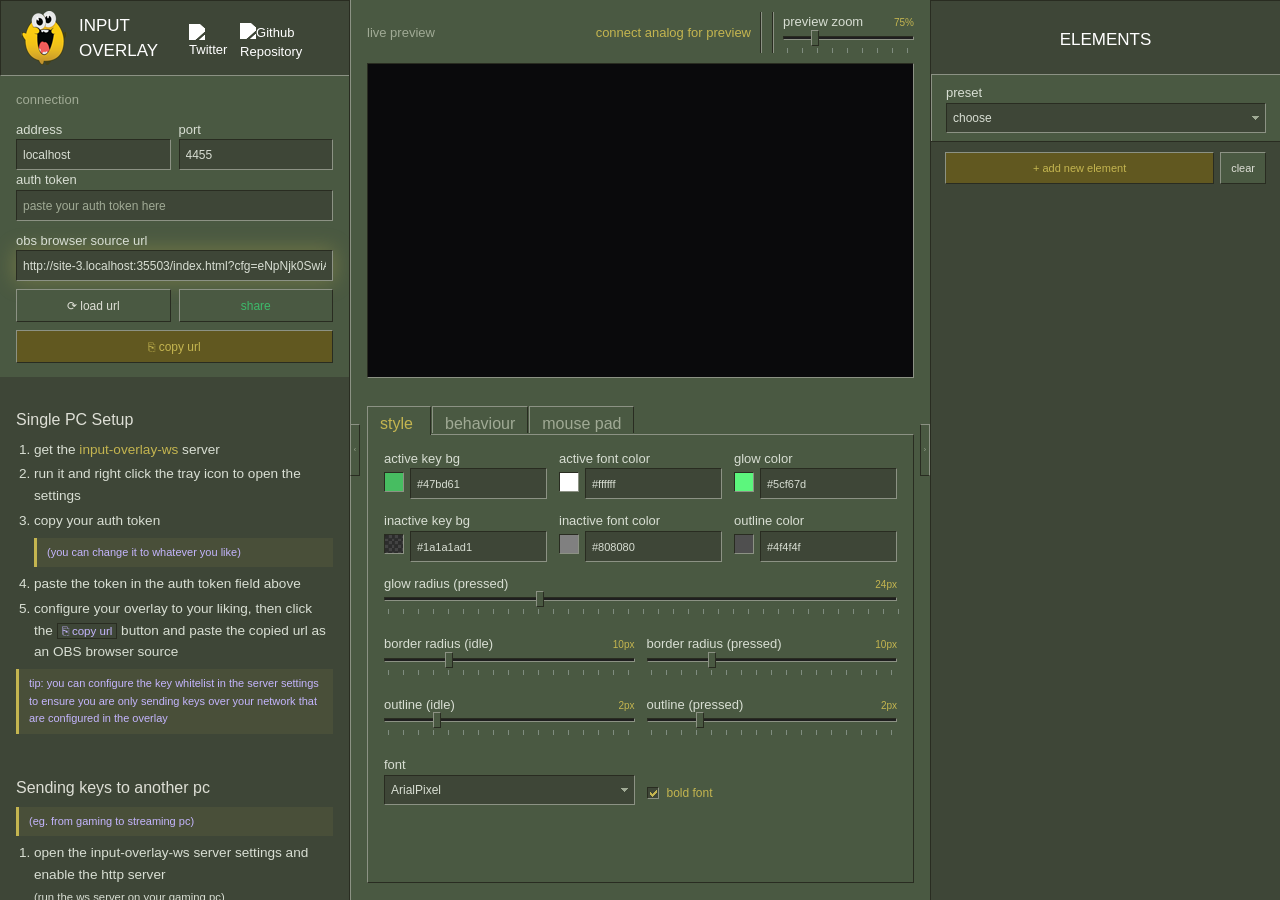
==== commit 018ec7a2: "overlay: add troubleshooting for when firewall blocks dual pc setup :p" ====
--- a/index.html
+++ b/index.html
@@ -111,7 +111,7 @@
                     <ol>
                         <li>open the input-overlay-ws server settings and enable the http server<br><small>(run
                                 the ws server on your gaming pc)</small></li>
-                        <li>change the address in to the address of your gaming pc
+                        <li>change the host of the ws server to the address of your gaming pc
                             <br><small>run <code>ipconfig</code> in cmd and copy the local IPv4
                                 address (usually 192.168.0.1 or 192.168.X.X with X being 0-255)</small>
                         </li>
@@ -124,6 +124,19 @@
                             hosted configurator and add it as a browser source in your OBS running on the
                             streaming pc</li>
                     </ol>
+                    <blockquote class="note note--purple">
+                        <strong>cant connect from another pc?</strong><br>
+                        Windows Firewall might block inbound connections by default. Run this in PowerShell
+                        <strong>as Administrator</strong> on your gaming pc to allow the ws server ports:
+                        <div class="fw-code-block">
+                            <pre
+                                id="fwCmdPre"><span class="pwsh-cmd">New-NetFirewallRule</span> <span class="pwsh-param">-DisplayName</span> <span class="pwsh-str">"input-overlay WS"</span> <span class="pwsh-param">-Direction</span> Inbound <span class="pwsh-param">-Protocol</span> TCP <span class="pwsh-param">-LocalPort</span> <span class="pwsh-num">4455</span> <span class="pwsh-param">-Action</span> Allow
+
+<span class="pwsh-cmd">New-NetFirewallRule</span> <span class="pwsh-param">-DisplayName</span> <span class="pwsh-str">"input-overlay HTTP"</span> <span class="pwsh-param">-Direction</span> Inbound <span class="pwsh-param">-Protocol</span> TCP <span class="pwsh-param">-LocalPort</span> <span class="pwsh-num">4456</span> <span class="pwsh-param">-Action</span> Allow</pre>
+                            <button class="cfg-btn" id="fwCopyBtn">⎘ copy</button>
+                        </div>
+                        <small>adjust the port numbers if you changed them from the defaults</small>
+                    </blockquote>
                 </div>
             </div>
         </aside>
@@ -185,43 +198,61 @@
                             <div class="cfg-field">
                                 <label class="cfg-label" for="activebgcolorhex">active key bg</label>
                                 <div class="color-input-group">
-                                    <div id="activebgcolor" class="config-input pickr-target" data-initial-color="#202020"></div>
-                                    <input id="activebgcolorhex" class="cfg-input cfg-input--color config-input color-hex-input" type="text" maxlength="9" value="#202020">
+                                    <div id="activebgcolor" class="config-input pickr-target"
+                                        data-initial-color="#202020"></div>
+                                    <input id="activebgcolorhex"
+                                        class="cfg-input cfg-input--color config-input color-hex-input" type="text"
+                                        maxlength="9" value="#202020">
                                 </div>
                             </div>
                             <div class="cfg-field">
                                 <label class="cfg-label" for="fontcolorhex">active font color</label>
                                 <div class="color-input-group">
-                                    <div id="fontcolor" class="config-input pickr-target" data-initial-color="#ffffff"></div>
-                                    <input id="fontcolorhex" class="cfg-input cfg-input--color config-input color-hex-input" type="text" maxlength="9" value="#ffffff">
+                                    <div id="fontcolor" class="config-input pickr-target" data-initial-color="#ffffff">
+                                    </div>
+                                    <input id="fontcolorhex"
+                                        class="cfg-input cfg-input--color config-input color-hex-input" type="text"
+                                        maxlength="9" value="#ffffff">
                                 </div>
                             </div>
                             <div class="cfg-field">
                                 <label class="cfg-label" for="activecolorhex">glow color</label>
                                 <div class="color-input-group">
-                                    <div id="activecolor" class="config-input pickr-target" data-initial-color="#8b5cf6"></div>
-                                    <input id="activecolorhex" class="cfg-input cfg-input--color config-input color-hex-input" type="text" maxlength="9" value="#8b5cf6">
+                                    <div id="activecolor" class="config-input pickr-target"
+                                        data-initial-color="#8b5cf6"></div>
+                                    <input id="activecolorhex"
+                                        class="cfg-input cfg-input--color config-input color-hex-input" type="text"
+                                        maxlength="9" value="#8b5cf6">
                                 </div>
                             </div>
                             <div class="cfg-field">
                                 <label class="cfg-label" for="backgroundcolorhex">inactive key bg</label>
                                 <div class="color-input-group">
-                                    <div id="backgroundcolor" class="config-input pickr-target" data-initial-color="#1a1a1ad1"></div>
-                                    <input id="backgroundcolorhex" class="cfg-input cfg-input--color config-input color-hex-input" type="text" maxlength="9" value="#1a1a1ad1">
+                                    <div id="backgroundcolor" class="config-input pickr-target"
+                                        data-initial-color="#1a1a1ad1"></div>
+                                    <input id="backgroundcolorhex"
+                                        class="cfg-input cfg-input--color config-input color-hex-input" type="text"
+                                        maxlength="9" value="#1a1a1ad1">
                                 </div>
                             </div>
                             <div class="cfg-field">
                                 <label class="cfg-label" for="inactivecolorhex">inactive font color</label>
                                 <div class="color-input-group">
-                                    <div id="inactivecolor" class="config-input pickr-target" data-initial-color="#808080"></div>
-                                    <input id="inactivecolorhex" class="cfg-input cfg-input--color config-input color-hex-input" type="text" maxlength="9" value="#808080">
+                                    <div id="inactivecolor" class="config-input pickr-target"
+                                        data-initial-color="#808080"></div>
+                                    <input id="inactivecolorhex"
+                                        class="cfg-input cfg-input--color config-input color-hex-input" type="text"
+                                        maxlength="9" value="#808080">
                                 </div>
                             </div>
                             <div class="cfg-field">
                                 <label class="cfg-label" for="outlinecolorhex">outline color</label>
                                 <div class="color-input-group">
-                                    <div id="outlinecolor" class="config-input pickr-target" data-initial-color="#4f4f4f"></div>
-                                    <input id="outlinecolorhex" class="cfg-input cfg-input--color config-input color-hex-input" type="text" maxlength="9" value="#4f4f4f">
+                                    <div id="outlinecolor" class="config-input pickr-target"
+                                        data-initial-color="#4f4f4f"></div>
+                                    <input id="outlinecolorhex"
+                                        class="cfg-input cfg-input--color config-input color-hex-input" type="text"
+                                        maxlength="9" value="#4f4f4f">
                                 </div>
                             </div>
                         </div>
@@ -231,7 +262,8 @@
                                     <label class="cfg-label" for="glowradius">glow radius (pressed)</label>
                                     <span class="cfg-slider-val" id="glowradiusvalue">24px</span>
                                 </div>
-                                <input id="glowradius" class="cfg-range config-input" type="range" max="80" min="0" step="2" value="24">
+                                <input id="glowradius" class="cfg-range config-input" type="range" max="80" min="0"
+                                    step="2" value="24">
                             </div>
                         </div>
                         <div class="cfg-slider-pair">
@@ -240,14 +272,16 @@
                                     <label class="cfg-label" for="borderradius">border radius (idle)</label>
                                     <span class="cfg-slider-val" id="borderradiusvalue">8px</span>
                                 </div>
-                                <input id="borderradius" class="cfg-range config-input" type="range" max="40" min="0" step="1" value="8">
+                                <input id="borderradius" class="cfg-range config-input" type="range" max="40" min="0"
+                                    step="1" value="8">
                             </div>
                             <div class="cfg-slider-field">
                                 <div class="cfg-slider-header">
                                     <label class="cfg-label" for="pressedradius">border radius (pressed)</label>
                                     <span class="cfg-slider-val" id="pressedradiusvalue">8px</span>
                                 </div>
-                                <input id="pressedradius" class="cfg-range config-input" type="range" max="40" min="0" step="1" value="8">
+                                <input id="pressedradius" class="cfg-range config-input" type="range" max="40" min="0"
+                                    step="1" value="8">
                             </div>
                         </div>
                         <div class="cfg-slider-pair">
@@ -256,14 +290,16 @@
                                     <label class="cfg-label" for="outlinescaleunpressed">outline (idle)</label>
                                     <span class="cfg-slider-val" id="outlinescaleunpressedvalue">2px</span>
                                 </div>
-                                <input id="outlinescaleunpressed" class="cfg-range config-input" type="range" max="10" min="0" step="0.25" value="2">
+                                <input id="outlinescaleunpressed" class="cfg-range config-input" type="range" max="10"
+                                    min="0" step="0.25" value="2">
                             </div>
                             <div class="cfg-slider-field">
                                 <div class="cfg-slider-header">
                                     <label class="cfg-label" for="outlinescalepressed">outline (pressed)</label>
                                     <span class="cfg-slider-val" id="outlinescalepressedvalue">2px</span>
                                 </div>
-                                <input id="outlinescalepressed" class="cfg-range config-input" type="range" max="10" min="0" step="0.25" value="2">
+                                <input id="outlinescalepressed" class="cfg-range config-input" type="range" max="10"
+                                    min="0" step="0.25" value="2">
                             </div>
                         </div>
                         <div class="cfg-slider-pair">
@@ -330,14 +366,16 @@
                                     <label class="cfg-label" for="pressscale">press scale</label>
                                     <span class="cfg-slider-val" id="pressscalevalue">1.05x</span>
                                 </div>
-                                <input id="pressscale" class="cfg-range config-input" type="range" max="300" min="0" step="5" value="100">
+                                <input id="pressscale" class="cfg-range config-input" type="range" max="300" min="0"
+                                    step="5" value="100">
                             </div>
                             <div class="cfg-slider-field">
                                 <div class="cfg-slider-header">
                                     <label class="cfg-label" for="animationspeed">anim speed</label>
                                     <span class="cfg-slider-val" id="animationspeedvalue">1.0x</span>
                                 </div>
-                                <input id="animationspeed" class="cfg-range config-input" type="range" max="1000" min="0" step="10" value="100">
+                                <input id="animationspeed" class="cfg-range config-input" type="range" max="1000"
+                                    min="0" step="10" value="100">
                             </div>
                         </div>
                         <div class="cfg-field">
@@ -386,7 +424,8 @@
                             <label class="cfg-checkbox">
                                 <input type="checkbox" class="config-input" id="resetmousedistanceafterfade">
                                 <span class="cfg-checkbox-box"></span>
-                                <span class="cfg-checkbox-label" id="resetmousedistanceafterfadelabel">reset dist after fadeout</span>
+                                <span class="cfg-checkbox-label" id="resetmousedistanceafterfadelabel">reset dist after
+                                    fadeout</span>
                             </label>
                         </div>
                         <div class="cfg-slider-pair">
@@ -395,14 +434,16 @@
                                     <label class="cfg-label" for="mousetraillength">trail length</label>
                                     <span class="cfg-slider-val" id="mousetraillengthvalue">150pts</span>
                                 </div>
-                                <input id="mousetraillength" class="cfg-range config-input" type="range" min="10" max="1000" step="10" value="150">
+                                <input id="mousetraillength" class="cfg-range config-input" type="range" min="10"
+                                    max="1000" step="10" value="150">
                             </div>
                             <div class="cfg-slider-field">
                                 <div class="cfg-slider-header">
                                     <label class="cfg-label" for="mousetrailfadeout">fade duration</label>
                                     <span class="cfg-slider-val" id="mousetrailfadeoutvalue">600ms</span>
                                 </div>
-                                <input id="mousetrailfadeout" class="cfg-range config-input" type="range" min="0" max="3000" step="50" value="600">
+                                <input id="mousetrailfadeout" class="cfg-range config-input" type="range" min="0"
+                                    max="3000" step="50" value="600">
                             </div>
                         </div>
                         <div class="cfg-slider-pair">
@@ -411,28 +452,34 @@
                                     <label class="cfg-label" for="mousetrailsensitivity">sensitivity</label>
                                     <span class="cfg-slider-val" id="mousetrailsensitivityvalue">1.0x</span>
                                 </div>
-                                <input id="mousetrailsensitivity" class="cfg-range config-input" type="range" min="1" max="5000" step="5" value="100">
+                                <input id="mousetrailsensitivity" class="cfg-range config-input" type="range" min="1"
+                                    max="5000" step="5" value="100">
                             </div>
                             <div class="cfg-slider-field">
                                 <div class="cfg-slider-header">
                                     <label class="cfg-label" for="mousedistancedpi">mouse DPI (dist tracker)</label>
-                                    <span class="cfg-slider-val" id="mousedistancedpivalue" style="opacity:0.4">400 DPI</span>
-                                </div>
-                                <input id="mousedistancedpi" class="cfg-range config-input" type="range" min="100" max="32000" step="50" value="400" disabled>
+                                    <span class="cfg-slider-val" id="mousedistancedpivalue" style="opacity:0.4">400
+                                        DPI</span>
+                                </div>
+                                <input id="mousedistancedpi" class="cfg-range config-input" type="range" min="100"
+                                    max="32000" step="50" value="400" disabled>
                             </div>
                         </div>
                         <div style="display: flex; gap: 8px; align-items: flex-end;">
                             <div class="cfg-field" id="mousepadtexture-field" style="flex: 1">
                                 <label class="cfg-label" for="mousepadtexture">background texture url</label>
-                                <input class="cfg-input config-input" id="mousepadtexture" type="text" placeholder="https://... direct image link">
+                                <input class="cfg-input config-input" id="mousepadtexture" type="text"
+                                    placeholder="https://... direct image link">
                             </div>
                             <div class="cfg-field">
                                 <label class="cfg-label" for="mousepadtexturezoom">scale</label>
-                                <input class="cfg-input config-input" id="mousepadtexturezoom" type="number" min="0.1" max="10" step="0.1" value="1" style="width:70px;">
+                                <input class="cfg-input config-input" id="mousepadtexturezoom" type="number" min="0.1"
+                                    max="10" step="0.1" value="1" style="width:70px;">
                             </div>
                             <div class="cfg-field">
                                 <label class="cfg-label" for="mousepadtextureopacity">opacity</label>
-                                <input class="cfg-input config-input" id="mousepadtextureopacity" type="number" min="0" max="1" step="0.05" value="1" style="width:70px;">
+                                <input class="cfg-input config-input" id="mousepadtextureopacity" type="number" min="0"
+                                    max="1" step="0.05" value="1" style="width:70px;">
                             </div>
                         </div>
                     </div>
@@ -770,6 +817,10 @@
                 window.location.href = url.toString();
             });
 
+            document.getElementById("fwCopyBtn").addEventListener("click", () =>
+                navigator.clipboard.writeText(document.getElementById("fwCmdPre").textContent)
+            );
+
 
         });
 
--- a/style.css
+++ b/style.css
@@ -1,4 +1,12 @@
 /* guh */
+
+@font-face {
+    font-family: 'PerfectDOSVGA437';
+    src: url('scripts/fonts/PerfectDOSVGA437Win.woff2') format('woff2'),
+         url('scripts/fonts/PerfectDOSVGA437Win.woff') format('woff');
+    font-weight: normal;
+    font-style: normal;
+}
 
 :root {
     --bg: #4a5942;
@@ -965,6 +973,38 @@
     color: #c4b5fd;
 }
 
+.fw-code-block {
+    position: relative;
+    margin: 6px 0 4px;
+}
+
+.fw-code-block pre {
+    margin: 0;
+    padding: 6px 8px;
+    padding-right: 70px;
+    background: #000;
+    border: 1px solid;
+    border-color: var(--border-dark) var(--border-light) var(--border-light) var(--border-dark);
+    color: #d4d4d4;
+    font-family: 'PerfectDOSVGA437', ui-monospace, monospace;
+    font-size: 11px;
+    line-height: 1.6;
+    white-space: pre-wrap;
+}
+
+.pwsh-cmd   { color: #dcdcaa; }
+.pwsh-param { color: #9cdcfe; }
+.pwsh-str   { color: #ce9178; }
+.pwsh-num   { color: #b5cea8; }
+
+.fw-code-block .cfg-btn {
+    position: absolute;
+    top: 4px;
+    right: 4px;
+    font-size: 10px;
+    padding: 2px 6px;
+}
+
 .cs-note {
     display: block;
     padding: 6px 10px;
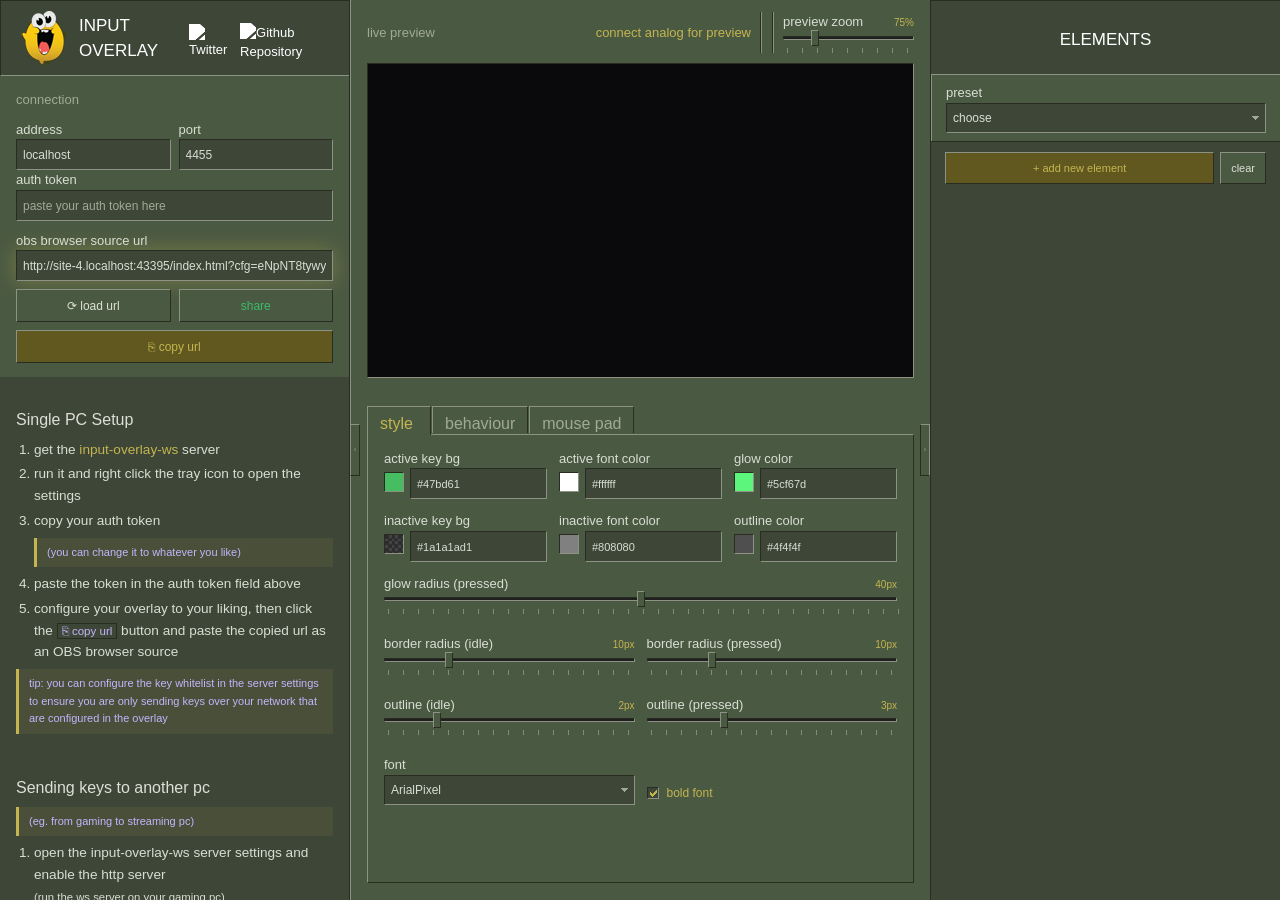
==== commit 8fe71989: "overlay: more adjustments to the default preset" ====
--- a/index.html
+++ b/index.html
@@ -499,7 +499,7 @@
                     <select class="cfg-select" id="layoutPresets">
                         <option value="0" selected>choose</option>
                         <option
-                            value="https://overlay.girlglock.com?cfg=[base64]">
+                            value="https://overlay.girlglock.com/?cfg=[base64]">
                             left keyboard + mouse</option>
                         <option
                             value="https://overlay.girlglock.com?cfg=[base64]">
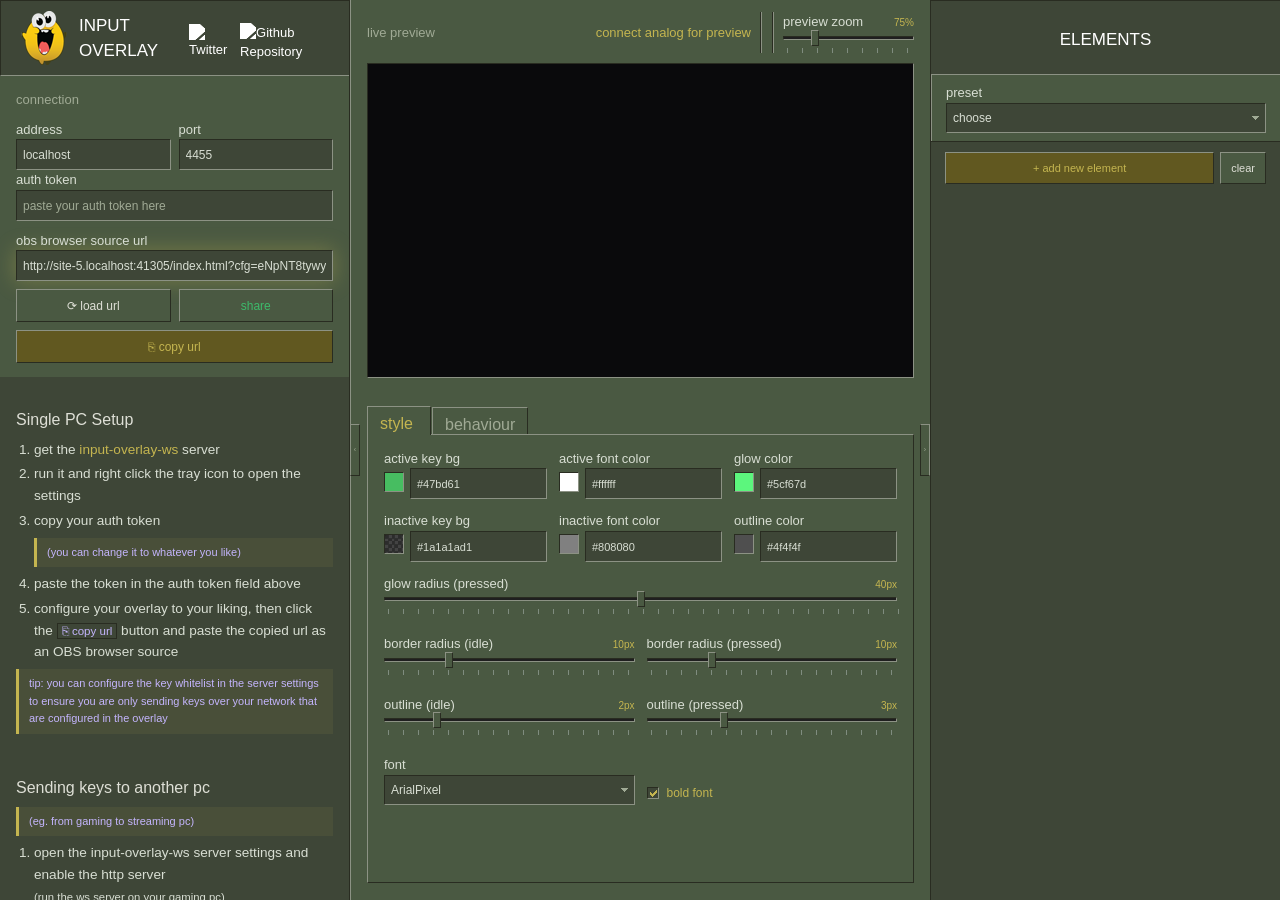
==== commit 17515428: "v1.8.1 v1.8.1" ====
--- a/index.html
+++ b/index.html
@@ -378,108 +378,139 @@
                                     min="0" step="10" value="100">
                             </div>
                         </div>
-                        <div class="cfg-field">
-                            <label class="cfg-label" for="keylegendmode">analog legend fill mode</label>
-                            <select class="cfg-select config-input" id="keylegendmode">
-                                <option value="fading">fading</option>
-                                <option value="inverting">inverting</option>
-                                <option value="digital">digital</option>
-                            </select>
-                        </div>
                         <div style="display: flex; gap: 10px; flex-wrap: wrap;">
                             <label class="cfg-checkbox">
                                 <input type="checkbox" class="config-input" id="hidescrollcombo">
                                 <span class="cfg-checkbox-box"></span>
                                 <span class="cfg-checkbox-label">hide scroll combo</span>
                             </label>
-                            <label class="cfg-checkbox">
-                                <input type="checkbox" class="config-input" id="forcedisableanalog">
-                                <span class="cfg-checkbox-box"></span>
-                                <span class="cfg-checkbox-label">force disable analog</span>
-                            </label>
-                        </div>
-                    </div>
-
-                    <input type="radio" class="radiotab" name="cfgMainTab" id="cfgMainTab_mouse">
-                    <label class="label" for="cfgMainTab_mouse">mouse pad</label>
-                    <div class="panel">
-                        <div style="display: flex; gap: 10px; align-items: center; flex-wrap: wrap;">
-                            <div style="display: flex; align-items: center; gap: 6px;">
-                                <label class="cfg-label" style="margin-bottom:0;" for="mousetrailmode">mode</label>
-                                <select id="mousetrailmode" class="cfg-select config-input" style="width:120px;">
-                                    <option value="wrap">wrap</option>
-                                    <option value="pan">pan</option>
-                                </select>
-                            </div>
-                            <label class="cfg-checkbox">
-                                <input type="checkbox" class="config-input" id="mousetrailm1highlight">
-                                <span class="cfg-checkbox-box"></span>
-                                <span class="cfg-checkbox-label">highlight m1</span>
-                            </label>
-                            <label class="cfg-checkbox">
-                                <input type="checkbox" class="config-input" id="showmousedistance">
-                                <span class="cfg-checkbox-box"></span>
-                                <span class="cfg-checkbox-label">dist tracker</span>
-                            </label>
-                            <label class="cfg-checkbox">
-                                <input type="checkbox" class="config-input" id="resetmousedistanceafterfade">
-                                <span class="cfg-checkbox-box"></span>
-                                <span class="cfg-checkbox-label" id="resetmousedistanceafterfadelabel">reset dist after
-                                    fadeout</span>
-                            </label>
-                        </div>
-                        <div class="cfg-slider-pair">
-                            <div class="cfg-slider-field">
-                                <div class="cfg-slider-header">
-                                    <label class="cfg-label" for="mousetraillength">trail length</label>
-                                    <span class="cfg-slider-val" id="mousetraillengthvalue">150pts</span>
-                                </div>
-                                <input id="mousetraillength" class="cfg-range config-input" type="range" min="10"
-                                    max="1000" step="10" value="150">
-                            </div>
-                            <div class="cfg-slider-field">
-                                <div class="cfg-slider-header">
-                                    <label class="cfg-label" for="mousetrailfadeout">fade duration</label>
-                                    <span class="cfg-slider-val" id="mousetrailfadeoutvalue">600ms</span>
-                                </div>
-                                <input id="mousetrailfadeout" class="cfg-range config-input" type="range" min="0"
-                                    max="3000" step="50" value="600">
-                            </div>
-                        </div>
-                        <div class="cfg-slider-pair">
-                            <div class="cfg-slider-field">
-                                <div class="cfg-slider-header">
-                                    <label class="cfg-label" for="mousetrailsensitivity">sensitivity</label>
-                                    <span class="cfg-slider-val" id="mousetrailsensitivityvalue">1.0x</span>
-                                </div>
-                                <input id="mousetrailsensitivity" class="cfg-range config-input" type="range" min="1"
-                                    max="5000" step="5" value="100">
-                            </div>
-                            <div class="cfg-slider-field">
-                                <div class="cfg-slider-header">
-                                    <label class="cfg-label" for="mousedistancedpi">mouse DPI (dist tracker)</label>
-                                    <span class="cfg-slider-val" id="mousedistancedpivalue" style="opacity:0.4">400
-                                        DPI</span>
-                                </div>
-                                <input id="mousedistancedpi" class="cfg-range config-input" type="range" min="100"
-                                    max="32000" step="50" value="400" disabled>
-                            </div>
-                        </div>
-                        <div style="display: flex; gap: 8px; align-items: flex-end;">
-                            <div class="cfg-field" id="mousepadtexture-field" style="flex: 1">
-                                <label class="cfg-label" for="mousepadtexture">background texture url</label>
-                                <input class="cfg-input config-input" id="mousepadtexture" type="text"
-                                    placeholder="https://... direct image link">
-                            </div>
-                            <div class="cfg-field">
-                                <label class="cfg-label" for="mousepadtexturezoom">scale</label>
-                                <input class="cfg-input config-input" id="mousepadtexturezoom" type="number" min="0.1"
-                                    max="10" step="0.1" value="1" style="width:70px;">
-                            </div>
-                            <div class="cfg-field">
-                                <label class="cfg-label" for="mousepadtextureopacity">opacity</label>
-                                <input class="cfg-input config-input" id="mousepadtextureopacity" type="number" min="0"
-                                    max="1" step="0.05" value="1" style="width:70px;">
+                        </div>
+                        <div class="cfg-sub-tabs cs-tabs">
+                            <input type="radio" class="radiotab" name="cfgBehaviourTab" id="cfgBehaviourTab_analog" checked>
+                            <label class="label" for="cfgBehaviourTab_analog">analog</label>
+                            <div class="panel">
+                                <div class="cfg-field">
+                                    <label class="cfg-label" for="analogdisplaymode">display mode</label>
+                                    <select class="cfg-select config-input" id="analogdisplaymode">
+                                        <option value="fill">fill</option>
+                                        <option value="percent">percent</option>
+                                        <option value="both">both</option>
+                                    </select>
+                                </div>
+                                <div class="cfg-field">
+                                    <label class="cfg-label" for="keylegendmode">legend fill mode</label>
+                                    <select class="cfg-select config-input" id="keylegendmode">
+                                        <option value="fading">fading</option>
+                                        <option value="inverting">inverting</option>
+                                        <option value="digital">digital</option>
+                                    </select>
+                                </div>
+                                <div style="display: flex; gap: 10px; flex-wrap: wrap;">
+                                    <label class="cfg-checkbox">
+                                        <input type="checkbox" class="config-input" id="analogsmoothing">
+                                        <span class="cfg-checkbox-box"></span>
+                                        <span class="cfg-checkbox-label">smoothing</span>
+                                    </label>
+                                    <label class="cfg-checkbox">
+                                        <input type="checkbox" class="config-input" id="forcedisableanalog">
+                                        <span class="cfg-checkbox-box"></span>
+                                        <span class="cfg-checkbox-label">force disable</span>
+                                    </label>
+                                </div>
+                            </div>
+
+                            <input type="radio" class="radiotab" name="cfgBehaviourTab" id="cfgBehaviourTab_mouse">
+                            <label class="label" for="cfgBehaviourTab_mouse">mouse pad</label>
+                            <div class="panel">
+                                <div style="display: flex; gap: 10px; align-items: center; flex-wrap: wrap;">
+                                    <div style="display: flex; align-items: center; gap: 6px;">
+                                        <label class="cfg-label" style="margin-bottom:0;" for="mousetrailmode">mode</label>
+                                        <select id="mousetrailmode" class="cfg-select config-input" style="width:120px;">
+                                            <option value="wrap">wrap</option>
+                                            <option value="pan">pan</option>
+                                        </select>
+                                    </div>
+                                    <label class="cfg-checkbox">
+                                        <input type="checkbox" class="config-input" id="mousetrailm1highlight">
+                                        <span class="cfg-checkbox-box"></span>
+                                        <span class="cfg-checkbox-label">highlight m1</span>
+                                    </label>
+                                    <label class="cfg-checkbox">
+                                        <input type="checkbox" class="config-input" id="showmousedistance">
+                                        <span class="cfg-checkbox-box"></span>
+                                        <span class="cfg-checkbox-label">dist tracker</span>
+                                    </label>
+                                    <label class="cfg-checkbox">
+                                        <input type="checkbox" class="config-input" id="resetmousedistanceafterfade">
+                                        <span class="cfg-checkbox-box"></span>
+                                        <span class="cfg-checkbox-label" id="resetmousedistanceafterfadelabel">reset dist after fadeout</span>
+                                    </label>
+                                </div>
+                                <div class="cfg-slider-pair">
+                                    <div class="cfg-slider-field">
+                                        <div class="cfg-slider-header">
+                                            <label class="cfg-label" for="mousetraillength">trail length</label>
+                                            <span class="cfg-slider-val" id="mousetraillengthvalue">150pts</span>
+                                        </div>
+                                        <input id="mousetraillength" class="cfg-range config-input" type="range" min="10"
+                                            max="1000" step="10" value="150">
+                                    </div>
+                                    <div class="cfg-slider-field">
+                                        <div class="cfg-slider-header">
+                                            <label class="cfg-label" for="mousetrailfadeout">fade duration</label>
+                                            <span class="cfg-slider-val" id="mousetrailfadeoutvalue">600ms</span>
+                                        </div>
+                                        <input id="mousetrailfadeout" class="cfg-range config-input" type="range" min="0"
+                                            max="3000" step="50" value="600">
+                                    </div>
+                                </div>
+                                <div class="cfg-slider-pair">
+                                    <div class="cfg-slider-field">
+                                        <div class="cfg-slider-header">
+                                            <label class="cfg-label" for="mousetrailsensitivity">sensitivity</label>
+                                            <span class="cfg-slider-val" id="mousetrailsensitivityvalue">1.0x</span>
+                                        </div>
+                                        <input id="mousetrailsensitivity" class="cfg-range config-input" type="range" min="1"
+                                            max="5000" step="5" value="100">
+                                    </div>
+                                    <div class="cfg-slider-field">
+                                        <div class="cfg-slider-header">
+                                            <label class="cfg-label" for="mousedistancedpi">mouse DPI (dist tracker)</label>
+                                            <span class="cfg-slider-val" id="mousedistancedpivalue" style="opacity:0.4">400 DPI</span>
+                                        </div>
+                                        <input id="mousedistancedpi" class="cfg-range config-input" type="range" min="100"
+                                            max="32000" step="50" value="400" disabled>
+                                    </div>
+                                </div>
+                                <div style="display: flex; gap: 8px; align-items: flex-end;">
+                                    <div class="cfg-field" id="mousepadtexture-field" style="flex: 1">
+                                        <label class="cfg-label" for="mousepadtexture">background texture url</label>
+                                        <input class="cfg-input config-input" id="mousepadtexture" type="text"
+                                            placeholder="https://... direct image link">
+                                    </div>
+                                    <div class="cfg-field">
+                                        <label class="cfg-label" for="mousepadtexturezoom">scale</label>
+                                        <input class="cfg-input config-input" id="mousepadtexturezoom" type="number" min="0.1"
+                                            max="10" step="0.1" value="1" style="width:70px;">
+                                    </div>
+                                    <div class="cfg-field">
+                                        <label class="cfg-label" for="mousepadtextureopacity">opacity</label>
+                                        <input class="cfg-input config-input" id="mousepadtextureopacity" type="number" min="0"
+                                            max="1" step="0.05" value="1" style="width:70px;">
+                                    </div>
+                                </div>
+                            </div>
+
+                            <input type="radio" class="radiotab" name="cfgBehaviourTab" id="cfgBehaviourTab_gamepad">
+                            <label class="label" for="cfgBehaviourTab_gamepad">gamepad</label>
+                            <div class="panel">
+                                <div class="cfg-slider-field">
+                                    <div class="cfg-slider-header">
+                                        <label class="cfg-label" for="gamepaddeadzone">joystick deadzone</label>
+                                        <span class="cfg-slider-val" id="gamepaddeadzonevalue">8%</span>
+                                    </div>
+                                    <input id="gamepaddeadzone" class="cfg-range config-input" type="range" min="0" max="50" step="1" value="3">
+                                </div>
                             </div>
                         </div>
                     </div>
--- a/style.css
+++ b/style.css
@@ -409,7 +409,7 @@
     min-height: 0;
     display: grid;
     grid-template-rows: auto 1fr;
-    grid-template-columns: repeat(3, auto) 1fr;
+    grid-template-columns: repeat(2, auto) 1fr;
     row-gap: 0;
     padding: 0;
 }
@@ -419,11 +419,14 @@
     padding: 5px 12px;
     color: var(--text-3);
     align-self: start;
+    margin-top: 1px;
 }
 
 .cfg-main-tabs.cs-tabs .radiotab:checked+.label {
     color: var(--accent);
     padding: 5px 12px;
+    margin-top: 0;
+    border-bottom: none;
 }
 
 .cfg-main-tabs.cs-tabs .radiotab:checked+.label::before {
@@ -440,6 +443,47 @@
 }
 
 .cfg-main-tabs.cs-tabs .radiotab:checked+.label+.panel {
+    display: flex;
+    flex-direction: column;
+    gap: 12px;
+}
+
+.cfg-sub-tabs.cs-tabs {
+    display: grid;
+    grid-template-rows: auto 1fr;
+    grid-template-columns: repeat(3, auto) 1fr;
+    min-height: 0;
+}
+
+.cfg-sub-tabs.cs-tabs .label {
+    grid-row: 1;
+    padding: 4px 12px;
+    font-size: 0.85rem;
+    color: var(--text-3);
+    align-self: start;
+    margin-top: 1px;
+}
+
+.cfg-sub-tabs.cs-tabs .radiotab:checked+.label {
+    color: var(--accent);
+    margin-top: 0;
+    border-bottom: none;
+}
+
+.cfg-sub-tabs.cs-tabs .radiotab:checked+.label::before {
+    background-color: var(--bg);
+}
+
+.cfg-sub-tabs.cs-tabs .panel {
+    grid-row: 2;
+    grid-column: 1 / -1;
+    min-height: 0;
+    overflow-y: auto;
+    padding: 14px 16px;
+    display: none;
+}
+
+.cfg-sub-tabs.cs-tabs .radiotab:checked+.label+.panel {
     display: flex;
     flex-direction: column;
     gap: 12px;
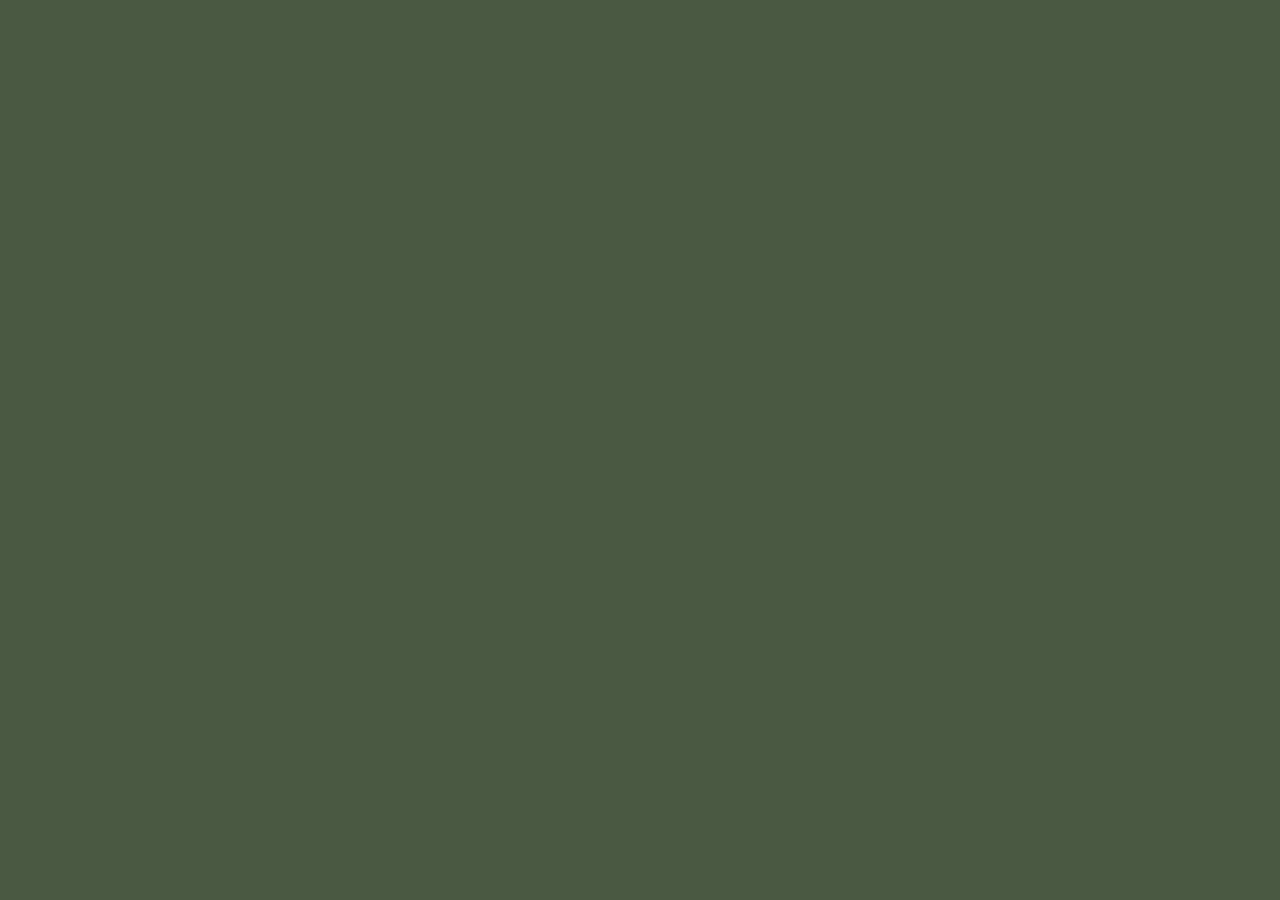
==== commit 3a670df4: "overlay: added iso pipe bomb and removed dead code" ====
--- a/index.html
+++ b/index.html
@@ -599,235 +599,6 @@
             </div>
         </aside>
     </div>
-    <div class="key-add-popup" id="keyAddPopup" style="display: none;">
-        <div class="key-add-popup-content">
-            <h3>add key</h3>
-            <div class="cfg-field">
-                <label class="cfg-label" for="popupKeySelect">key</label>
-                <select class="cfg-select" id="popupKeySelect">
-                    <optgroup label="Mouse">
-                        <option value="mouse_left">Mouse Left</option>
-                        <option value="mouse_right">Mouse Right</option>
-                        <option value="mouse_middle">Mouse Middle</option>
-                        <option value="mouse_4">Mouse 4</option>
-                        <option value="mouse_5">Mouse 5</option>
-                    </optgroup>
-                    <optgroup label="Special">
-                        <option value="scroller">Scroller (with M3)</option>
-                        <option value="scroll_updown">Scroller (no M3)</option>
-                        <option value="scroll_up">Scroll Up Only</option>
-                        <option value="scroll_down">Scroll Down Only</option>
-                        <option value="invisible">Invisible Spacer</option>
-                        <option value="dummy">Dummy (Empty)</option>
-                        <option value="mouse_side">Mouse Side (M4+M5)</option>
-                        <option value="mouse_pad">Mouse Pad</option>
-                        <option value="br">Line Break (br)</option>
-                    </optgroup>
-                    <optgroup label="Standard Keys">
-                        <option value="key_a">A</option>
-                        <option value="key_b">B</option>
-                        <option value="key_c">C</option>
-                        <option value="key_d">D</option>
-                        <option value="key_e">E</option>
-                        <option value="key_f">F</option>
-                        <option value="key_g">G</option>
-                        <option value="key_h">H</option>
-                        <option value="key_i">I</option>
-                        <option value="key_j">J</option>
-                        <option value="key_k">K</option>
-                        <option value="key_l">L</option>
-                        <option value="key_m">M</option>
-                        <option value="key_n">N</option>
-                        <option value="key_o">O</option>
-                        <option value="key_p">P</option>
-                        <option value="key_q">Q</option>
-                        <option value="key_r">R</option>
-                        <option value="key_s">S</option>
-                        <option value="key_t">T</option>
-                        <option value="key_u">U</option>
-                        <option value="key_v">V</option>
-                        <option value="key_w">W</option>
-                        <option value="key_x">X</option>
-                        <option value="key_y">Y</option>
-                        <option value="key_z">Z</option>
-                    </optgroup>
-                    <optgroup label="Numbers">
-                        <option value="key_0">0</option>
-                        <option value="key_1">1</option>
-                        <option value="key_2">2</option>
-                        <option value="key_3">3</option>
-                        <option value="key_4">4</option>
-                        <option value="key_5">5</option>
-                        <option value="key_6">6</option>
-                        <option value="key_7">7</option>
-                        <option value="key_8">8</option>
-                        <option value="key_9">9</option>
-                    </optgroup>
-                    <optgroup label="Control Keys">
-                        <option value="key_escape">ESC</option>
-                        <option value="key_tab">TAB</option>
-                        <option value="key_capslock">CAPS</option>
-                        <option value="key_leftshift">Left Shift</option>
-                        <option value="key_rightshift">Right Shift</option>
-                        <option value="key_leftctrl">Left Ctrl</option>
-                        <option value="key_rightctrl">Right Ctrl</option>
-                        <option value="key_leftalt">Left Alt</option>
-                        <option value="key_rightalt">Right Alt</option>
-                        <option value="key_leftwin">Left Win</option>
-                        <option value="key_rightwin">Right Win</option>
-                        <option value="key_space">SPACE</option>
-                        <option value="key_enter">ENTER</option>
-                        <option value="key_backspace">BACKSPACE</option>
-                        <option value="key_menu">MENU</option>
-                    </optgroup>
-                    <optgroup label="Symbols">
-                        <option value="key_minus">- (Minus)</option>
-                        <option value="key_equals">= (Equals)</option>
-                        <option value="key_openbracket">[ (Open Bracket)</option>
-                        <option value="key_closebracket">] (Close Bracket)</option>
-                        <option value="key_backslash">\ (Backslash)</option>
-                        <option value="key_semicolon">; (Semicolon)</option>
-                        <option value="key_apostrophe">' (Apostrophe)</option>
-                        <option value="key_comma">, (Comma)</option>
-                        <option value="key_period">. (Period)</option>
-                        <option value="key_slash">/ (Slash)</option>
-                    </optgroup>
-                    <optgroup label="Function Keys">
-                        <option value="key_f1">F1</option>
-                        <option value="key_f2">F2</option>
-                        <option value="key_f3">F3</option>
-                        <option value="key_f4">F4</option>
-                        <option value="key_f5">F5</option>
-                        <option value="key_f6">F6</option>
-                        <option value="key_f7">F7</option>
-                        <option value="key_f8">F8</option>
-                        <option value="key_f9">F9</option>
-                        <option value="key_f10">F10</option>
-                        <option value="key_f11">F11</option>
-                        <option value="key_f12">F12</option>
-                    </optgroup>
-                    <optgroup label="Navigation">
-                        <option value="key_insert">INSERT</option>
-                        <option value="key_delete">DELETE</option>
-                        <option value="key_home">HOME</option>
-                        <option value="key_end">END</option>
-                        <option value="key_pageup">PAGE UP</option>
-                        <option value="key_pagedown">PAGE DOWN</option>
-                        <option value="key_leftarrow">← Left</option>
-                        <option value="key_uparrow">↑ Up</option>
-                        <option value="key_rightarrow">→ Right</option>
-                        <option value="key_downarrow">↓ Down</option>
-                    </optgroup>
-                    <optgroup label="Numpad">
-                        <option value="key_numlock">NUM LOCK</option>
-                        <option value="key_numpad_0">Numpad 0</option>
-                        <option value="key_numpad_1">Numpad 1</option>
-                        <option value="key_numpad_2">Numpad 2</option>
-                        <option value="key_numpad_3">Numpad 3</option>
-                        <option value="key_numpad_4">Numpad 4</option>
-                        <option value="key_numpad_5">Numpad 5</option>
-                        <option value="key_numpad_6">Numpad 6</option>
-                        <option value="key_numpad_7">Numpad 7</option>
-                        <option value="key_numpad_8">Numpad 8</option>
-                        <option value="key_numpad_9">Numpad 9</option>
-                        <option value="key_numpad_decimal">Numpad .</option>
-                        <option value="key_numpad_divide">Numpad /</option>
-                        <option value="key_numpad_multiply">Numpad *</option>
-                        <option value="key_numpad_subtract">Numpad -</option>
-                        <option value="key_numpad_add">Numpad +</option>
-                        <option value="key_numpad_enter">Numpad Enter</option>
-                    </optgroup>
-                    <optgroup label="Gamepad Buttons">
-                        <option value="gp_a">A</option>
-                        <option value="gp_b">B</option>
-                        <option value="gp_x">X</option>
-                        <option value="gp_y">Y</option>
-                        <option value="gp_lb">LB</option>
-                        <option value="gp_rb">RB</option>
-                        <option value="gp_lt">LT</option>
-                        <option value="gp_rt">RT</option>
-                        <option value="gp_select">Back</option>
-                        <option value="gp_start">Menu</option>
-                        <option value="gp_ls">LS</option>
-                        <option value="gp_rs">RS</option>
-                        <option value="gp_up">Up</option>
-                        <option value="gp_down">Down</option>
-                        <option value="gp_left">Left</option>
-                        <option value="gp_right">Right</option>
-                        <option value="gp_guide">Home</option>
-                    </optgroup>
-                    <optgroup label="Gamepad Joysticks">
-                        <option value="gp_ls">Left Joystick</option>
-                        <option value="gp_rs">Right Joystick</option>
-                    </optgroup>
-                </select>
-            </div>
-            <div class="cfg-field" id="popupLabelField">
-                <label class="cfg-label" for="popupKeyLabel">label</label>
-                <input class="cfg-input" id="popupKeyLabel" type="text" placeholder="e.g., W, SHIFT…">
-            </div>
-            <div class="cfg-field" id="popupScrollerLabels" style="display:none;">
-                <label class="cfg-label">scroller labels</label>
-                <input class="cfg-input" id="popupScrollerDefault" type="text" placeholder="Default (e.g. -)"
-                    style="margin-bottom:5px;">
-                <input class="cfg-input" id="popupScrollerUp" type="text" placeholder="Up (e.g. ↑)"
-                    style="margin-bottom:5px;">
-                <input class="cfg-input" id="popupScrollerDown" type="text" placeholder="Down (e.g. ↓)">
-            </div>
-            <div class="cfg-field" id="popupScrollUpDownLabels" style="display:none;">
-                <label class="cfg-label">scroll up/down labels</label>
-                <input class="cfg-input" id="popupScrollUpDownUp" type="text" placeholder="Up (e.g. ↑)"
-                    style="margin-bottom:5px;">
-                <input class="cfg-input" id="popupScrollUpDownDown" type="text" placeholder="Down (e.g. ↓)">
-            </div>
-            <div class="cfg-field" id="popupMouseSideLabels" style="display:none;">
-                <label class="cfg-label">mouse side labels</label>
-                <input class="cfg-input" id="popupMouseSideM5" type="text" placeholder="M5 Label"
-                    style="margin-bottom:5px;">
-                <input class="cfg-input" id="popupMouseSideM4" type="text" placeholder="M4 Label">
-            </div>
-            <div class="cfg-field" id="popupAnchorField" style="display:none;">
-                <label class="cfg-label" for="popupAnchorSelect">anchor</label>
-                <select class="cfg-input" id="popupAnchorSelect">
-                    <option value="a-tl">top left</option>
-                    <option value="a-tc">top center</option>
-                    <option value="a-tr">top right</option>
-                    <option value="a-cl">center left</option>
-                    <option value="a-cc">center</option>
-                    <option value="a-cr">center right</option>
-                    <option value="a-bl">bottom left</option>
-                    <option value="a-bc">bottom center</option>
-                    <option value="a-br">bottom right</option>
-                </select>
-            </div>
-            <div class="cfg-field" id="popupPipeSection" style="margin-top:6px;">
-                <label class="cfg-label">also triggered by</label>
-                <div id="popupPipeTags" class="cfg-tags-container" style="min-height:28px;margin-bottom:4px;"></div>
-                <div style="display:flex;gap:4px;align-items:center;">
-                    <select class="cfg-select" id="popupPipeKeySelect" style="flex:1;"></select>
-                    <button class="cfg-btn cfg-addbtn" id="popupPipeAddBtn">+</button>
-                </div>
-            </div>
-            <div class="cfg-slider-field" style="margin-top:12px;">
-                <div class="cfg-slider-header">
-                    <label class="cfg-label" for="popupWidthSlider">width</label>
-                    <span class="cfg-slider-val" id="popupWidthValue">1.00u</span>
-                </div>
-                <input id="popupWidthSlider" class="cfg-range" max="700" min="1" step="1" type="range" value="100">
-            </div>
-            <div class="cfg-slider-field" id="popupHeightField" style="margin-top:8px; display:none;">
-                <div class="cfg-slider-header">
-                    <label class="cfg-label" for="popupHeightSlider">height</label>
-                    <span class="cfg-slider-val" id="popupHeightValue">1.00u</span>
-                </div>
-                <input id="popupHeightSlider" class="cfg-range" max="700" min="1" step="1" type="range" value="100">
-            </div>
-            <div class="popup-buttons">
-                <button class="cfg-btn cfg-btn--accent" id="popupAddBtn">add key</button>
-                <button class="cfg-btn" id="popupCancelBtn">cancel</button>
-            </div>
-        </div>
-    </div>
 
     <script src="scripts/libs/AnalogSense.js"></script>
     <script src="scripts/libs/pickr.min.js"></script>
@@ -890,4 +661,4 @@
     </script>
 </body>
 
-</html>+</html>
